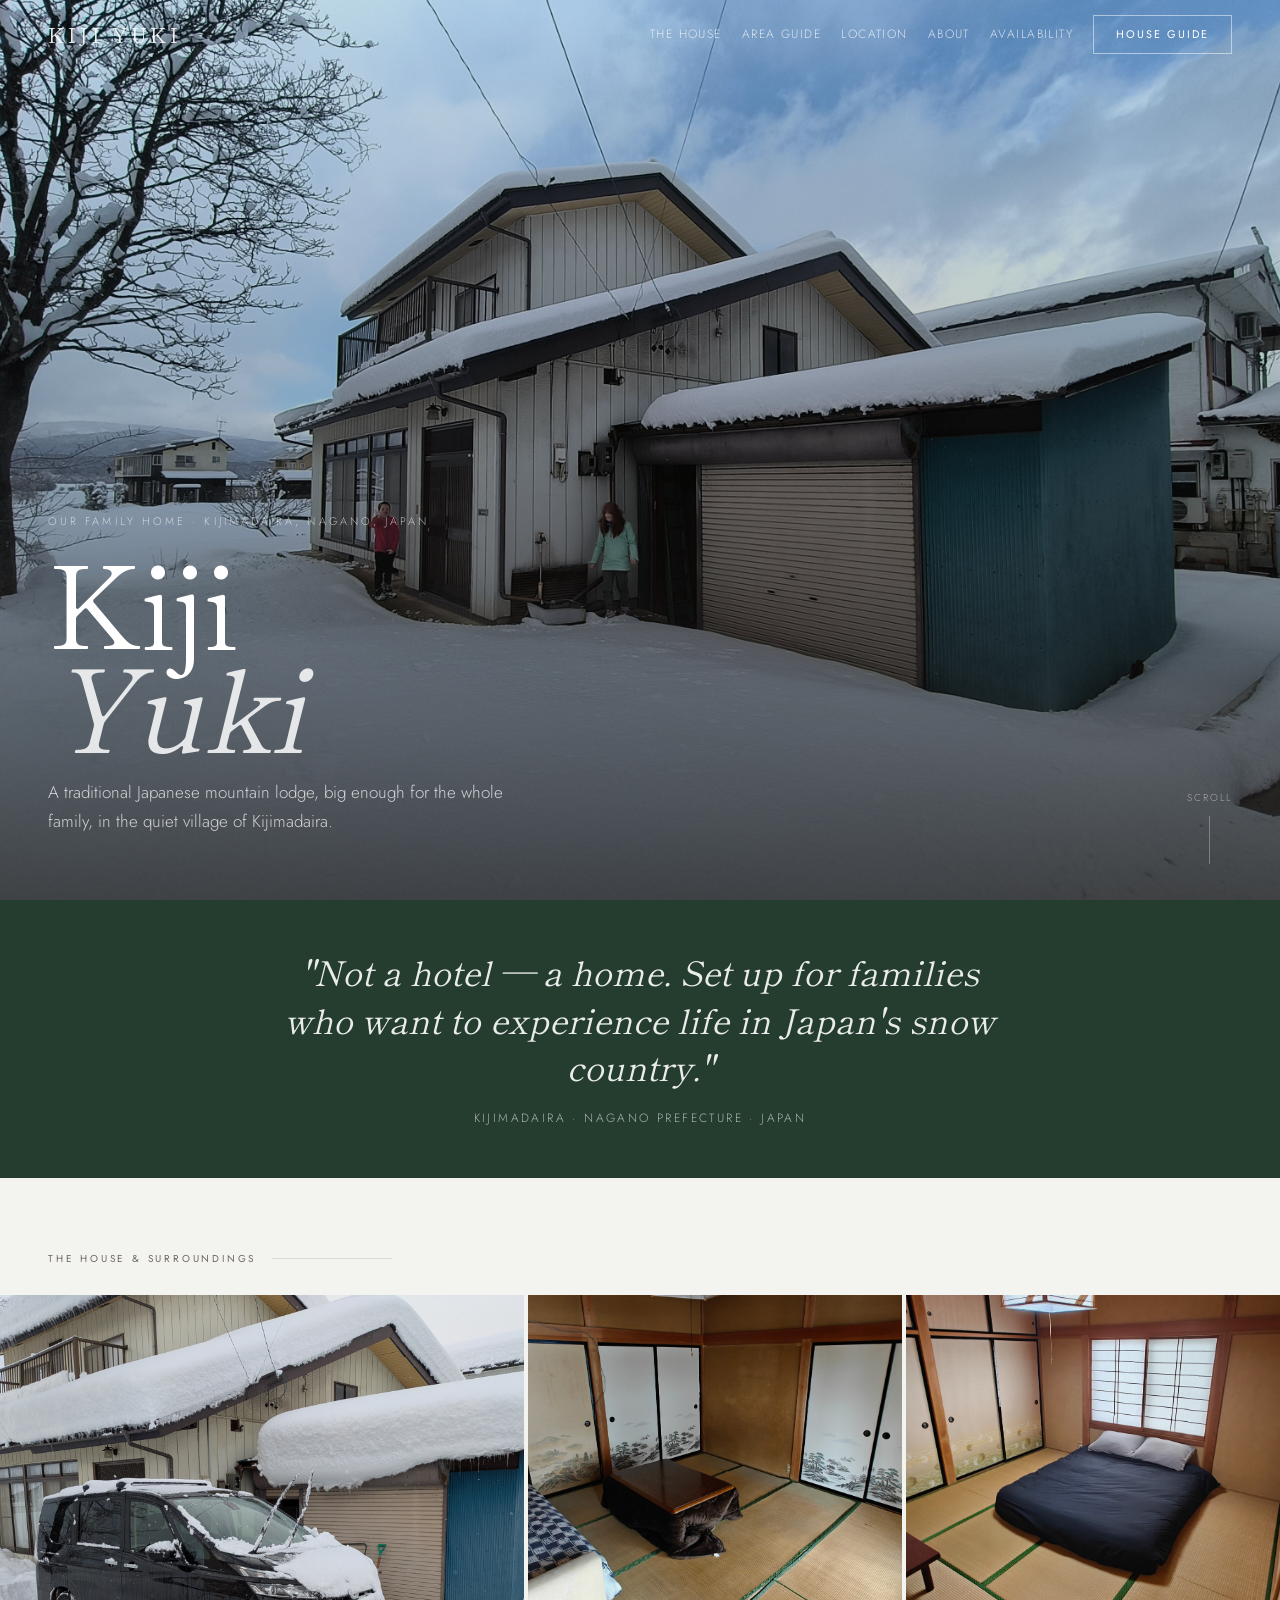
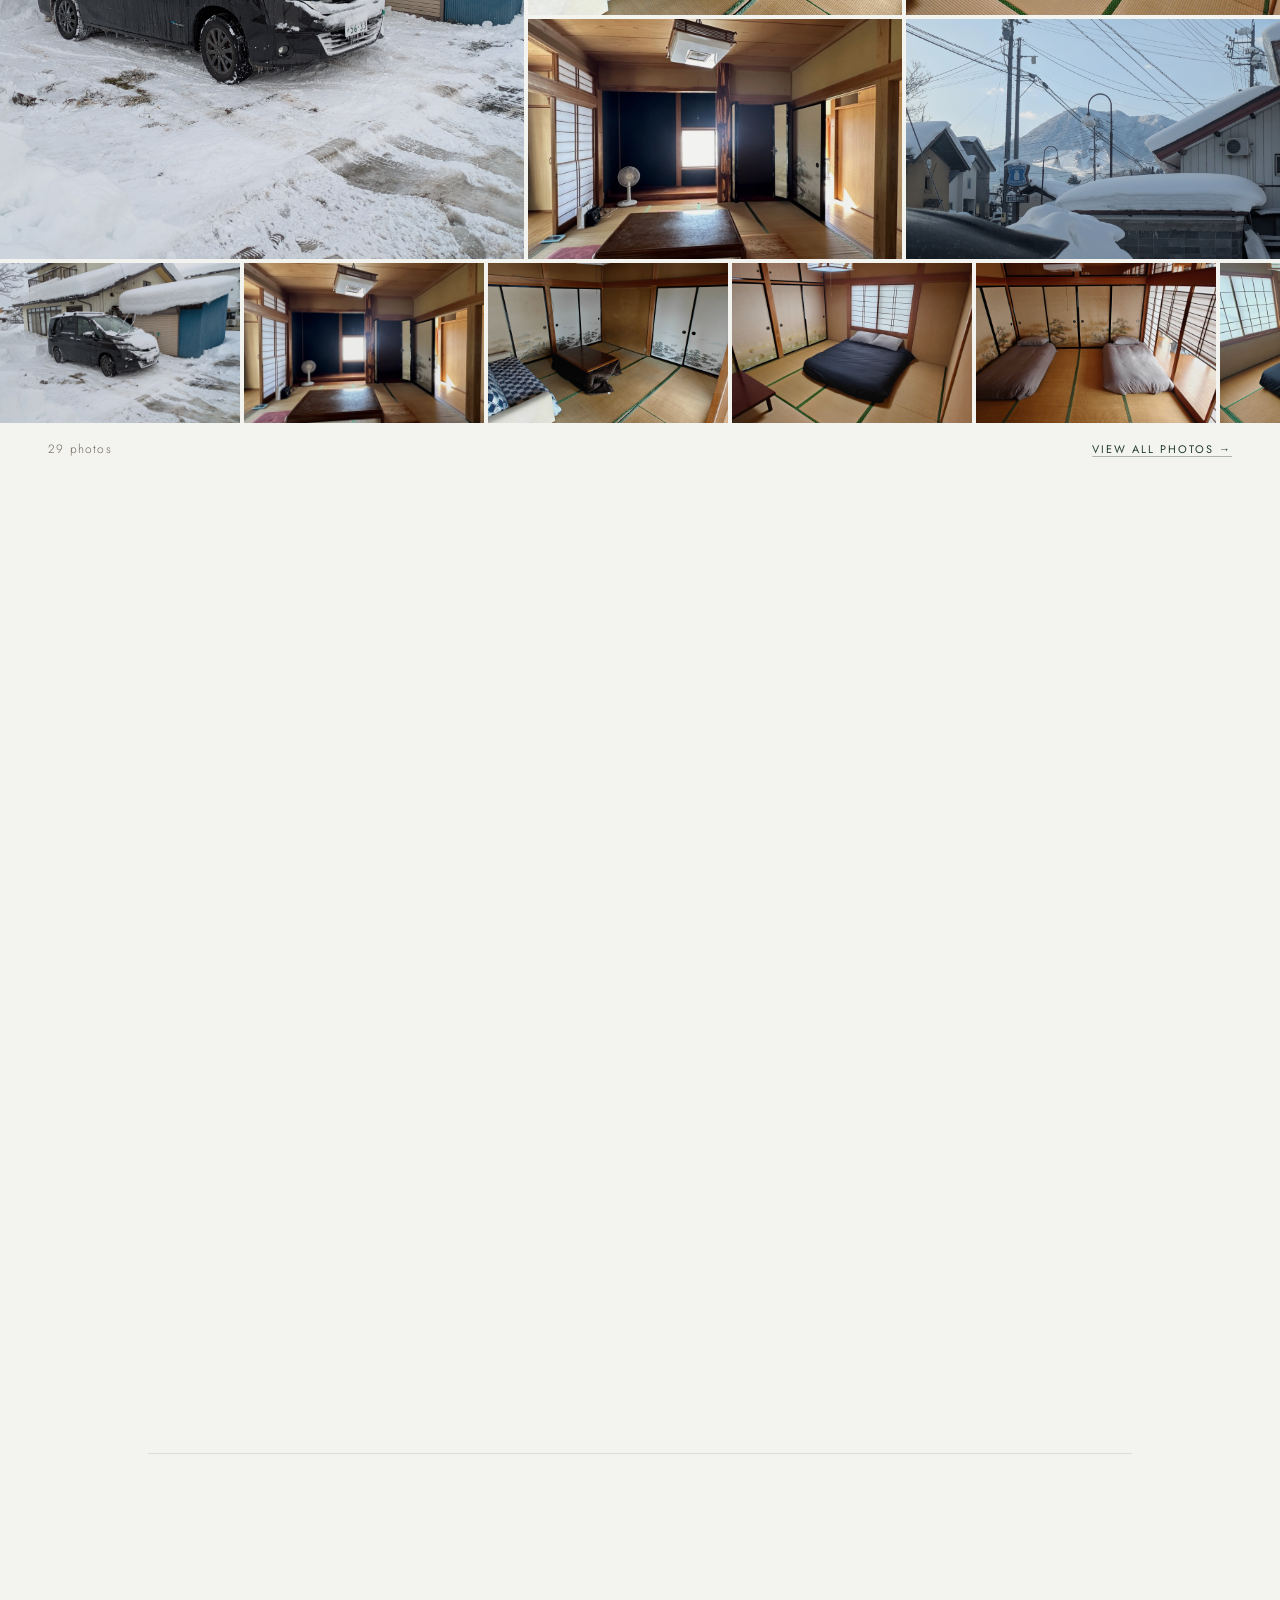
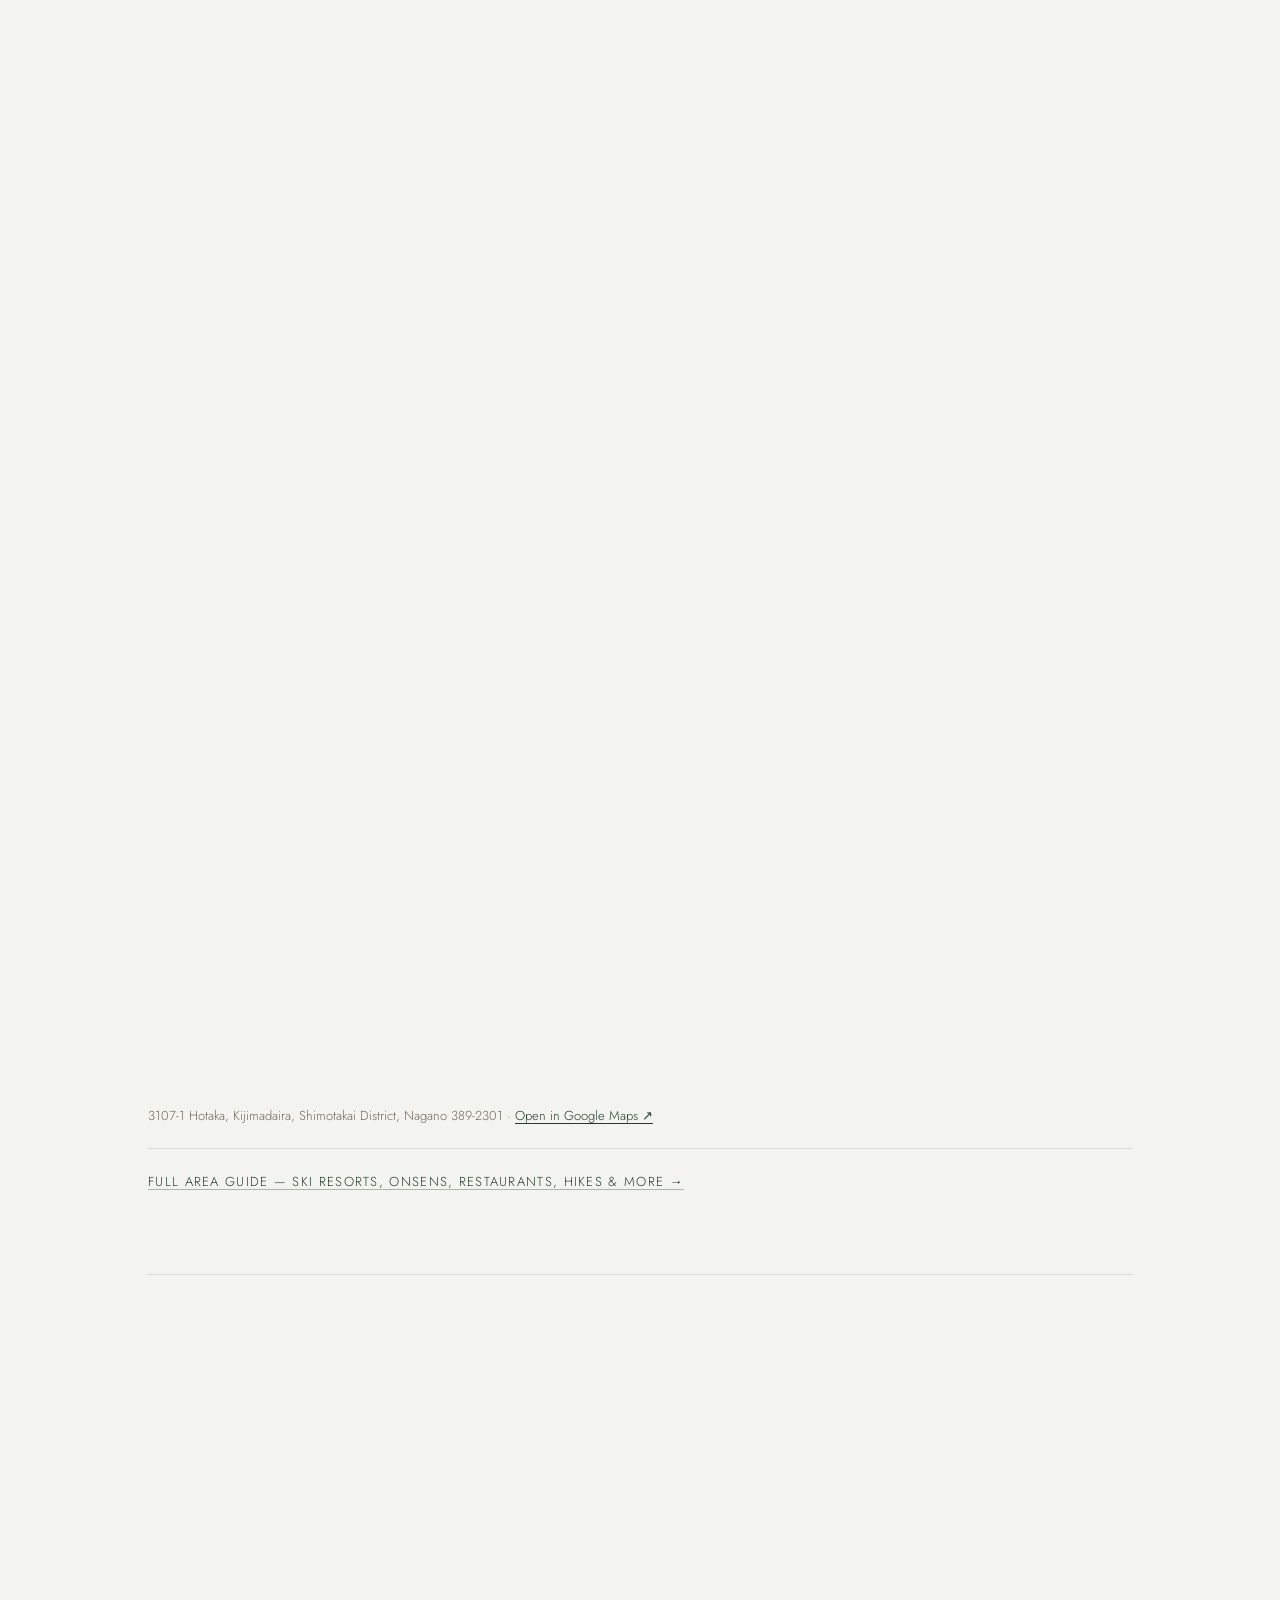
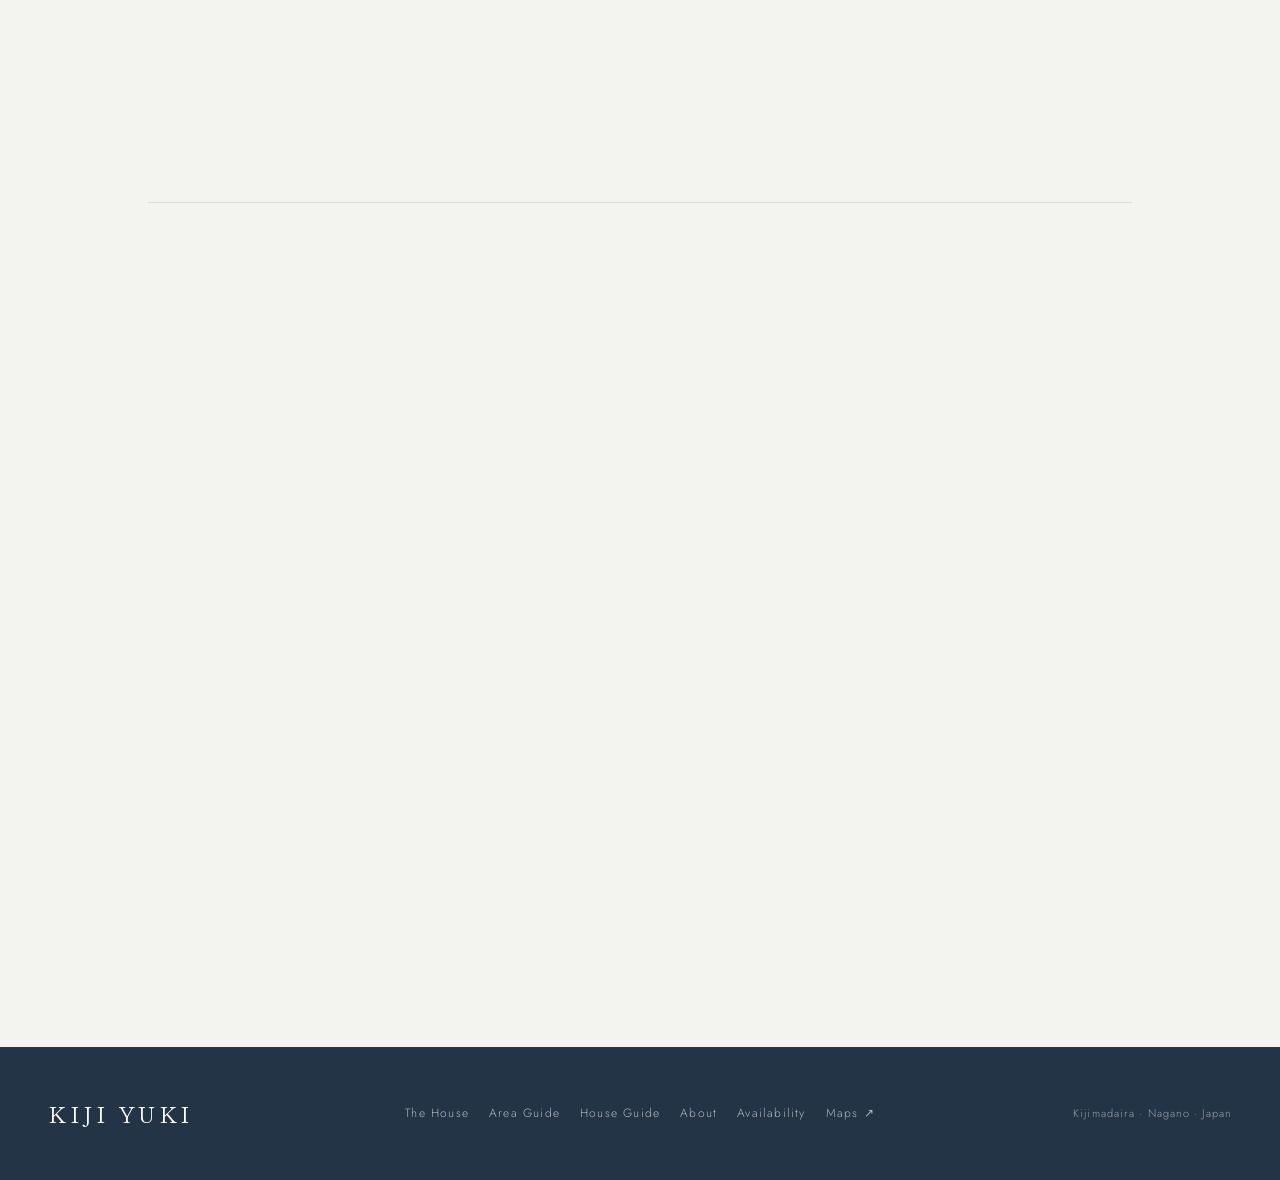
==== index.html @ 5748265a "Add security-gated availability calendar Creates dedicated availability.html page with security ques" ====
﻿<!DOCTYPE html>
<html lang="en">
<head>
<meta charset="UTF-8">
<meta name="viewport" content="width=device-width, initial-scale=1.0">
<meta name="description" content="Kiji Yuki is a traditional Japanese family home in Kijimadaira, Nagano — sleeping up to 14, minutes from ski resorts, onsens, and the snow monkey park.">
<meta name="theme-color" content="#253D2F">
<title>Kiji Yuki — Our Family Home in Nagano, Japan</title>
<link rel="icon" href="assets/favicon.svg" type="image/svg+xml">
<link rel="canonical" href="https://kijiyuki.com/">
<meta property="og:type" content="website">
<meta property="og:title" content="Kiji Yuki — Our Family Home in Nagano, Japan">
<meta property="og:description" content="Kiji Yuki is a traditional Japanese family home in Kijimadaira, Nagano — sleeping up to 14, minutes from ski resorts, onsens, and the snow monkey park.">
<meta property="og:image" content="https://kijiyuki.com/assets/img/exterior-winter.jpg">
<meta property="og:url" content="https://kijiyuki.com/">
<meta name="twitter:card" content="summary_large_image">
<meta name="robots" content="noindex">
<link rel="preconnect" href="https://fonts.googleapis.com">
<link href="https://fonts.googleapis.com/css2?family=Shippori+Mincho+B1:wght@400;500;700&family=Jost:wght@200;300;400;500&display=swap" rel="stylesheet">
<link rel="stylesheet" href="assets/css/main.css">
<style>

/* ─── NAV — HERO MODE (index only: starts transparent, fades to solid on scroll) ── */
nav {
  transition: background 0.4s, border-color 0.4s, backdrop-filter 0.4s;
}
nav.hero-mode {
  background: transparent;
  backdrop-filter: none;
  border-bottom-color: transparent;
}
nav.hero-mode .nav-logo { color: rgba(255,255,255,0.9); }
nav.hero-mode .nav-link { color: rgba(255,255,255,0.75); }
nav.hero-mode .nav-link:hover { color: #fff; }
nav.hero-mode .btn-nav { color: #fff; border-color: rgba(255,255,255,0.5); }
nav.hero-mode .btn-nav:hover { background: #fff; color: var(--forest); border-color: #fff; }

/* ─── NAV responsive (index keeps btn-nav visible on mobile) ── */
@media (max-width: 900px) {
  .nav-links { gap: 16px; }
  nav.hero-mode .hamburger span { background: rgba(255,255,255,0.85); }
  nav.scrolled .hamburger span { background: var(--forest); }
}
@media (min-width: 901px) {
  .cal-mobile-note { display: none; }
}

/* ─── HERO ─────────────────────────────────────────────── */
.hero {
  position: relative;
  height: 100vh;
  min-height: 600px;
  overflow: hidden;
  display: flex;
  align-items: flex-end;
}
.hero-bg {
  position: absolute;
  inset: 0;
  background-image: url('assets/img/IMG20260122130312.jpg');
  background-size: cover;
  background-position: center 40%;
  transform: scale(1.08);
  transition: transform 0.1s linear;
}
.hero-overlay {
  position: absolute;
  inset: 0;
  background: linear-gradient(
    to bottom,
    rgba(20,15,10,0.1) 0%,
    rgba(20,15,10,0.25) 50%,
    rgba(20,15,10,0.72) 100%
  );
}
.hero-content {
  position: relative;
  z-index: 2;
  padding: 0 48px 64px;
  width: 100%;
}
.hero-eyebrow {
  font-size: 11px;
  letter-spacing: 0.28em;
  text-transform: uppercase;
  color: rgba(255,255,255,0.65);
  font-weight: 300;
  margin-bottom: 16px;
  display: block;
  opacity: 0;
  transform: translateY(20px);
  animation: fadeUp 0.9s 0.3s forwards;
}
.hero-title {
  font-family: 'Shippori Mincho B1', serif;
  font-size: clamp(56px, 9vw, 120px);
  font-weight: 400;
  color: #fff;
  line-height: 0.9;
  letter-spacing: -0.01em;
  margin-bottom: 24px;
  opacity: 0;
  transform: translateY(30px);
  animation: fadeUp 1s 0.5s forwards;
}
.hero-title em { font-style: italic; color: rgba(255,255,255,0.85); }
.hero-tagline {
  font-size: 17px;
  font-weight: 300;
  color: rgba(255,255,255,0.75);
  max-width: 460px;
  line-height: 1.7;
  opacity: 0;
  transform: translateY(20px);
  animation: fadeUp 0.9s 0.8s forwards;
}
.hero-scroll {
  position: absolute;
  bottom: 36px;
  right: 48px;
  display: flex;
  flex-direction: column;
  align-items: center;
  gap: 10px;
  color: rgba(255,255,255,0.5);
  font-size: 10px;
  letter-spacing: 0.2em;
  text-transform: uppercase;
  opacity: 0;
  animation: fadeUp 1s 1.2s forwards;
}
.hero-scroll-line {
  width: 1px;
  height: 48px;
  background: rgba(255,255,255,0.3);
  position: relative;
  overflow: hidden;
}
.hero-scroll-line::after {
  content: '';
  position: absolute;
  top: -100%;
  left: 0;
  width: 100%;
  height: 100%;
  background: rgba(255,255,255,0.7);
  animation: scrollDown 2s 1.5s infinite;
}
@keyframes scrollDown {
  0%   { top: -100%; }
  100% { top: 100%; }
}
@keyframes fadeUp {
  to { opacity: 1; transform: translateY(0); }
}

/* ─── INTRO STRIP ──────────────────────────────────────── */
.intro-strip {
  background: var(--forest);
  padding: 48px;
  text-align: center;
}
.intro-quote {
  font-family: 'Shippori Mincho B1', serif;
  font-size: clamp(22px, 3.5vw, 34px);
  font-weight: 400;
  font-style: italic;
  color: rgba(255,255,255,0.9);
  max-width: 720px;
  margin: 0 auto 14px;
  line-height: 1.4;
}
.intro-sub {
  font-size: 12px;
  letter-spacing: 0.2em;
  text-transform: uppercase;
  color: rgba(255,255,255,0.62);
  font-weight: 300;
}

/* ─── GALLERY ──────────────────────────────────────────── */
.gallery-section { padding: 72px 0 0; }
.section-label {
  font-size: 10px;
  letter-spacing: 0.28em;
  text-transform: uppercase;
  color: var(--stone);
  font-weight: 400;
  padding: 0 48px;
  margin-bottom: 28px;
  display: flex;
  align-items: center;
  gap: 16px;
}
.section-label::after {
  content: '';
  flex: 1;
  height: 1px;
  background: var(--border);
  max-width: 120px;
}
.gallery-mosaic {
  display: grid;
  grid-template-columns: 1.4fr 1fr 1fr;
  grid-template-rows: 320px 240px;
  gap: 4px;
}
.gp {
  position: relative;
  overflow: hidden;
  cursor: pointer;
  background: var(--paper);
  border: none;
  padding: 0;
  font: inherit;
  display: block;
  text-align: left;
}
.gp img {
  width: 100%;
  height: 100%;
  object-fit: cover;
  display: block;
  transition: transform 0.8s cubic-bezier(0.25,0.46,0.45,0.94), filter 0.4s;
  filter: brightness(0.95);
}
.gp:hover img { transform: scale(1.06); filter: brightness(1.02); }
.gp-main { grid-row: 1 / 3; }
.gp-label {
  position: absolute;
  bottom: 12px;
  left: 14px;
  font-size: 10px;
  letter-spacing: 0.14em;
  text-transform: uppercase;
  color: rgba(255,255,255,0.8);
  background: rgba(0,0,0,0.35);
  padding: 4px 10px;
  backdrop-filter: blur(4px);
  opacity: 0;
  transition: opacity 0.3s;
}
.gp:hover .gp-label { opacity: 1; }
.gp-overlay {
  position: absolute;
  inset: 0;
  background: rgba(0,0,0,0);
  transition: background 0.35s;
}
.gp:hover .gp-overlay { background: rgba(0,0,0,0.06); }

.gallery-strip-wrap {
  overflow-x: auto;
  display: flex;
  gap: 4px;
  margin-top: 4px;
  padding-bottom: 0;
  scrollbar-width: thin;
  scrollbar-color: var(--stone) var(--paper);
}
.gallery-strip-wrap::-webkit-scrollbar { height: 2px; }
.gallery-strip-wrap::-webkit-scrollbar-thumb { background: var(--stone); }
.gs-btn {
  border: none;
  padding: 0;
  background: var(--paper);
  cursor: pointer;
  flex-shrink: 0;
  display: block;
}
.gs-img {
  height: 160px;
  width: 240px;
  min-width: 240px;
  object-fit: cover;
  display: block;
  transition: opacity 0.3s, transform 0.5s;
  filter: brightness(0.92);
}
.gs-btn:hover .gs-img { opacity: 0.88; filter: brightness(1); }

.gallery-footer {
  padding: 16px 48px;
  display: flex;
  justify-content: space-between;
  align-items: center;
}
.photo-count { font-size: 12px; color: var(--stone); letter-spacing: 0.1em; }
.btn-gallery {
  font-size: 11px;
  letter-spacing: 0.18em;
  text-transform: uppercase;
  color: var(--forest);
  background: none;
  border: none;
  cursor: pointer;
  font-family: 'Jost', sans-serif;
  font-weight: 400;
  text-decoration: underline;
  text-decoration-color: rgba(37,61,47,0.35);
  text-underline-offset: 3px;
  padding: 0;
  transition: color 0.2s;
}
.btn-gallery:hover { color: var(--rust); }

/* ─── CONTENT WRAPPER ──────────────────────────────────── */
.content { max-width: 1080px; margin: 0 auto; padding: 0 48px; }
section { padding: 80px 0; }
.divider { border: none; border-top: 1px solid var(--border); }

/* ─── SECTION HEADINGS ─────────────────────────────────── */
.s-eyebrow {
  font-size: 10px;
  letter-spacing: 0.28em;
  text-transform: uppercase;
  color: var(--rust);
  font-weight: 400;
  margin-bottom: 14px;
  display: block;
}
.s-title {
  font-family: 'Shippori Mincho B1', serif;
  font-size: clamp(30px, 4vw, 46px);
  font-weight: 400;
  color: var(--text);
  line-height: 1.15;
  margin-bottom: 32px;
}
.s-title em { font-style: italic; color: var(--forest); }

/* ─── STATS BAR ────────────────────────────────────────── */
.stats-bar {
  display: grid;
  grid-template-columns: repeat(4,1fr);
  border: 1px solid var(--border2);
  background: var(--white);
  margin-bottom: 64px;
}
.stat-box {
  padding: 24px 28px;
  border-right: 1px solid var(--border);
  display: flex;
  flex-direction: column;
  gap: 4px;
}
.stat-box:last-child { border-right: none; }
.stat-n {
  font-family: 'Shippori Mincho B1', serif;
  font-size: 38px;
  font-weight: 400;
  color: var(--forest);
  line-height: 1;
}
.stat-l { font-size: 12px; color: var(--stone); letter-spacing: 0.06em; }

/* ─── ABOUT ────────────────────────────────────────────── */
.about-grid {
  display: grid;
  grid-template-columns: 1fr 1fr;
  gap: 64px;
  align-items: start;
}
.about-body { font-size: 15.5px; color: var(--text-2); line-height: 1.95; }
.about-body strong { color: var(--text); font-weight: 400; }
.about-body p + p { margin-top: 18px; }
.pull-quote {
  font-family: 'Shippori Mincho B1', serif;
  font-size: 22px;
  font-style: italic;
  font-weight: 400;
  color: var(--forest);
  line-height: 1.5;
  border-left: 2px solid var(--rust);
  padding-left: 24px;
  margin: 28px 0;
}
.about-img-wrap { position: relative; }
.about-img {
  width: 100%;
  aspect-ratio: 3/4;
  object-fit: cover;
  display: block;
}
.about-img-caption {
  position: absolute;
  bottom: -1px;
  left: 0;
  right: 0;
  padding: 36px 20px 18px;
  background: linear-gradient(to top, rgba(0,0,0,0.55), transparent);
  font-size: 11px;
  letter-spacing: 0.14em;
  text-transform: uppercase;
  color: rgba(255,255,255,0.75);
}

/* ─── CTA BAND ─────────────────────────────────────────── */
.cta-band {
  background: var(--forest);
  padding: 56px 64px;
  display: grid;
  grid-template-columns: 1fr auto;
  gap: 48px;
  align-items: center;
  margin: 64px 0;
}
.cta-h {
  font-family: 'Shippori Mincho B1', serif;
  font-size: 34px;
  font-weight: 400;
  color: #fff;
  margin-bottom: 10px;
}
.cta-p { font-size: 14px; color: rgba(255,255,255,0.65); line-height: 1.7; max-width: 500px; }
.cta-actions { display: flex; flex-direction: column; gap: 10px; min-width: 220px; }
.btn-solid {
  display: block;
  text-align: center;
  background: #fff;
  color: var(--forest);
  font-family: 'Jost', sans-serif;
  font-size: 12px;
  font-weight: 500;
  letter-spacing: 0.18em;
  text-transform: uppercase;
  padding: 14px 28px;
  border: none;
  cursor: pointer;
  text-decoration: none;
  transition: background 0.2s, color 0.2s;
}
.btn-solid:hover { background: var(--cream); }
.btn-border {
  display: block;
  text-align: center;
  background: transparent;
  color: rgba(255,255,255,0.8);
  font-family: 'Jost', sans-serif;
  font-size: 12px;
  font-weight: 300;
  letter-spacing: 0.18em;
  text-transform: uppercase;
  padding: 13px 28px;
  border: 1px solid rgba(255,255,255,0.3);
  cursor: pointer;
  text-decoration: none;
  transition: border-color 0.2s, color 0.2s;
}
.btn-border:hover { border-color: rgba(255,255,255,0.8); color: #fff; }

/* ─── BEDROOMS ─────────────────────────────────────────── */
.bedroom-scroll {
  display: grid;
  grid-template-columns: repeat(5, 1fr);
  gap: 10px;
}
.bedroom-card {
  background: var(--white);
  border: 1px solid var(--border);
  overflow: hidden;
  transition: border-color 0.25s, transform 0.25s;
  cursor: default;
}
.bedroom-card:hover { border-color: var(--forest2); transform: translateY(-3px); }
.bedroom-card img {
  width: 100%;
  height: 110px;
  object-fit: cover;
  display: block;
  transition: transform 0.6s ease;
}
.bedroom-card:hover img { transform: scale(1.05); }
.bedroom-body { padding: 14px 16px; }
.bed-eyebrow { font-size: 9px; letter-spacing: 0.2em; text-transform: uppercase; color: var(--rust); display: block; margin-bottom: 5px; }
.bed-name { font-family: 'Shippori Mincho B1', serif; font-size: 16px; font-weight: 400; color: var(--text); display: block; margin-bottom: 2px; }
.bed-detail { font-size: 12px; color: var(--stone); }

/* ─── AMENITIES ────────────────────────────────────────── */
.amenity-list {
  display: grid;
  grid-template-columns: 1fr 1fr;
  column-gap: 48px;
}
.amenity-item {
  display: flex;
  align-items: flex-start;
  gap: 16px;
  padding: 18px 0;
  border-bottom: 1px solid var(--border);
}
.am-icon {
  width: 36px;
  height: 36px;
  flex-shrink: 0;
  display: flex;
  align-items: center;
  justify-content: center;
  background: rgba(37,61,47,0.07);
  color: var(--forest);
  border-radius: 0;
}
.am-icon svg { width: 16px; height: 16px; fill: none; stroke: currentColor; stroke-width: 1.5; stroke-linecap: round; stroke-linejoin: round; }
.am-text { flex: 1; }
.am-name { font-size: 14px; font-weight: 400; color: var(--text); display: block; }
.am-sub { font-size: 12px; color: var(--stone); margin-top: 2px; display: block; }

/* ─── VEHICLE ──────────────────────────────────────────── */
.vehicle-grid {
  display: grid;
  grid-template-columns: 1fr 1fr;
  gap: 48px;
  align-items: start;
}
.vehicle-img {
  width: 100%;
  aspect-ratio: 16/9;
  object-fit: cover;
  display: block;
  border: 1px solid var(--border);
}
.note-card {
  background: var(--white);
  border: 1px solid var(--border);
  border-left: 2px solid var(--rust);
  padding: 18px 22px;
  font-size: 13.5px;
  color: var(--text-2);
  line-height: 1.7;
  max-width: 680px;
}
.note-card strong { color: var(--text); font-weight: 400; }

/* ─── SEASONS ──────────────────────────────────────────── */
.seasons-grid {
  display: grid;
  grid-template-columns: 1fr 1fr;
  gap: 4px;
}
.season-card {
  position: relative;
  height: 360px;
  overflow: hidden;
  display: block;
  text-decoration: none;
  cursor: pointer;
}
.season-card img {
  width: 100%;
  height: 100%;
  object-fit: cover;
  display: block;
  transition: transform 0.8s cubic-bezier(0.25,0.46,0.45,0.94);
  filter: brightness(0.7);
}
.season-card:hover img { transform: scale(1.05); filter: brightness(0.8); }
.season-overlay {
  position: absolute;
  inset: 0;
  background: linear-gradient(to top, rgba(0,0,0,0.7) 0%, transparent 60%);
}
.season-body {
  position: absolute;
  bottom: 0;
  left: 0;
  right: 0;
  padding: 28px 28px;
}
.season-badge {
  font-size: 10px;
  letter-spacing: 0.2em;
  text-transform: uppercase;
  color: rgba(255,255,255,0.6);
  display: block;
  margin-bottom: 8px;
}
.season-h {
  font-family: 'Shippori Mincho B1', serif;
  font-size: 24px;
  font-weight: 400;
  color: #fff;
  margin-bottom: 8px;
}
.season-p { font-size: 13px; color: rgba(255,255,255,0.72); line-height: 1.65; max-width: 340px; }
.season-card--winter::after {
  content: '';
  position: absolute;
  inset: 0;
  background: var(--ice);
  opacity: 0.08;
  pointer-events: none;
  mix-blend-mode: screen;
}

/* ─── GREEN SEASON FEATURE ─────────────────────────────── */
.green-grid {
  display: grid;
  grid-template-columns: 1fr 1fr;
  gap: 64px;
  align-items: start;
}
.green-points { list-style: none; margin-top: 24px; }
.green-points li {
  display: flex;
  align-items: baseline;
  gap: 14px;
  padding: 12px 0;
  border-bottom: 1px solid var(--border);
  font-size: 14.5px;
  color: var(--text-2);
  line-height: 1.65;
}
.green-points li strong { color: var(--text); font-weight: 400; }
.green-dot { width: 4px; height: 4px; border-radius: 50%; background: var(--forest2); flex-shrink: 0; position: relative; top: -3px; }
.green-link {
  display: inline-block;
  margin-top: 24px;
  font-size: 12px;
  letter-spacing: 0.14em;
  text-transform: uppercase;
  color: var(--forest);
  text-decoration: underline;
  text-decoration-color: rgba(37,61,47,0.35);
  text-underline-offset: 4px;
  transition: color 0.2s;
}
.green-link:hover { color: var(--rust); }
.green-img-stack { display: grid; gap: 4px; }
.green-img-stack img {
  width: 100%;
  object-fit: cover;
  display: block;
}
.green-img-main { aspect-ratio: 4/3; }
.green-img-pair { display: grid; grid-template-columns: 1fr 1fr; gap: 4px; }
.green-img-pair img { aspect-ratio: 4/3; }
@media (max-width: 900px) {
  .green-grid { grid-template-columns: 1fr; gap: 32px; }
}

/* ─── LOCATION ─────────────────────────────────────────── */
.location-grid {
  display: grid;
  grid-template-columns: 1fr 1fr;
  gap: 10px;
  margin-bottom: 32px;
}
.map-frame {
  grid-row: 1 / 3;
  height: 360px;
  overflow: hidden;
  border: 1px solid var(--border);
  background: var(--paper);
}
.map-frame iframe { width: 100%; height: 100%; border: none; }
.nearby-card {
  background: var(--white);
  border: 1px solid var(--border);
  padding: 20px;
  transition: border-color 0.2s;
}
.nearby-card:hover { border-color: var(--forest2); }
.nearby-icon { font-size: 22px; margin-bottom: 8px; display: block; }
.nearby-name { font-family: 'Shippori Mincho B1', serif; font-size: 17px; font-weight: 400; color: var(--text); display: block; margin-bottom: 4px; }
.nearby-desc { font-size: 13px; color: var(--stone); line-height: 1.6; }

/* ─── GETTING THERE ────────────────────────────────────── */
.transport-grid { display: grid; grid-template-columns: 1fr 1fr; gap: 48px; }
.tr-head {
  font-family: 'Shippori Mincho B1', serif;
  font-size: 22px;
  font-weight: 400;
  color: var(--text);
  margin-bottom: 20px;
  padding-bottom: 14px;
  border-bottom: 1px solid var(--border);
}
.tr-item {
  display: flex;
  align-items: baseline;
  gap: 14px;
  padding: 10px 0;
  border-bottom: 1px solid var(--border);
  font-size: 14px;
  color: var(--text-2);
}
.tr-item:last-child { border-bottom: none; }
.tr-num { font-family: 'Shippori Mincho B1', serif; font-size: 13px; color: var(--rust); flex-shrink: 0; font-weight: 400; }

/* ─── AVAIL ────────────────────────────────────────────── */
.avail-section {
  background: var(--white);
  border: 1px solid var(--border2);
  padding: 56px 48px;
  text-align: center;
  position: relative;
  overflow: hidden;
}
.avail-section::before {
  content: 'KIJI YUKI';
  position: absolute;
  font-family: 'Shippori Mincho B1', serif;
  font-size: 160px;
  font-weight: 700;
  color: rgba(37,61,47,0.04);
  letter-spacing: 0.1em;
  top: 60px;
  left: 50%;
  transform: translateX(-50%);
  white-space: nowrap;
  pointer-events: none;
  user-select: none;
}
.cal-wrap {
  position: relative;
  margin: 32px auto 0;
  max-width: 860px;
  border: 1px solid var(--border);
  background: var(--cream);
  overflow: hidden;
}
.avail-h {
  font-family: 'Shippori Mincho B1', serif;
  font-size: 42px;
  font-weight: 400;
  color: var(--text);
  margin-bottom: 12px;
  position: relative;
}
.avail-p {
  font-size: 16px;
  color: var(--stone);
  max-width: 460px;
  margin: 0 auto 32px;
  line-height: 1.7;
  position: relative;
}
.avail-btns { display: flex; justify-content: center; gap: 14px; flex-wrap: wrap; position: relative; }
.btn-big {
  background: var(--forest);
  color: #fff;
  font-family: 'Jost', sans-serif;
  font-size: 12px;
  font-weight: 400;
  letter-spacing: 0.18em;
  text-transform: uppercase;
  padding: 16px 40px;
  border: none;
  cursor: pointer;
  text-decoration: none;
  display: inline-block;
  transition: background 0.2s;
}
.btn-big:hover { background: #1a2d22; }
.btn-outline-dark {
  background: transparent;
  color: var(--forest);
  font-family: 'Jost', sans-serif;
  font-size: 12px;
  font-weight: 300;
  letter-spacing: 0.18em;
  text-transform: uppercase;
  padding: 15px 40px;
  border: 1px solid var(--border2);
  cursor: pointer;
  text-decoration: none;
  display: inline-block;
  transition: border-color 0.2s, color 0.2s;
}
.btn-outline-dark:hover { border-color: var(--forest); }

/* ─── RULES ────────────────────────────────────────────── */
.rules-list {
  display: grid;
  grid-template-columns: 1fr 1fr;
  column-gap: 48px;
  list-style: none;
}
.rule-item {
  display: flex;
  align-items: center;
  gap: 12px;
  padding: 13px 0;
  border-bottom: 1px solid var(--border);
  font-size: 14px;
  color: var(--text-2);
}
.rule-dot { width: 4px; height: 4px; border-radius: 50%; background: var(--rust); flex-shrink: 0; }

/* ─── LIGHTBOX ─────────────────────────────────────────── */
.lightbox {
  display: none;
  position: fixed;
  inset: 0;
  background: rgba(10,8,6,0.97);
  z-index: 9999;
  flex-direction: column;
  align-items: center;
  justify-content: center;
}
.lightbox.open { display: flex; }
.lb-img-wrap {
  position: relative;
  max-width: 1100px;
  width: 100%;
  padding: 0 80px;
  display: flex;
  align-items: center;
  justify-content: center;
}
.lb-img {
  max-height: 80vh;
  max-width: 100%;
  object-fit: contain;
  display: block;
  user-select: none;
}
.lb-nav {
  position: absolute;
  top: 50%;
  transform: translateY(-50%);
  background: rgba(255,255,255,0.08);
  border: 1px solid rgba(255,255,255,0.18);
  color: #fff;
  width: 48px;
  height: 48px;
  font-size: 20px;
  cursor: pointer;
  display: flex;
  align-items: center;
  justify-content: center;
  transition: background 0.2s;
  font-family: sans-serif;
  user-select: none;
  flex-shrink: 0;
}
.lb-nav:hover { background: rgba(255,255,255,0.18); }
.lb-prev { left: 0; }
.lb-next { right: 0; }
.lb-meta {
  text-align: center;
  margin-top: 16px;
  color: rgba(255,255,255,0.65);
  font-size: 11px;
  letter-spacing: 0.14em;
  text-transform: uppercase;
}
.lb-close {
  position: fixed;
  top: 20px;
  right: 24px;
  background: rgba(255,255,255,0.08);
  border: 1px solid rgba(255,255,255,0.2);
  color: #fff;
  width: 40px;
  height: 40px;
  font-size: 18px;
  cursor: pointer;
  display: flex;
  align-items: center;
  justify-content: center;
  transition: background 0.2s;
}
.lb-close:hover { background: rgba(255,255,255,0.18); }
.lb-counter {
  position: fixed;
  top: 24px;
  left: 50%;
  transform: translateX(-50%);
  font-size: 12px;
  color: rgba(255,255,255,0.65);
  letter-spacing: 0.1em;
}

/* ─── RESPONSIVE — TABLET 768–1080px ───────────────────── */
@media (max-width: 1080px) {
  .bedroom-scroll { grid-template-columns: repeat(3, 1fr); }
  .seasons-grid { grid-template-columns: 1fr 1fr; }
  .location-grid { grid-template-columns: 1fr 1fr; }
  .map-frame { grid-row: 1 / 3; }
}

/* ─── RESPONSIVE — TABLET 640–900px ────────────────────── */
@media (max-width: 900px) {
  /* HERO */
  .hero { min-height: 100svh; }
  .hero-content { padding: 0 24px 52px; }
  .hero-scroll { display: none; }

  /* GALLERY */
  .section-label { padding: 0 20px; }
  .gallery-mosaic {
    grid-template-columns: 1fr 1fr;
    grid-template-rows: 200px 200px;
  }
  .gp-main { grid-row: auto; grid-column: 1 / 3; height: 260px; }
  .gallery-footer { padding: 12px 20px; }
  .gs-img { height: 130px; min-width: 190px; }

  /* CONTENT */
  .content { padding: 0 24px; }
  section { padding: 56px 0; }

  /* STATS */
  .stats-bar { grid-template-columns: 1fr 1fr; }
  .stat-box:nth-child(2) { border-right: none; }
  .stat-box:nth-child(3) { border-bottom: none; }
  .stat-box:nth-child(4) { border-bottom: none; }

  /* ABOUT */
  .about-grid { grid-template-columns: 1fr; gap: 32px; }
  .about-img { aspect-ratio: 16/9; }

  /* VEHICLE */
  .vehicle-grid { grid-template-columns: 1fr; gap: 32px; }

  /* CTA */
  .cta-band { grid-template-columns: 1fr; padding: 36px 28px; gap: 24px; }
  .cta-actions { min-width: unset; flex-direction: row; flex-wrap: wrap; gap: 8px; }
  .btn-solid, .btn-border { flex: 1; min-width: 140px; font-size: 11px; padding: 12px 16px; }

  /* BEDROOMS */
  .bedroom-scroll { grid-template-columns: 1fr 1fr; gap: 8px; }
  .bedroom-card img { height: 120px; }

  /* AMENITIES */
  .amenity-list { grid-template-columns: 1fr; column-gap: 0; }

  /* SEASONS */
  .seasons-grid { grid-template-columns: 1fr 1fr; }
  .season-card { height: 300px; }

  /* LOCATION */
  .location-grid { grid-template-columns: 1fr 1fr; }
  .map-frame { grid-column: 1 / 3; grid-row: auto; height: 260px; }

  /* TRANSPORT */
  .transport-grid { grid-template-columns: 1fr; gap: 32px; }

  /* RULES */
  .rules-list { grid-template-columns: 1fr; column-gap: 0; }

  /* AVAIL */
  .avail-section { padding: 40px 24px; }
  .avail-section::before { font-size: 80px; }
  .avail-btns { flex-direction: column; align-items: stretch; gap: 10px; }
  .btn-big, .btn-outline-dark { width: 100%; text-align: center; }

  /* LIGHTBOX */
  .lb-img-wrap { padding: 0 52px; }
  .lb-nav { width: 40px; height: 40px; font-size: 18px; }

  /* INTRO */
  .intro-strip { padding: 40px 24px; }
}

/* ─── RESPONSIVE — PHONE < 560px ───────────────────────── */
@media (max-width: 560px) {
  .hero-title { font-size: clamp(48px, 14vw, 72px); line-height: 0.95; }
  .hero-tagline { font-size: 15px; }

  /* gallery: single column on small phones */
  .gallery-mosaic {
    grid-template-columns: 1fr;
    grid-template-rows: auto;
  }
  .gp-main { grid-column: auto; height: 240px; }
  .gp { height: 180px; }
  .sub4 { display: none; } /* hide sub-grid, show only main + strip */

  .stats-bar { grid-template-columns: 1fr 1fr; }
  .stat-box { padding: 16px 16px; }
  .stat-n { font-size: 28px; }

  .s-title { font-size: 28px; }

  /* bedrooms: 1 col on tiny phones */
  .bedroom-scroll { grid-template-columns: 1fr 1fr; }
  .bedroom-card img { height: 100px; }

  /* seasons: 1 col */
  .seasons-grid { grid-template-columns: 1fr; }
  .season-card { height: 260px; }

  /* location: 1 col */
  .location-grid { grid-template-columns: 1fr; }
  .map-frame { grid-column: auto; }
  .nearby-card { grid-column: auto; }

  /* calendar: smaller on phones, add open link */
  .cal-wrap iframe { height: 440px; }
  .cal-mobile-note { display: block; }

  /* lightbox on mobile: full screen */
  .lb-img-wrap { padding: 0 40px; }
  .lb-nav { width: 36px; height: 36px; font-size: 16px; }
  .lb-img { max-height: 70vh; }

  .cta-actions { flex-direction: column; }
  .btn-solid, .btn-border { min-width: unset; }

  footer { padding: 28px 20px; }
  .intro-strip { padding: 32px 20px; }
  .intro-quote { font-size: 20px; }
}

/* ─── TABLET PORTRAIT ONLY (600–768) ───────────────────── */
@media (min-width: 560px) and (max-width: 900px) {
  .bedroom-scroll { grid-template-columns: repeat(3, 1fr); }
}

</style>
</head>
<body>

<a class="skip-link" href="#main">Skip to content</a>

<!-- ─── NAV ─────────────────────────────────── -->
<nav class="hero-mode" id="nav" aria-label="Main">
  <a href="#" class="nav-logo">Kiji Yuki</a>
  <div class="nav-links">
    <a href="#the-house" class="nav-link">The House</a>
    <a href="guide.html" class="nav-link">Area Guide</a>
    <a href="#location" class="nav-link">Location</a>
    <a href="about.html" class="nav-link">About</a>
    <a href="availability.html" class="nav-link">Availability</a>
    <a href="house.html" class="btn-nav">House Guide</a>
    <button class="hamburger" id="hamburger" aria-label="Open menu" aria-expanded="false" aria-controls="mobileMenu">
      <span></span><span></span><span></span>
    </button>
  </div>
</nav>

<!-- MOBILE MENU DRAWER -->
<div class="mobile-menu" id="mobileMenu">
  <a href="#the-house" onclick="closeMenu()">The House</a>
  <a href="guide.html" onclick="closeMenu()">Area Guide</a>
  <a href="#location" onclick="closeMenu()">Location</a>
  <a href="about.html" onclick="closeMenu()">About</a>
  <a href="availability.html" onclick="closeMenu()">Availability</a>
  <a href="house.html" class="menu-cta" onclick="closeMenu()">House Guide</a>
</div>

<main id="main">

<!-- ─── HERO ─────────────────────────────────── -->
<div class="hero" id="hero">
  <div class="hero-bg" id="heroBg"></div>
  <div class="hero-overlay"></div>
  <div class="hero-content">
    <span class="hero-eyebrow">Our family home · Kijimadaira, Nagano, Japan</span>
    <h1 class="hero-title">Kiji<br><em>Yuki</em></h1>
    <p class="hero-tagline">A traditional Japanese mountain lodge, big enough for the whole family, in the quiet village of Kijimadaira.</p>
  </div>
  <div class="hero-scroll">
    <span>Scroll</span>
    <div class="hero-scroll-line"></div>
  </div>
</div>

<!-- ─── INTRO STRIP ──────────────────────────── -->
<div class="intro-strip">
  <p class="intro-quote">"Not a hotel — a home. Set up for families who want to experience life in Japan's snow country."</p>
  <span class="intro-sub">Kijimadaira · Nagano Prefecture · Japan</span>
</div>

<!-- ─── GALLERY ──────────────────────────────── -->
<div class="gallery-section">
  <div class="section-label">The House &amp; Surroundings</div>

  <div class="gallery-mosaic">
    <button type="button" class="gp gp-main" onclick="openLightbox(0)" aria-label="Open photo gallery — exterior in winter">
      <img src="assets/img/exterior-winter.jpg" alt="Kiji Yuki in winter snow" loading="eager" fetchpriority="high">
      <span class="gp-overlay"></span>
      <span class="gp-label">Exterior · Winter</span>
    </button>
    <button type="button" class="gp sub4" onclick="openLightbox(2)" aria-label="Open photo gallery — living room">
      <img src="assets/img/lounge-kotatsu.jpg" alt="Kotatsu lounge" loading="lazy">
      <span class="gp-overlay"></span>
      <span class="gp-label">Living Room</span>
    </button>
    <button type="button" class="gp sub4" onclick="openLightbox(3)" aria-label="Open photo gallery — bedroom 1">
      <img src="assets/img/bedroom-1.jpg" alt="Bedroom 1" loading="lazy">
      <span class="gp-overlay"></span>
      <span class="gp-label">Bedroom 1</span>
    </button>
    <button type="button" class="gp sub4" onclick="openLightbox(1)" aria-label="Open photo gallery — interior">
      <img src="assets/img/interior.jpg" alt="Interior" loading="lazy">
      <span class="gp-overlay"></span>
      <span class="gp-label">Interior</span>
    </button>
    <button type="button" class="gp sub4" onclick="openLightbox(12)" aria-label="Open photo gallery — the views">
      <img src="assets/img/views.jpg" alt="Views" loading="lazy">
      <span class="gp-overlay"></span>
      <span class="gp-label">The Views</span>
    </button>
  </div>

  <!-- ALL PHOTOS STRIP -->
  <div class="gallery-strip-wrap" id="galleryStrip">
    <!-- populated by JS -->
  </div>

  <div class="gallery-footer">
    <span class="photo-count" id="photoCount"></span>
    <button class="btn-gallery" onclick="openLightbox(0)">View all photos →</button>
  </div>
</div>

<!-- ─── MAIN CONTENT ──────────────────────────── -->
<div class="content">

  <!-- STATS -->
  <div class="stats-bar reveal" id="the-house">
    <div class="stat-box"><span class="stat-n">14</span><span class="stat-l">Guests max</span></div>
    <div class="stat-box"><span class="stat-n">4</span><span class="stat-l">Bedrooms</span></div>
    <div class="stat-box"><span class="stat-n">10</span><span class="stat-l">Beds + 4 futons</span></div>
    <div class="stat-box"><span class="stat-n">8 min</span><span class="stat-l">To ski resort</span></div>
  </div>

  <!-- ABOUT -->
  <section>
    <div class="about-grid">
      <div>
        <span class="s-eyebrow reveal">The House</span>
        <h2 class="s-title reveal reveal-delay-1">A Japanese mountain home<br><em>for family and friends</em></h2>
        <div class="about-body reveal reveal-delay-2">
          <p>Kiji Yuki is in the mountain village of Kijimadaira in Nagano Prefecture. It's off the main path, but close enough to ski resorts, hot springs, and all the things that make this part of Japan special.</p>
          <blockquote class="pull-quote">Tatami floors, shoji screens, a deep soaking bath, and a heated kotatsu waiting for you after a day on the slopes.</blockquote>
          <p>It sleeps up to 14 people, so it works well for big family trips. The drying room is new and actually useful. Come back from the slopes and hang everything up, and it's warm and dry by morning. It's not fancy, but it's set up to actually live in for a week.</p>
        </div>
      </div>
      <div class="about-img-wrap reveal reveal-delay-3">
        <img class="about-img" src="assets/img/lounge-kotatsu.jpg" alt="Japanese lounge with kotatsu" loading="lazy">
        <span class="about-img-caption">Japanese lounge with heated kotatsu</span>
      </div>
    </div>
  </section>

  <hr class="divider">

  <!-- CTA BAND -->
  <div class="cta-band reveal" id="plan-stay">
    <div>
      <h2 class="cta-h">Planning a stay?</h2>
      <p class="cta-p">Check the availability calendar to see when the house is free, then reach out directly. We'd love to have you there.</p>
    </div>
    <div class="cta-actions">
      <a href="#availability" class="btn-solid">View Availability Calendar</a>
      <a href="house.html" class="btn-border">Read the House Guide</a>
    </div>
  </div>

  <hr class="divider">

  <!-- CONTACT -->
  <section>
    <span class="s-eyebrow reveal">Get in touch</span>
    <h2 class="s-title reveal reveal-delay-1">Questions?<br><em>Just ask</em></h2>
    <div class="contact-content reveal reveal-delay-2">
      <p class="s-body">Whether you want to check dates, ask about the Delica, or just say hi — reach out. We'll get back to you within 48 hours.</p>
      <div style="margin-top:32px;display:flex;flex-direction:column;gap:16px;max-width:400px;">
        <a href="mailto:claytongibbs@gmail.com" style="display:block;padding:20px;background:var(--white);border:1px solid var(--border);text-decoration:none;color:inherit;transition:border-color 0.2s;border-radius:0;">
          <span style="font-size:12px;letter-spacing:0.1em;text-transform:uppercase;color:var(--rust);display:block;margin-bottom:6px;">Email</span>
          <span style="font-family:'Shippori Mincho B1',serif;font-size:16px;font-weight:400;color:var(--text);display:block;">claytongibbs@gmail.com</span>
        </a>
      </div>
    </div>
  </section>

  <hr class="divider">

  <!-- BEDROOMS -->
  <section>
    <span class="s-eyebrow reveal">Sleeping</span>
    <h2 class="s-title reveal reveal-delay-1">Where everyone sleeps</h2>
    <div class="bedroom-scroll">
      <div class="bedroom-card reveal reveal-delay-1">
        <img src="assets/img/bedroom-1.jpg" alt="Bedroom 1" loading="lazy">
        <div class="bedroom-body"><span class="bed-eyebrow">Bedroom 1</span><span class="bed-name">Queen Bed</span><span class="bed-detail">Ground floor</span></div>
      </div>
      <div class="bedroom-card reveal reveal-delay-2">
        <img src="assets/img/bedroom-2.jpg" alt="Bedroom 2" loading="lazy">
        <div class="bedroom-body"><span class="bed-eyebrow">Bedroom 2</span><span class="bed-name">2 Singles</span><span class="bed-detail">Ground · opens to living</span></div>
      </div>
      <div class="bedroom-card reveal reveal-delay-3">
        <img src="assets/img/bedroom-3.jpg" alt="Bedroom 3" loading="lazy">
        <div class="bedroom-body"><span class="bed-eyebrow">Bedroom 3</span><span class="bed-name">Queen Bed</span><span class="bed-detail">Top floor</span></div>
      </div>
      <div class="bedroom-card reveal reveal-delay-4">
        <img src="assets/img/bedroom-4.jpg" alt="Bedroom 4" loading="lazy">
        <div class="bedroom-body"><span class="bed-eyebrow">Bedroom 4</span><span class="bed-name">2 Bunks</span><span class="bed-detail">Top floor</span></div>
      </div>
      <div class="bedroom-card reveal reveal-delay-4">
        <img src="assets/img/futons.jpg" alt="Futons" loading="lazy">
        <div class="bedroom-body"><span class="bed-eyebrow">+ Futons</span><span class="bed-name">4 Singles</span><span class="bed-detail">Any tatami room</span></div>
      </div>
    </div>
  </section>

  <hr class="divider">

  <!-- AMENITIES -->
  <section>
    <span class="s-eyebrow reveal">At the House</span>
    <h2 class="s-title reveal reveal-delay-1">What's included</h2>
    <div class="amenity-list reveal reveal-delay-2">
      <div class="amenity-item"><div class="am-icon"><svg viewBox="0 0 24 24"><path d="M2 12h20M2 6h8a4 4 0 010 8H2M2 6v12"/></svg></div><div class="am-text"><span class="am-name">Auto-fill soaking bath</span><span class="am-sub">Large bath with constant hot water</span></div></div>
      <div class="amenity-item"><div class="am-icon"><svg viewBox="0 0 24 24"><polyline points="22 12 16 12 14 15 10 15 8 12 2 12"/><path d="M5.45 5.11L2 12v6a2 2 0 002 2h16a2 2 0 002-2v-6l-3.45-6.89A2 2 0 0016.76 4H7.24a2 2 0 00-1.79 1.11z"/></svg></div><div class="am-text"><span class="am-name">Drying &amp; mud room</span><span class="am-sub">Brand new · perfect for ski gear</span></div></div>
      <div class="amenity-item"><div class="am-icon"><svg viewBox="0 0 24 24"><path d="M3 9l9-7 9 7v11a2 2 0 01-2 2H5a2 2 0 01-2-2z"/><polyline points="9 22 9 12 15 12 15 22"/></svg></div><div class="am-text"><span class="am-name">Heated kotatsu lounge</span><span class="am-sub">Traditional Japanese floor heating table</span></div></div>
      <div class="amenity-item"><div class="am-icon"><svg viewBox="0 0 24 24"><rect x="2" y="7" width="20" height="14" rx="2"/><path d="M16 21V5a2 2 0 00-2-2h-4a2 2 0 00-2 2v16"/></svg></div><div class="am-text"><span class="am-name">Equipped kitchen</span><span class="am-sub">Fridge, stove, all appliances</span></div></div>
      <div class="amenity-item"><div class="am-icon"><svg viewBox="0 0 24 24"><circle cx="12" cy="12" r="10"/><circle cx="12" cy="12" r="4"/></svg></div><div class="am-text"><span class="am-name">Laundry</span><span class="am-sub">Washing machine on-site</span></div></div>
      <div class="amenity-item"><div class="am-icon"><svg viewBox="0 0 24 24"><rect x="1" y="3" width="15" height="13" rx="1"/><path d="M16 8h5l2 3v5h-7V8z"/><circle cx="5.5" cy="18.5" r="2.5"/><circle cx="18.5" cy="18.5" r="2.5"/></svg></div><div class="am-text"><span class="am-name">Parking for 2 cars</span><span class="am-sub">On driveway · shovel in the shed</span></div></div>
      <div class="amenity-item"><div class="am-icon"><svg viewBox="0 0 24 24"><path d="M21 16V8a2 2 0 00-1-1.73l-7-4a2 2 0 00-2 0l-7 4A2 2 0 003 8v8a2 2 0 001 1.73l7 4a2 2 0 002 0l7-4A2 2 0 0021 16z"/></svg></div><div class="am-text"><span class="am-name">Storage shed</span><span class="am-sub">Bikes, snow equipment, kerosene tank</span></div></div>
      <div class="amenity-item"><div class="am-icon"><svg viewBox="0 0 24 24"><path d="M12 22s8-4 8-10V5l-8-3-8 3v7c0 6 8 10 8 10z"/></svg></div><div class="am-text"><span class="am-name">Bathroom + 2 toilets</span><span class="am-sub">Shower, soaking bath &amp; 2 separate WCs</span></div></div>
    </div>
  </section>

</div><!-- /content -->

<!-- ─── SEASONS — FULL BLEED ──────────────────── -->
<div style="padding: 0 0 80px;">
  <div class="content" style="padding-bottom:28px;">
    <span class="s-eyebrow reveal">Year-Round</span>
    <h2 class="s-title reveal reveal-delay-1">Any season is<br><em>a good season</em></h2>
  </div>
  <div class="seasons-grid reveal">
    <a class="season-card season-card--winter" href="guide.html#resorts">
      <img src="assets/img/exterior-winter.jpg" alt="Kiji Yuki under deep snow in winter" loading="lazy">
      <div class="season-overlay"></div>
      <div class="season-body">
        <span class="season-badge">Winter · Dec – Mar</span>
        <h3 class="season-h">Ski &amp; Onsen</h3>
        <p class="season-p">Multiple resorts minutes away with Japan's famous powder. Warm up at outdoor onsens under falling snow.</p>
      </div>
    </a>
    <a class="season-card" href="guide.html#blossoms">
      <img src="assets/img/cherry-blossoms-takada.jpg" alt="Cherry blossoms at Takada Castle Park" loading="lazy">
      <div class="season-overlay"></div>
      <div class="season-body">
        <span class="season-badge">Spring · Apr – May</span>
        <h3 class="season-h">Cherry Blossoms</h3>
        <p class="season-p">The valley turns pink. The iiyama Line in bloom is one of Japan's great train journeys.</p>
      </div>
    </a>
    <a class="season-card" href="guide.html#outdoors">
      <img src="assets/img/hike-trail.jpg" alt="Beech forest trail at Kayanotaira Kogen in summer" loading="lazy">
      <div class="season-overlay"></div>
      <div class="season-body">
        <span class="season-badge">Summer · Jun – Sep</span>
        <h3 class="season-h">Hikes &amp; Cycling</h3>
        <p class="season-p">Alpine trails through ancient beech forest, bikes from the shed, and long cool evenings in the village.</p>
      </div>
    </a>
    <a class="season-card" href="guide.html#outdoors">
      <img src="assets/img/views.jpg" alt="Autumn views over the valley from Kijimadaira" loading="lazy">
      <div class="season-overlay"></div>
      <div class="season-body">
        <span class="season-badge">Autumn · Oct – Nov</span>
        <h3 class="season-h">Foliage</h3>
        <p class="season-p">Red and gold maples across the hillsides. Cool air, no crowds, excellent local restaurants.</p>
      </div>
    </a>
  </div>
</div>

<!-- ─── GREEN SEASON FEATURE ──────────────────── -->
<div class="content">
  <section id="green-season">
    <div class="green-grid">
      <div>
        <span class="s-eyebrow reveal">The Green Season</span>
        <h2 class="s-title reveal reveal-delay-1">When the snow melts,<br><em>the valley opens up</em></h2>
        <div class="about-body reveal reveal-delay-2">
          <p>Most people come here for the snow. But from May to November there's something quieter. Beech forests, trails with almost no one on them, rice fields turning gold. The village slows down in summer. Wake up, hike Mt. Kosha or walk through the 300-year-old beech forest. Lunch in a small town. Afternoon cycling on quiet farm roads or sections of the Shin-etsu Trail. Bath at the house or onsen nearby. Dinner together or in Iiyama. The cherry blossoms come in late April, the snow monkeys are open year-round, and there's something to do every season.</p>
        </div>
        <ul class="green-points reveal reveal-delay-2">
          <li><span class="green-dot"></span><span><strong>Kayanotaira Kogen.</strong> 300-year-old beech forest on flat boardwalks. People call it the most beautiful forest in Japan.</span></li>
          <li><span class="green-dot"></span><span><strong>Mt. Kosha.</strong> Half-day summit hike. You can see the house from the top.</span></li>
          <li><span class="green-dot"></span><span><strong>The Shin-etsu Trail.</strong> All the sections of one of Japan's long-distance trails. You can walk them as day hikes from here.</span></li>
          <li><span class="green-dot"></span><span><strong>Cycling.</strong> Hire bikes and go. Quiet farm roads and river valleys start right outside.</span></li>
          <li><span class="green-dot"></span><span><strong>Snow monkeys.</strong> Jigokudani is open all year. In the green months the walk through the forest is really nice.</span></li>
        </ul>
        <a class="green-link reveal reveal-delay-3" href="guide.html#outdoors">Green season guide — hikes, cycling &amp; more →</a>
      </div>
      <div class="green-img-stack reveal reveal-delay-3">
        <img class="green-img-main" src="assets/img/hike-kosha.jpg" alt="Hiking trail on Mt. Kosha above Kijimadaira" loading="lazy">
        <div class="green-img-pair">
          <img src="assets/img/samurai-trail.jpg" alt="The Samurai Pass section of the Shin-etsu Trail" loading="lazy">
          <img src="assets/img/monkey-park-trail.jpg" alt="Forest trail to the Jigokudani monkey park" loading="lazy">
        </div>
      </div>
    </div>
  </section>
</div>

<!-- ─── AVAILABILITY ──────────────────────────────– -->
<div class="content">
  <section id="availability">
    <div class="avail-section reveal">
      <h2 class="avail-h">Check when it's free</h2>
      <p class="avail-p">The calendar below is kept up to date. Find a window that works, then reach out to us directly.</p>
      <div class="cal-wrap">
        <iframe
          src="https://calendar.google.com/calendar/embed?src=de6c610c4aea81c517b30af77ace0284a05087720385ef239e02a796987d2620%40group.calendar.google.com&ctz=Australia%2FPerth&showTitle=0&showNav=1&showDate=1&showPrint=0&showTabs=0&showCalendars=0&showTz=0&mode=MONTH"
          style="border:0"
          width="100%"
          height="580"
          frameborder="0"
          scrolling="no"
          title="Kiji Yuki availability calendar">
        </iframe>
      </div>
      <div class="avail-btns" style="margin-top:28px;">
        <a href="https://calendar.google.com/calendar/embed?src=de6c610c4aea81c517b30af77ace0284a05087720385ef239e02a796987d2620%40group.calendar.google.com&ctz=Australia%2FPerth" class="btn-outline-dark" target="_blank" rel="noopener">Open in Google Calendar ↗</a>
        <a href="about.html" class="btn-big">About Our Home</a>
      </div>
      <p class="cal-mobile-note" style="margin-top:16px;font-size:12px;color:var(--stone);text-align:center;">Calendar not displaying? <a href="https://calendar.google.com/calendar/embed?src=de6c610c4aea81c517b30af77ace0284a05087720385ef239e02a796987d2620%40group.calendar.google.com&ctz=Australia%2FPerth" target="_blank" rel="noopener" style="color:var(--forest);text-underline-offset:3px;">Open it directly ↗</a></p>
    </div>
  </section>
</div>

<!-- ─── LOCATION ──────────────────────────────── -->
<div class="content">
  <section id="location">
    <span class="s-eyebrow reveal">Where You'll Be</span>
    <h2 class="s-title reveal reveal-delay-1">Kijimadaira, Nagano</h2>
    <div class="location-grid reveal reveal-delay-2">
      <div class="map-frame">
        <iframe title="Kiji Yuki location" src="https://maps.google.com/maps?q=3107-1+Hotaka,+Kijimadaira,+Shimotakai+District,+Nagano+389-2301,+Japan&output=embed" allowfullscreen loading="lazy"></iframe>
      </div>
      <a class="nearby-card" href="guide.html#resorts" style="text-decoration:none;color:inherit;display:block;">
        <span class="nearby-icon" aria-hidden="true">⛷</span>
        <span class="nearby-name">Ski Resorts</span>
        <p class="nearby-desc">Nozawa Onsen, Shiga Kogen and more — Japan's best powder, far fewer crowds than Hakuba.</p>
      </a>
      <a class="nearby-card" href="guide.html#onsens" style="text-decoration:none;color:inherit;display:block;">
        <span class="nearby-icon" aria-hidden="true">♨</span>
        <span class="nearby-name">Onsens</span>
        <p class="nearby-desc">The Nozawa public baths are free and completely unforgettable. Several options nearby.</p>
      </a>
      <a class="nearby-card" href="guide.html#monkeys" style="text-decoration:none;color:inherit;display:block;">
        <span class="nearby-icon" aria-hidden="true">🐒</span>
        <span class="nearby-name">Snow Monkeys</span>
        <p class="nearby-desc">Jigokudani Monkey Park is a short drive — wild macaques in hot springs, open all year.</p>
      </a>
      <a class="nearby-card" href="guide.html#blossoms" style="text-decoration:none;color:inherit;display:block;">
        <span class="nearby-icon" aria-hidden="true">🌸</span>
        <span class="nearby-name">Cherry Blossoms</span>
        <p class="nearby-desc">The Chikuma River valley and iiyama Line in late April and early May are spectacular.</p>
      </a>
      <a class="nearby-card" href="guide.html#food" style="text-decoration:none;color:inherit;display:block;">
        <span class="nearby-icon" aria-hidden="true">🍜</span>
        <span class="nearby-name">Eating &amp; Drinking</span>
        <p class="nearby-desc">Lawson convenience store directly opposite. Local restaurants, ramen, and izakaya all within easy reach.</p>
      </a>
    </div>
    <p style="font-size:13px;color:var(--stone);margin-top:14px;">3107-1 Hotaka, Kijimadaira, Shimotakai District, Nagano 389-2301 · <a href="https://maps.app.goo.gl/MF5nLHpJL848s6Le8" target="_blank" rel="noopener" style="color:var(--forest);text-underline-offset:3px;">Open in Google Maps ↗</a></p>
    <p style="margin-top:20px;padding-top:20px;border-top:1px solid var(--border);"><a href="guide.html" style="font-size:13px;letter-spacing:0.1em;text-transform:uppercase;color:var(--forest);text-decoration:underline;text-decoration-color:rgba(37,61,47,0.35);text-underline-offset:3px;">Full Area Guide — ski resorts, onsens, restaurants, hikes &amp; more →</a></p>
  </section>

  <hr class="divider">

  <!-- GETTING THERE -->
  <section>
    <span class="s-eyebrow reveal">Getting Here</span>
    <h2 class="s-title reveal reveal-delay-1">How to get there</h2>
    <div class="transport-grid reveal reveal-delay-2">
      <div>
        <h3 class="tr-head">By Train</h3>
        <div class="tr-item"><span class="tr-num">01</span><span>Tokyo → Iiyama: ~1 hr 45 min direct on the Hokuriku Shinkansen</span></div>
        <div class="tr-item"><span class="tr-num">02</span><span>Iiyama → Kijimadaira: local bus or taxi, ~15 min</span></div>
        <div class="tr-item"><span class="tr-num">✦</span><span>One of the easier bullet train journeys from Tokyo — no changes needed</span></div>
      </div>
      <div>
        <h3 class="tr-head">By Hire Car</h3>
        <div class="tr-item"><span class="tr-num">01</span><span>Take the Shinkansen to Nagano city or Iiyama, then pick up a hire car</span></div>
        <div class="tr-item"><span class="tr-num">02</span><span>Nagano city → Kijimadaira: ~1 hr · Iiyama → Kijimadaira: ~15 min</span></div>
        <div class="tr-item"><span class="tr-num">03</span><span>Parking for 2 cars at the house</span></div>
        <div class="tr-item"><span class="tr-num">✦</span><span>The best option for ski trips — carry your own gear and go at your own pace</span></div>
      </div>
    </div>
  </section>

  <hr class="divider">

  <!-- ─── VEHICLE ──────────────────────────────── -->
  <section>
    <span class="s-eyebrow reveal">Getting Around</span>
    <h2 class="s-title reveal reveal-delay-1">Delica D:5<br><em>May be available</em></h2>
    <div class="vehicle-grid reveal reveal-delay-2">
      <img class="vehicle-img" src="assets/img/delica-d5.jpg" alt="White Mitsubishi Delica D:5 minivan with ski racks" loading="lazy">
      <div>
        <div class="s-body">
          <p>We have a white Mitsubishi Delica D:5 (7-seater) with ski racks and winter tyres. If our schedule allows, you can borrow it during your stay. It's good for getting to the resorts, exploring the valley, or driving up to trailheads around Nagano.</p>
          <p>It's a Japanese van built for mountain driving. Handles winter roads well, has space for everyone and all the gear. Ask at booking time if you'd like to use it, and we'll let you know if it's free.</p>
        </div>
        <div class="vehicle-points">
          <ul style="list-style:none;margin-top:20px;">
            <li style="display:flex;gap:12px;padding:10px 0;"><span style="flex-shrink:0;color:var(--forest);">✓</span><span><strong>7 seats</strong> for your full group</span></li>
            <li style="display:flex;gap:12px;padding:10px 0;"><span style="flex-shrink:0;color:var(--forest);">✓</span><span><strong>Ski racks</strong> mounted year-round</span></li>
            <li style="display:flex;gap:12px;padding:10px 0;"><span style="flex-shrink:0;color:var(--forest);">✓</span><span><strong>Winter tyres</strong> fitted in season</span></li>
            <li style="display:flex;gap:12px;padding:10px 0;"><span style="flex-shrink:0;color:var(--forest);">✓</span><span><strong>Lots of boot space</strong> for gear and shopping</span></li>
          </ul>
        </div>
        <div class="note-card" style="margin-top:28px;">
          <strong>Not guaranteed.</strong> This is our personal van. We use it sometimes, so availability varies. Ask at booking time if you'd like to borrow it. If it's free, you pay for fuel. Insurance is covered.
        </div>
      </div>
    </div>
  </section>

</div><!-- /content -->

</main>

<!-- ─── FOOTER ────────────────────────────────── -->
<footer>
  <span class="footer-logo">Kiji Yuki</span>
  <div class="footer-links">
    <a href="#the-house">The House</a>
    <a href="guide.html">Area Guide</a>
    <a href="house.html">House Guide</a>
    <a href="about.html">About</a>
    <a href="#availability">Availability</a>
    <a href="https://maps.app.goo.gl/MF5nLHpJL848s6Le8" target="_blank" rel="noopener">Maps ↗</a>
  </div>
  <div class="footer-right">Kijimadaira · Nagano · Japan</div>
</footer>

<!-- ─── LIGHTBOX ──────────────────────────────── -->
<div class="lightbox" id="lightbox" role="dialog" aria-modal="true" aria-label="Photo gallery">
  <button type="button" class="lb-close" onclick="closeLightbox()" aria-label="Close gallery">✕</button>
  <span class="lb-counter" id="lbCounter" aria-live="polite"></span>
  <div class="lb-img-wrap">
    <button type="button" class="lb-nav lb-prev" onclick="lbStep(-1)" aria-label="Previous photo">‹</button>
    <img class="lb-img" id="lbImg" src="" alt="">
    <button type="button" class="lb-nav lb-next" onclick="lbStep(1)" aria-label="Next photo">›</button>
  </div>
  <div class="lb-meta" id="lbMeta"></div>
</div>

<script>
/* ─── IMAGE DATA ─────────────────────────────────── */
const IMAGES = [
  { src: 'assets/img/exterior-winter.jpg', cap: 'Exterior · Winter' },
  { src: 'assets/img/interior.jpg', cap: 'Interior' },
  { src: 'assets/img/lounge-kotatsu.jpg', cap: 'Japanese lounge with kotatsu' },
  { src: 'assets/img/bedroom-1.jpg', cap: 'Bedroom 1 · Queen bed · Ground floor' },
  { src: 'assets/img/bedroom-2.jpg', cap: 'Bedroom 2 · 2 singles · Ground floor' },
  { src: 'assets/img/bedroom-3.jpg', cap: 'Bedroom 3 · Queen bed · Top floor' },
  { src: 'assets/img/bedroom-4.jpg', cap: 'Bedroom 4 · Bunk beds · Top floor' },
  { src: 'assets/img/futons.jpg', cap: 'Futons · Any tatami room' },
  { src: 'assets/img/kitchen.jpg', cap: 'Kitchen' },
  { src: 'assets/img/bathroom.jpg', cap: 'Bathroom · Auto-fill soaking bath' },
  { src: 'assets/img/drying-room.jpg', cap: 'New drying room · Ski gear' },
  { src: 'assets/img/shed-storage.jpg', cap: 'Storage shed' },
  { src: 'assets/img/views.jpg', cap: 'The Views' },
  { src: 'assets/img/gallery-15.jpg', cap: '' },
  { src: 'assets/img/gallery-16.jpg', cap: '' },
  { src: 'assets/img/gallery-17.jpg', cap: '' },
  { src: 'assets/img/gallery-18.jpg', cap: '' },
  { src: 'assets/img/gallery-19.jpg', cap: '' },
  { src: 'assets/img/gallery-20.jpg', cap: '' },
  { src: 'assets/img/gallery-21.jpg', cap: '' },
  { src: 'assets/img/gallery-22.jpg', cap: '' },
  { src: 'assets/img/gallery-23.jpg', cap: '' },
  { src: 'assets/img/gallery-24.jpg', cap: '' },
  { src: 'assets/img/gallery-25.jpg', cap: '' },
  { src: 'assets/img/gallery-26.jpg', cap: '' },
  { src: 'assets/img/gallery-27.jpg', cap: '' },
  { src: 'assets/img/gallery-28.jpg', cap: '' },
  { src: 'assets/img/gallery-29.jpg', cap: '' },
  { src: 'assets/img/gallery-30.jpg', cap: '' },
];

/* ─── POPULATE STRIP ─────────────────────────────── */
const strip = document.getElementById('galleryStrip');
document.getElementById('photoCount').textContent = IMAGES.length + ' photos';
IMAGES.forEach((img, i) => {
  const btn = document.createElement('button');
  btn.type = 'button';
  btn.className = 'gs-btn';
  btn.setAttribute('aria-label', 'Open photo ' + (i + 1) + ' of ' + IMAGES.length + (img.cap ? ' — ' + img.cap : ''));
  const el = document.createElement('img');
  el.className = 'gs-img';
  el.src = img.src;
  el.alt = img.cap || 'Kiji Yuki photo ' + (i + 1);
  el.loading = 'lazy';
  btn.onclick = () => openLightbox(i);
  btn.appendChild(el);
  strip.appendChild(btn);
});

/* ─── LIGHTBOX ───────────────────────────────────── */
let lbIdx = 0;
let lbLastFocus = null;
function openLightbox(idx) {
  lbIdx = ((idx % IMAGES.length) + IMAGES.length) % IMAGES.length;
  const lb = document.getElementById('lightbox');
  lbLastFocus = document.activeElement;
  lb.classList.add('open');
  document.body.style.overflow = 'hidden';
  updateLb();
  lb.querySelector('.lb-close').focus();
}
function closeLightbox() {
  document.getElementById('lightbox').classList.remove('open');
  document.body.style.overflow = '';
  if (lbLastFocus && typeof lbLastFocus.focus === 'function') lbLastFocus.focus();
}
function lbStep(dir) {
  lbIdx = ((lbIdx + dir) + IMAGES.length) % IMAGES.length;
  updateLb();
}
function updateLb() {
  const img = document.getElementById('lbImg');
  img.src = IMAGES[lbIdx].src;
  img.alt = IMAGES[lbIdx].cap || 'Kiji Yuki photo ' + (lbIdx + 1) + ' of ' + IMAGES.length;
  document.getElementById('lbMeta').textContent = IMAGES[lbIdx].cap;
  document.getElementById('lbCounter').textContent = (lbIdx + 1) + ' / ' + IMAGES.length;
}
document.getElementById('lightbox').addEventListener('click', function(e){
  if (e.target === this) closeLightbox();
});
document.addEventListener('keydown', function(e){
  const lb = document.getElementById('lightbox');
  if (!lb.classList.contains('open')) return;
  if (e.key === 'Escape') closeLightbox();
  if (e.key === 'ArrowRight') lbStep(1);
  if (e.key === 'ArrowLeft') lbStep(-1);
  if (e.key === 'Tab') {
    // keep focus inside the dialog while it's open
    const focusables = lb.querySelectorAll('button');
    const first = focusables[0];
    const last = focusables[focusables.length - 1];
    if (e.shiftKey && document.activeElement === first) { e.preventDefault(); last.focus(); }
    else if (!e.shiftKey && document.activeElement === last) { e.preventDefault(); first.focus(); }
  }
});

/* ─── NAV SCROLL BEHAVIOUR ───────────────────────── */
const nav = document.getElementById('nav');
window.addEventListener('scroll', function(){
  const scrolled = window.scrollY > 60;
  nav.classList.toggle('scrolled', scrolled);
  nav.classList.toggle('hero-mode', !scrolled);
});

/* ─── HAMBURGER ──────────────────────────────────── */
const hamburger = document.getElementById('hamburger');
const mobileMenu = document.getElementById('mobileMenu');
function closeMenu() {
  hamburger.classList.remove('open');
  mobileMenu.classList.remove('open');
  hamburger.setAttribute('aria-expanded', 'false');
  document.body.style.overflow = '';
}
hamburger.addEventListener('click', function(){
  const isOpen = mobileMenu.classList.contains('open');
  if (isOpen) { closeMenu(); }
  else {
    hamburger.classList.add('open');
    mobileMenu.classList.add('open');
    hamburger.setAttribute('aria-expanded', 'true');
  }
});

/* ─── HERO PARALLAX (desktop only, respects reduced motion) ── */
const heroBg = document.getElementById('heroBg');
if (window.matchMedia('(min-width: 901px)').matches &&
    !window.matchMedia('(prefers-reduced-motion: reduce)').matches) {
  window.addEventListener('scroll', function(){
    heroBg.style.transform = 'scale(1.08) translateY(' + (window.scrollY * 0.25) + 'px)';
  }, { passive: true });
}

/* ─── TOUCH SWIPE FOR LIGHTBOX ───────────────────── */
let touchStartX = 0;
const lb = document.getElementById('lightbox');
lb.addEventListener('touchstart', e => { touchStartX = e.changedTouches[0].clientX; }, { passive: true });
lb.addEventListener('touchend', e => {
  const dx = e.changedTouches[0].clientX - touchStartX;
  if (Math.abs(dx) > 40) lbStep(dx < 0 ? 1 : -1);
}, { passive: true });

/* ─── SCROLL REVEAL ──────────────────────────────── */
const reveals = document.querySelectorAll('.reveal');
const observer = new IntersectionObserver((entries) => {
  entries.forEach(e => {
    if (e.isIntersecting) {
      e.target.classList.add('visible');
      observer.unobserve(e.target);
    }
  });
}, { threshold: 0.12 });
reveals.forEach(el => observer.observe(el));
</script>
</body>
</html>
---- assets/css/main.css ----
/* ─── RESET ────────────────────────────────────────────── */
*, *::before, *::after { box-sizing: border-box; margin: 0; padding: 0; }

/* ─── VARIABLES ─────────────────────────────────────────── */
:root {
  --cream:   #F3F3EF;
  --paper:   #ECEEE9;
  --white:   #FFFFFF;
  --forest:  #253D2F;
  --forest2: #3A5C49;
  --rust:    #A7563B; /* darkened from #B05A3E — AA contrast (≥4.5:1) on cream for small text */
  --stone:   #6E675D; /* AA contrast (≥4.5:1) on cream for small text */
  --indigo:  #243447;
  --ice:     #C8D6E0;
  --text:    #1E1A16;
  --text-2:  #4A4540;
  --text-faint: rgba(30,26,22,0.45);
  --border:  rgba(30,26,22,0.1);
  --border2: rgba(30,26,22,0.18);
}

/* ─── HTML + BODY ────────────────────────────────────────── */
html {
  scroll-behavior: smooth;
  scroll-padding-top: 80px;
}

body {
  background: var(--cream);
  color: var(--text);
  font-family: 'Jost', sans-serif;
  font-weight: 300;
  line-height: 1.7;
  font-size: 15px;
  overflow-x: hidden;
}

/* ─── GRAIN TEXTURE ──────────────────────────────────────── */
body::before {
  content: '';
  position: fixed;
  inset: 0;
  background-image: url("data:image/svg+xml,%3Csvg viewBox='0 0 256 256' xmlns='http://www.w3.org/2000/svg'%3E%3Cfilter id='noise'%3E%3CfeTurbulence type='fractalNoise' baseFrequency='0.9' numOctaves='4' stitchTiles='stitch'/%3E%3C/filter%3E%3Crect width='100%25' height='100%25' filter='url(%23noise)' opacity='0.04'/%3E%3C/svg%3E");
  pointer-events: none;
  z-index: 1000;
  opacity: 0.4;
}

/* ─── NAV ────────────────────────────────────────────────── */
nav {
  position: fixed;
  top: 0; left: 0; right: 0;
  z-index: 500;
  padding: 0 48px;
  height: 70px;
  display: flex;
  align-items: center;
  justify-content: space-between;
  background: rgba(243,243,239,0.96);
  backdrop-filter: blur(16px);
  border-bottom: 1px solid var(--border);
}
.nav-logo {
  font-family: 'Shippori Mincho B1', serif;
  font-size: 20px;
  font-weight: 400;
  letter-spacing: 0.18em;
  text-transform: uppercase;
  text-decoration: none;
  color: var(--forest);
  transition: opacity 0.2s;
}
.nav-logo:hover { opacity: 0.7; }
.nav-links { display: flex; align-items: center; gap: 20px; }
.nav-link {
  font-size: 12px;
  letter-spacing: 0.12em;
  text-transform: uppercase;
  text-decoration: none;
  font-weight: 300;
  color: var(--text-2);
  transition: color 0.2s, opacity 0.3s;
}
.nav-link:hover, .nav-link.active { color: var(--forest); }
.btn-nav {
  font-family: 'Jost', sans-serif;
  font-size: 11px;
  font-weight: 400;
  letter-spacing: 0.18em;
  text-transform: uppercase;
  padding: 9px 22px;
  border: 1px solid var(--forest);
  cursor: pointer;
  text-decoration: none;
  display: inline-block;
  color: var(--forest);
  background: transparent;
  transition: background 0.25s, color 0.25s, border-color 0.25s;
}
.btn-nav:hover { background: var(--forest); color: #fff; }

/* ─── HAMBURGER ──────────────────────────────────────────── */
.hamburger {
  display: none;
  flex-direction: column;
  gap: 5px;
  cursor: pointer;
  padding: 6px;
  background: none;
  border: none;
}
.hamburger span {
  display: block;
  width: 22px;
  height: 1.5px;
  background: var(--forest);
  transition: background 0.3s, transform 0.3s, opacity 0.3s;
}
.hamburger.open span:nth-child(1) { transform: translateY(6.5px) rotate(45deg); }
.hamburger.open span:nth-child(2) { opacity: 0; }
.hamburger.open span:nth-child(3) { transform: translateY(-6.5px) rotate(-45deg); }

/* ─── MOBILE MENU ────────────────────────────────────────── */
.mobile-menu {
  display: none;
  position: fixed;
  top: 70px; left: 0; right: 0;
  background: rgba(243,243,239,0.98);
  backdrop-filter: blur(16px);
  border-bottom: 1px solid var(--border);
  flex-direction: column;
  padding: 20px 24px 28px;
  gap: 0;
  z-index: 490;
}
.mobile-menu.open { display: flex; }
.mobile-menu a {
  font-size: 15px;
  letter-spacing: 0.08em;
  text-transform: uppercase;
  text-decoration: none;
  color: var(--text-2);
  padding: 14px 0;
  border-bottom: 1px solid var(--border);
  font-weight: 300;
  transition: color 0.2s;
}
.mobile-menu a:hover { color: var(--forest); }
.mobile-menu a.menu-cta {
  margin-top: 16px;
  background: var(--forest);
  color: #fff;
  text-align: center;
  padding: 14px;
  border: none;
  letter-spacing: 0.14em;
}

/* ─── ANIMATIONS ─────────────────────────────────────────── */
@keyframes fadeUp {
  to { opacity: 1; transform: translateY(0); }
}
@keyframes scrollDown {
  0%   { top: -100%; }
  100% { top: 100%; }
}

/* ─── SCROLL REVEAL ──────────────────────────────────────── */
.reveal {
  opacity: 0;
  transform: translateY(28px);
  transition: opacity 0.8s ease, transform 0.8s ease;
}
.reveal.visible { opacity: 1; transform: translateY(0); }
.reveal-delay-1 { transition-delay: 0.1s; }
.reveal-delay-2 { transition-delay: 0.2s; }
.reveal-delay-3 { transition-delay: 0.3s; }
.reveal-delay-4 { transition-delay: 0.4s; }

/* ─── FOOTER ─────────────────────────────────────────────── */
footer {
  background: var(--indigo);
  color: rgba(255,255,255,0.65);
  padding: 48px;
  display: grid;
  grid-template-columns: 1fr auto 1fr;
  align-items: center;
  gap: 24px;
}
.footer-logo {
  font-family: 'Shippori Mincho B1', serif;
  font-size: 22px;
  font-weight: 400;
  color: #fff;
  letter-spacing: 0.16em;
  text-transform: uppercase;
}
.footer-links { display: flex; gap: 20px; justify-content: center; flex-wrap: wrap; }
footer a { color: rgba(255,255,255,0.65); text-decoration: none; font-size: 12px; letter-spacing: 0.1em; transition: color 0.2s; }
footer a:hover { color: rgba(255,255,255,0.95); }
.footer-right { text-align: right; font-size: 11px; letter-spacing: 0.1em; color: rgba(255,255,255,0.55); }

/* ─── RESPONSIVE — NAV + FOOTER ──────────────────────────── */
@media (max-width: 900px) {
  nav { padding: 0 20px; }
  .nav-links .nav-link { display: none; }
  .hamburger { display: flex; }
  footer { grid-template-columns: 1fr; text-align: center; gap: 16px; padding: 36px 24px; }
  .footer-right { text-align: center; }
  .footer-links { flex-wrap: wrap; justify-content: center; }
}

@media (min-width: 901px) {
  .hamburger { display: none; }
  .mobile-menu { display: none !important; }
}

/* ─── ACCESSIBILITY ──────────────────────────────────────── */
.skip-link {
  position: absolute;
  left: -9999px;
  top: 0;
  z-index: 1001;
  background: var(--forest);
  color: #fff;
  padding: 12px 20px;
  font-size: 13px;
  letter-spacing: 0.08em;
  text-decoration: none;
}
.skip-link:focus {
  left: 0;
}

:focus-visible {
  outline: 2px solid var(--rust);
  outline-offset: 2px;
}

@media (prefers-reduced-motion: reduce) {
  html { scroll-behavior: auto; }
  *, *::before, *::after {
    animation-duration: 0.01ms !important;
    animation-delay: 0ms !important;
    animation-iteration-count: 1 !important;
    transition-duration: 0.01ms !important;
    transition-delay: 0ms !important;
  }
  .reveal { opacity: 1; transform: none; }
}
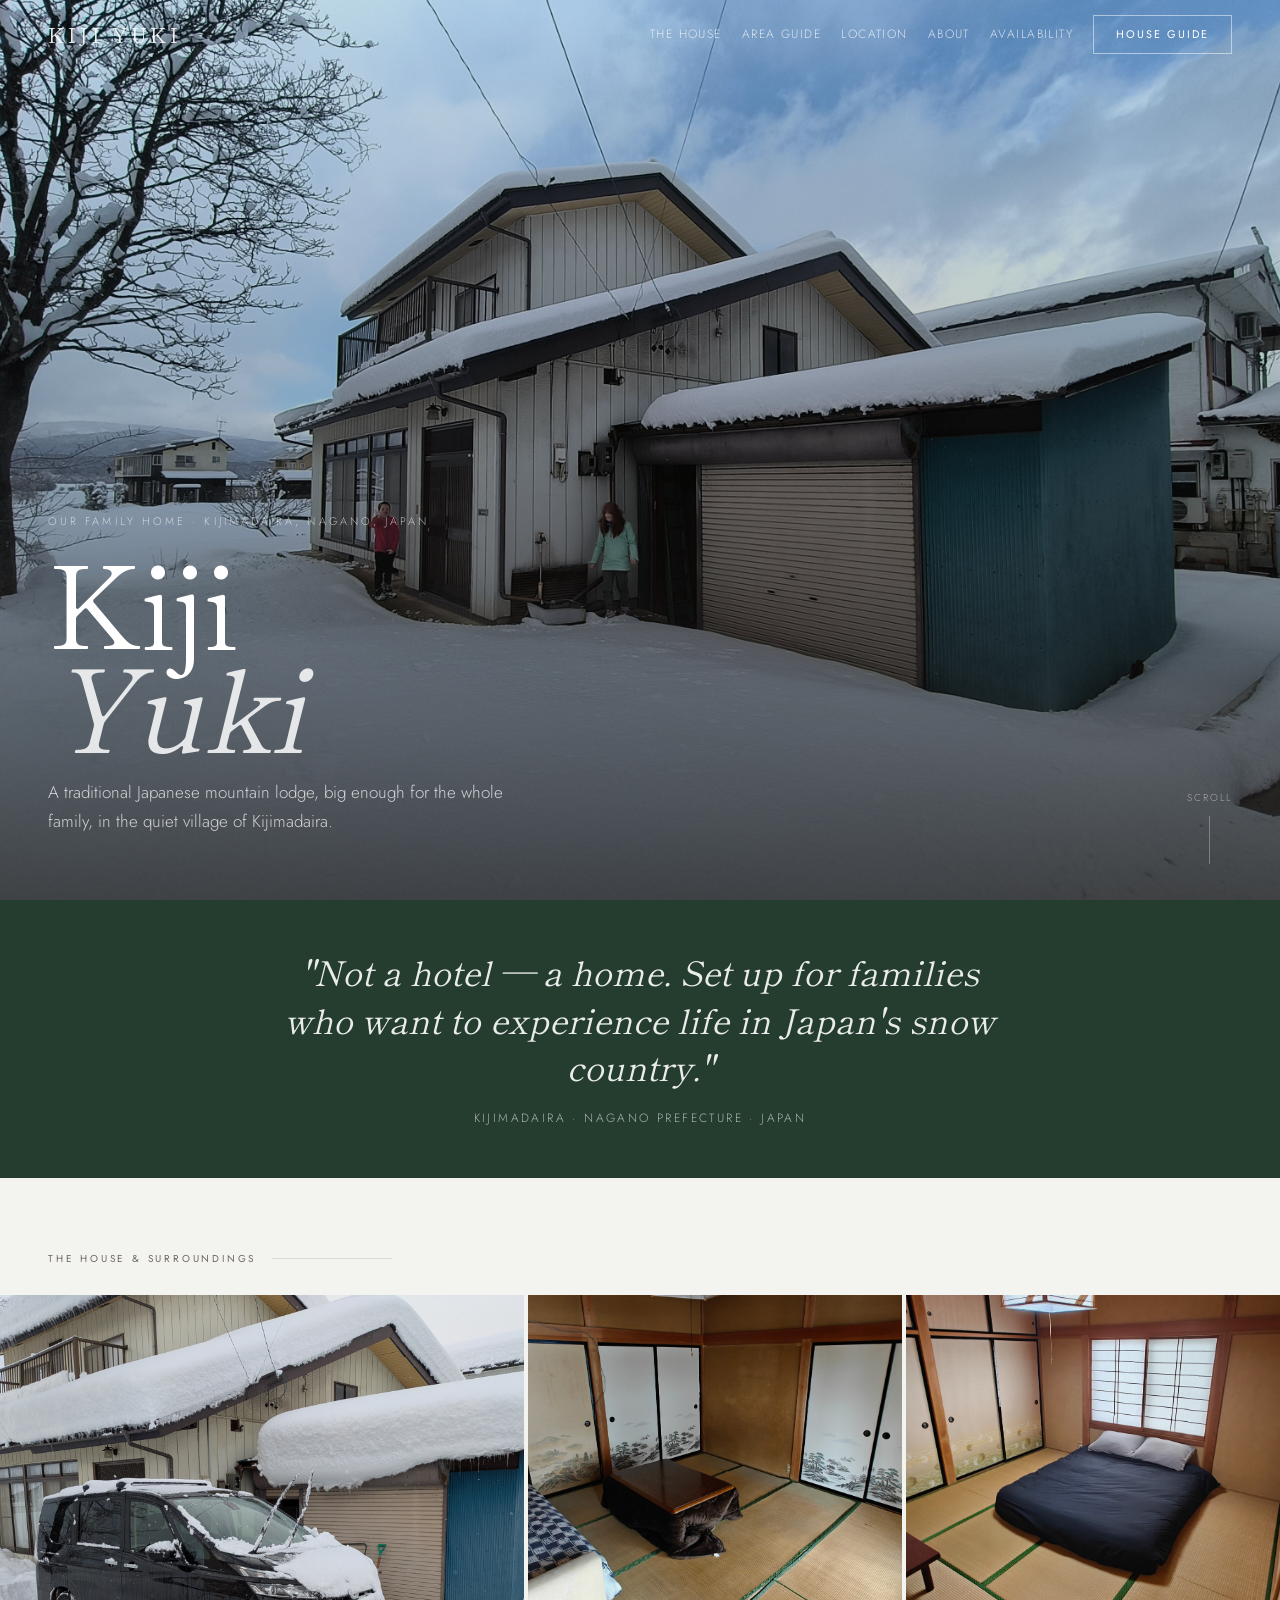
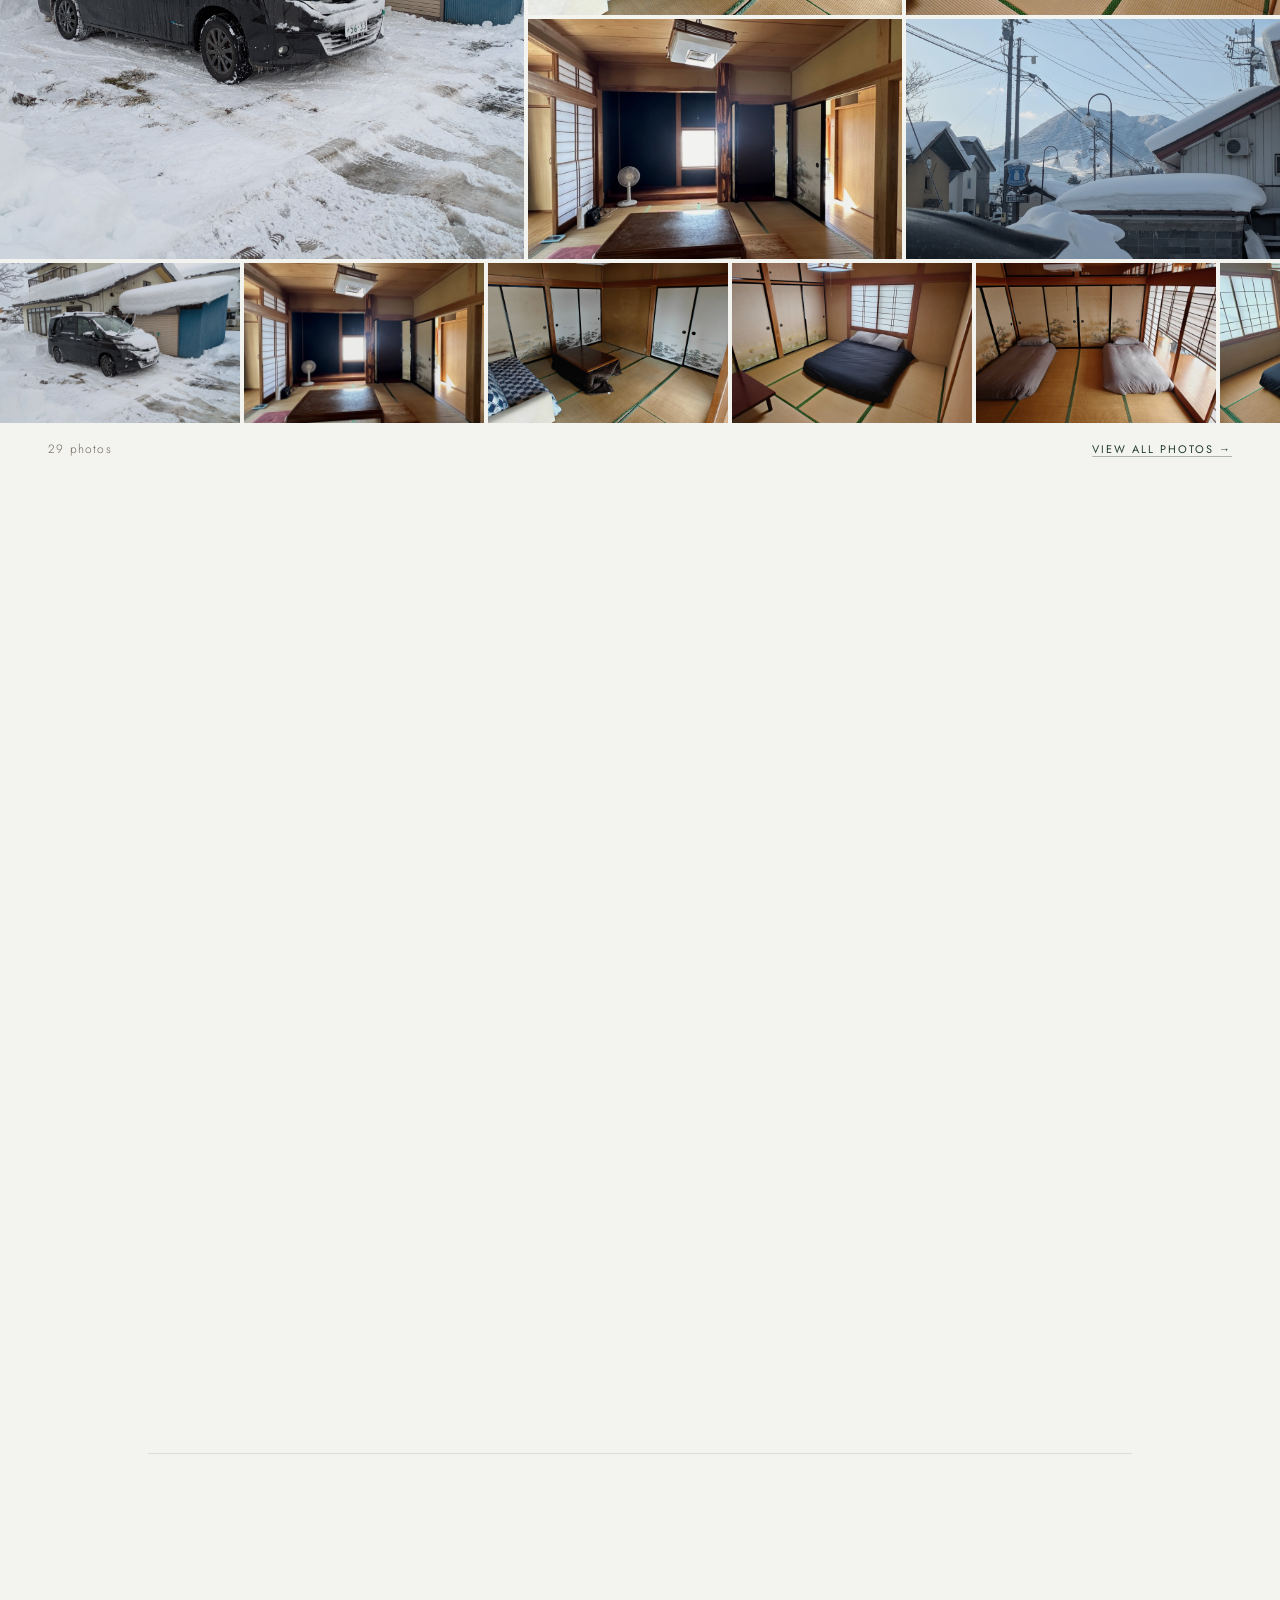
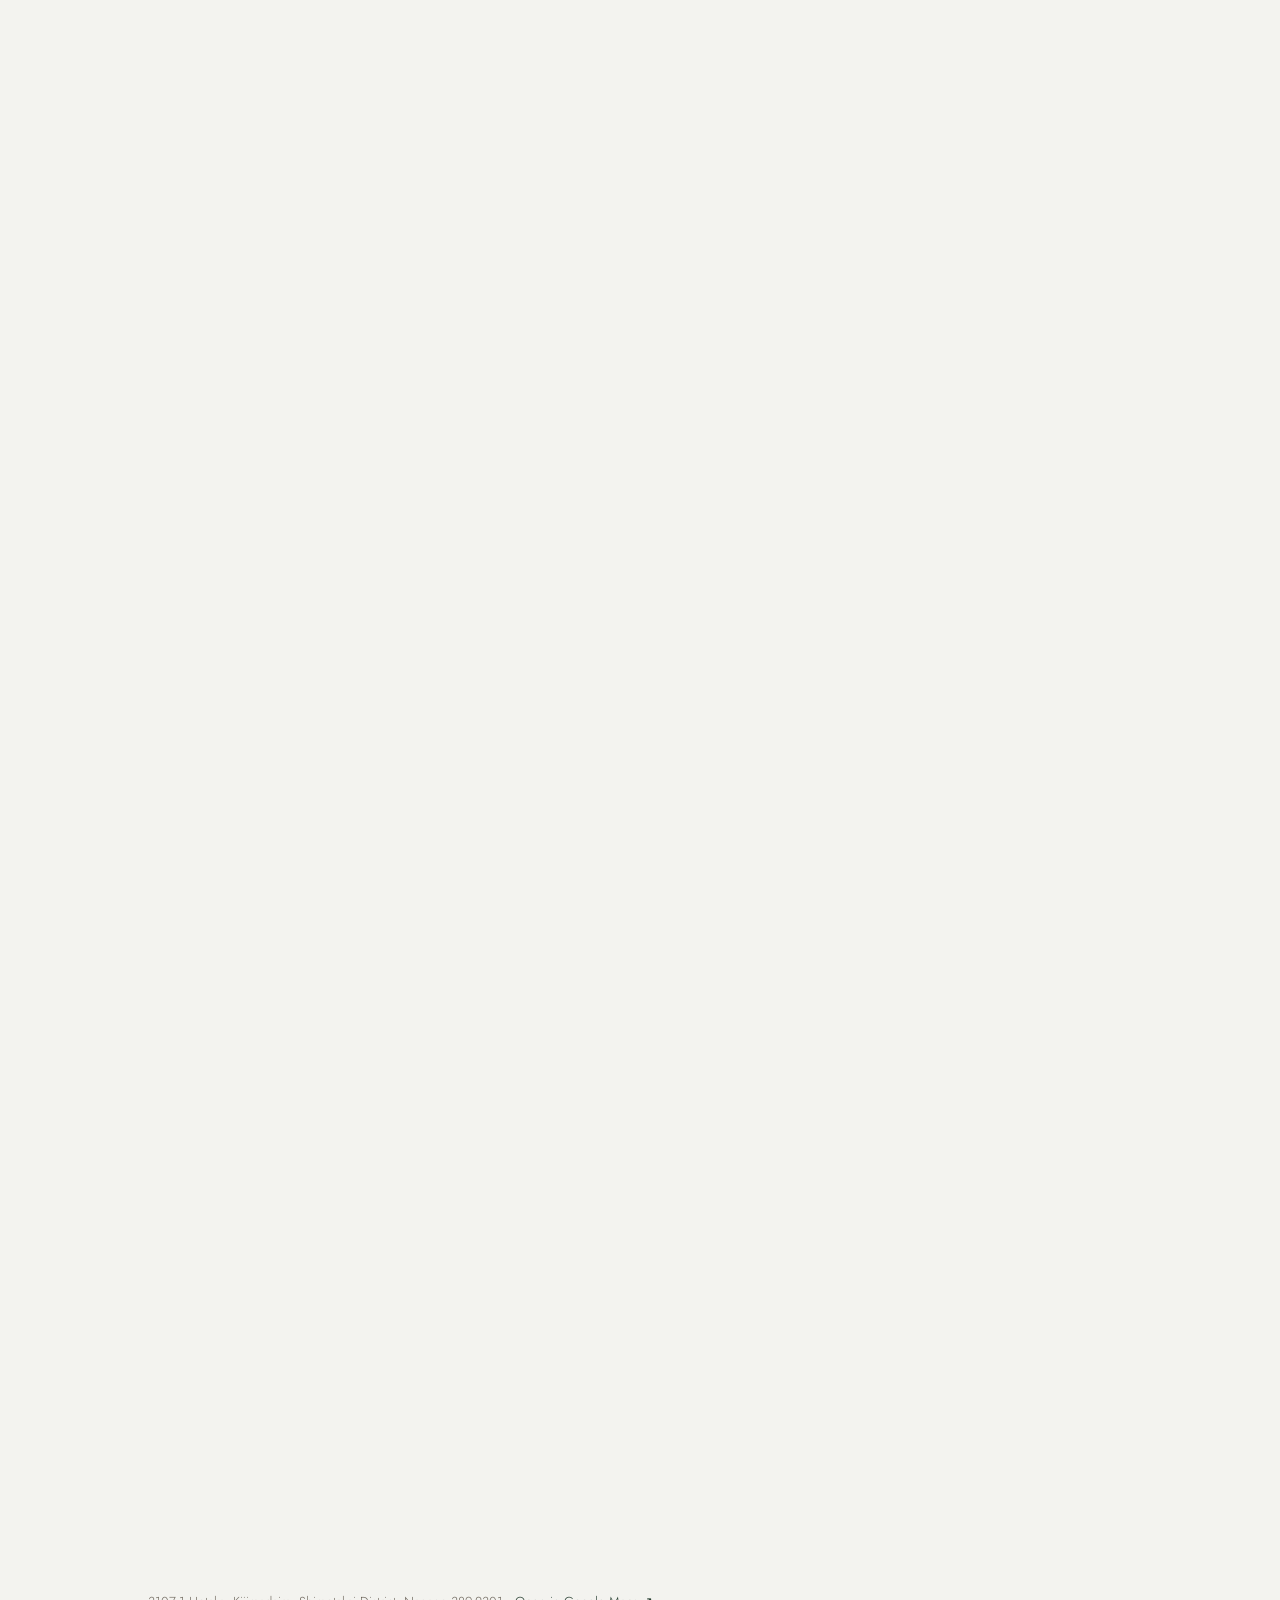
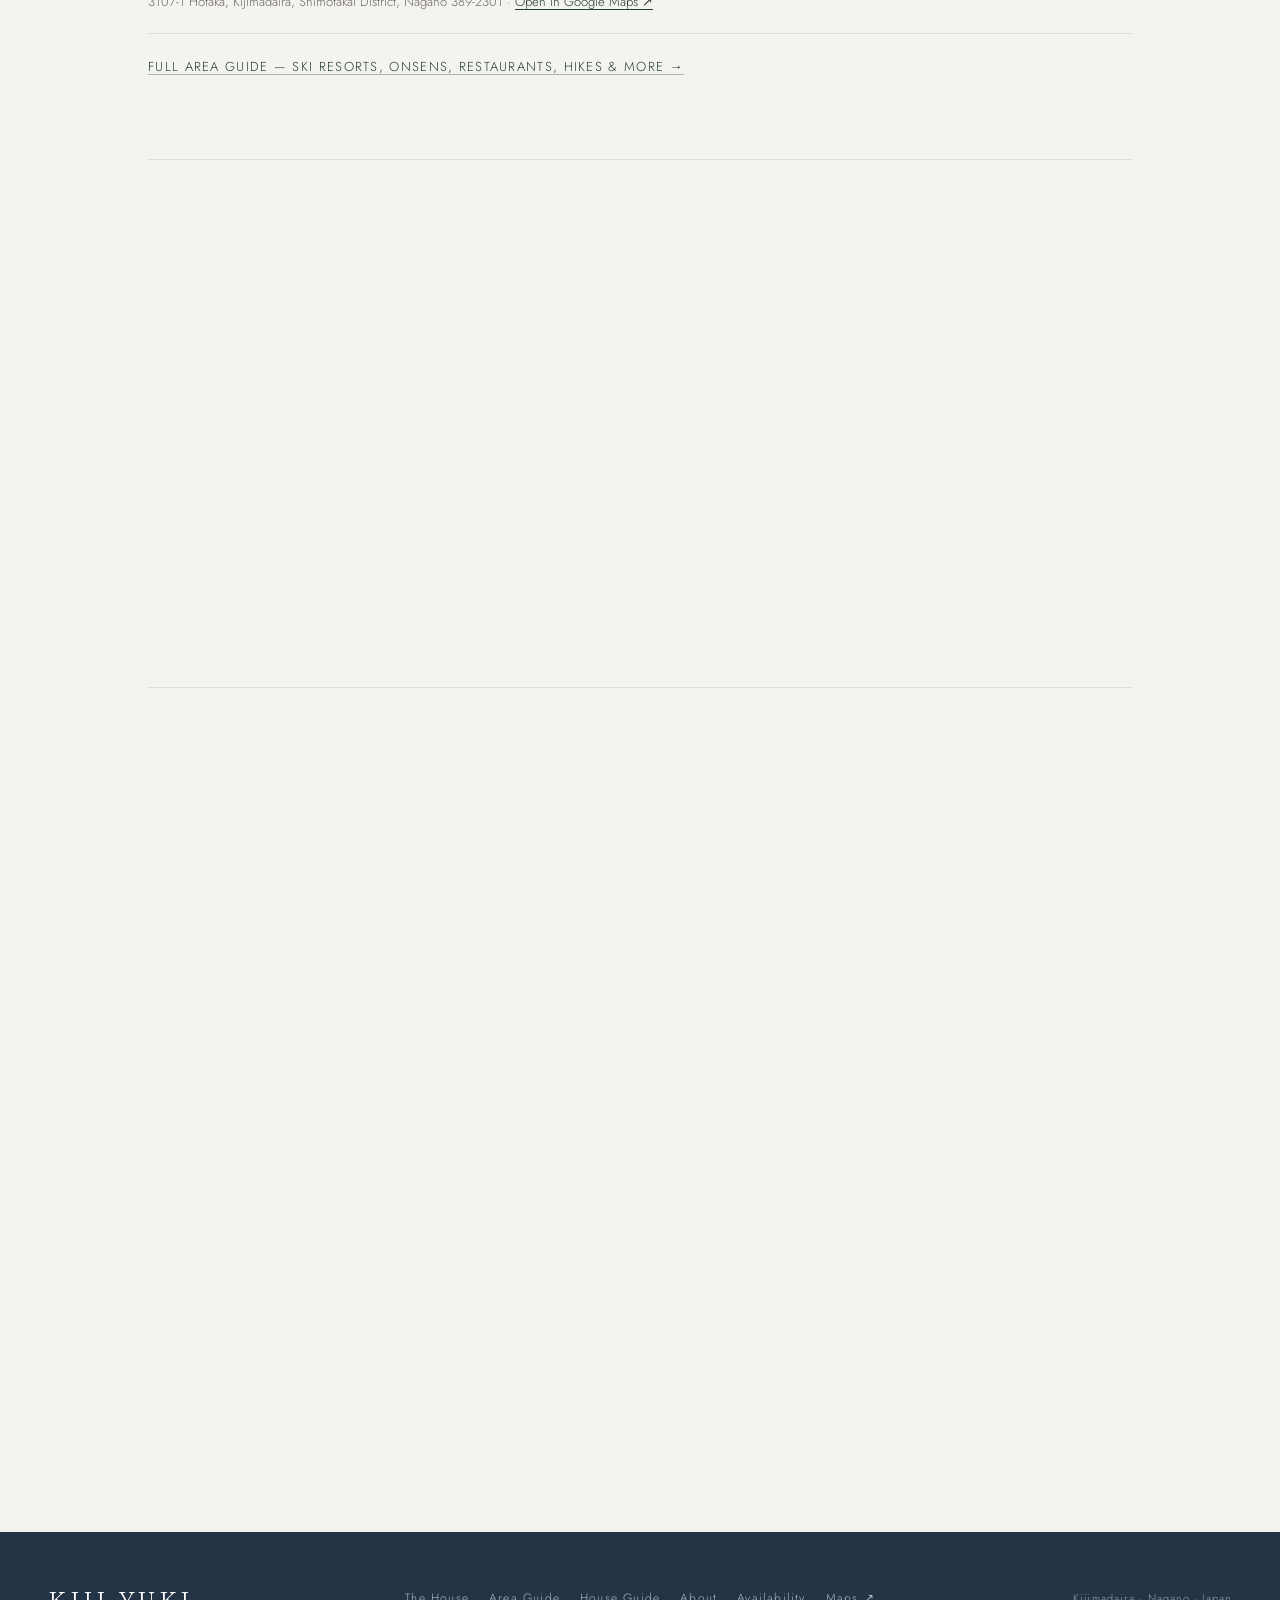
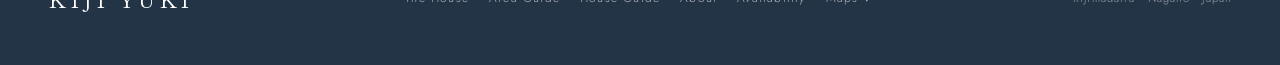
==== commit 5e118d4c: "Remove unprotected calendar embed from homepage The homepage had a full public calendar section (id=" ====
--- a/index.html
+++ b/index.html
@@ -1146,7 +1146,7 @@
       <p class="cta-p">Check the availability calendar to see when the house is free, then reach out directly. We'd love to have you there.</p>
     </div>
     <div class="cta-actions">
-      <a href="#availability" class="btn-solid">View Availability Calendar</a>
+      <a href="availability.html" class="btn-solid">View Availability Calendar</a>
       <a href="house.html" class="btn-border">Read the House Guide</a>
     </div>
   </div>
@@ -1290,32 +1290,6 @@
           <img src="assets/img/monkey-park-trail.jpg" alt="Forest trail to the Jigokudani monkey park" loading="lazy">
         </div>
       </div>
-    </div>
-  </section>
-</div>
-
-<!-- ─── AVAILABILITY ──────────────────────────────– -->
-<div class="content">
-  <section id="availability">
-    <div class="avail-section reveal">
-      <h2 class="avail-h">Check when it's free</h2>
-      <p class="avail-p">The calendar below is kept up to date. Find a window that works, then reach out to us directly.</p>
-      <div class="cal-wrap">
-        <iframe
-          src="https://calendar.google.com/calendar/embed?src=de6c610c4aea81c517b30af77ace0284a05087720385ef239e02a796987d2620%40group.calendar.google.com&ctz=Australia%2FPerth&showTitle=0&showNav=1&showDate=1&showPrint=0&showTabs=0&showCalendars=0&showTz=0&mode=MONTH"
-          style="border:0"
-          width="100%"
-          height="580"
-          frameborder="0"
-          scrolling="no"
-          title="Kiji Yuki availability calendar">
-        </iframe>
-      </div>
-      <div class="avail-btns" style="margin-top:28px;">
-        <a href="https://calendar.google.com/calendar/embed?src=de6c610c4aea81c517b30af77ace0284a05087720385ef239e02a796987d2620%40group.calendar.google.com&ctz=Australia%2FPerth" class="btn-outline-dark" target="_blank" rel="noopener">Open in Google Calendar ↗</a>
-        <a href="about.html" class="btn-big">About Our Home</a>
-      </div>
-      <p class="cal-mobile-note" style="margin-top:16px;font-size:12px;color:var(--stone);text-align:center;">Calendar not displaying? <a href="https://calendar.google.com/calendar/embed?src=de6c610c4aea81c517b30af77ace0284a05087720385ef239e02a796987d2620%40group.calendar.google.com&ctz=Australia%2FPerth" target="_blank" rel="noopener" style="color:var(--forest);text-underline-offset:3px;">Open it directly ↗</a></p>
     </div>
   </section>
 </div>
@@ -1422,7 +1396,7 @@
     <a href="guide.html">Area Guide</a>
     <a href="house.html">House Guide</a>
     <a href="about.html">About</a>
-    <a href="#availability">Availability</a>
+    <a href="availability.html">Availability</a>
     <a href="https://maps.app.goo.gl/MF5nLHpJL848s6Le8" target="_blank" rel="noopener">Maps ↗</a>
   </div>
   <div class="footer-right">Kijimadaira · Nagano · Japan</div>
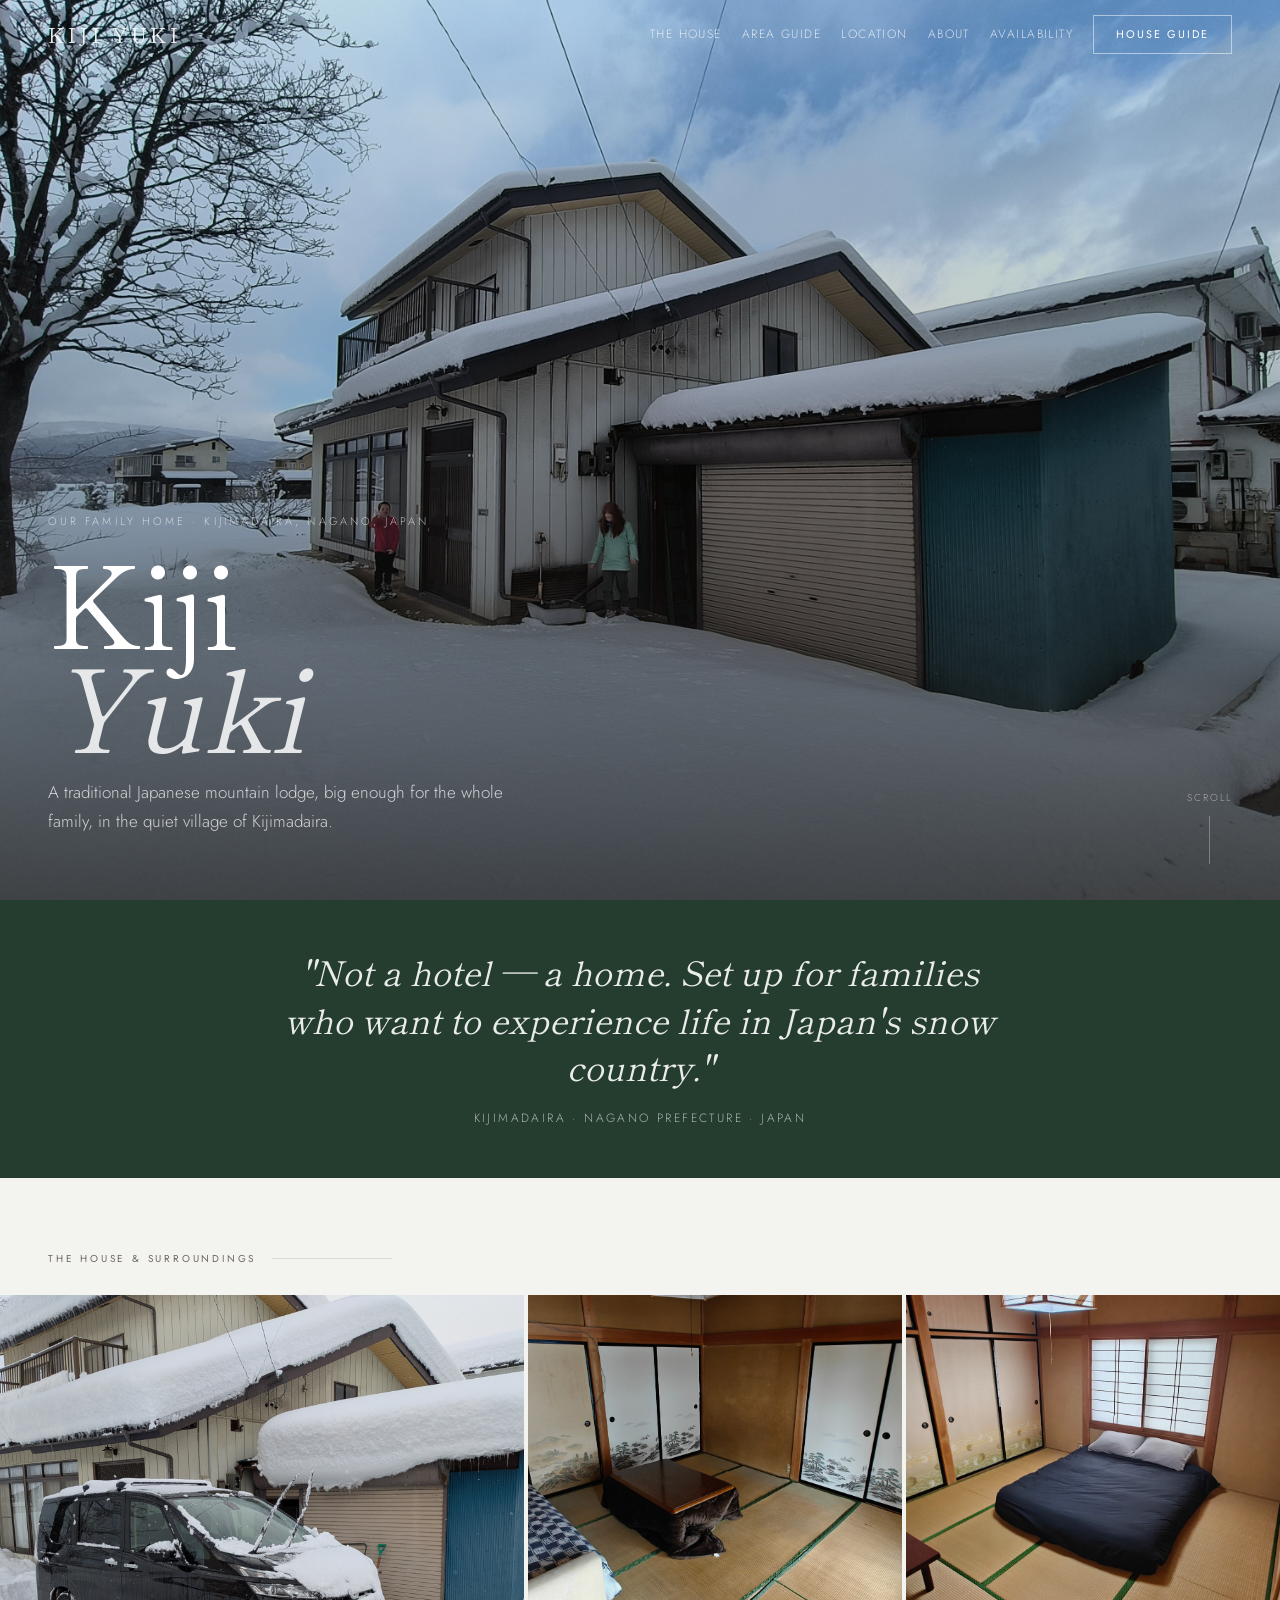
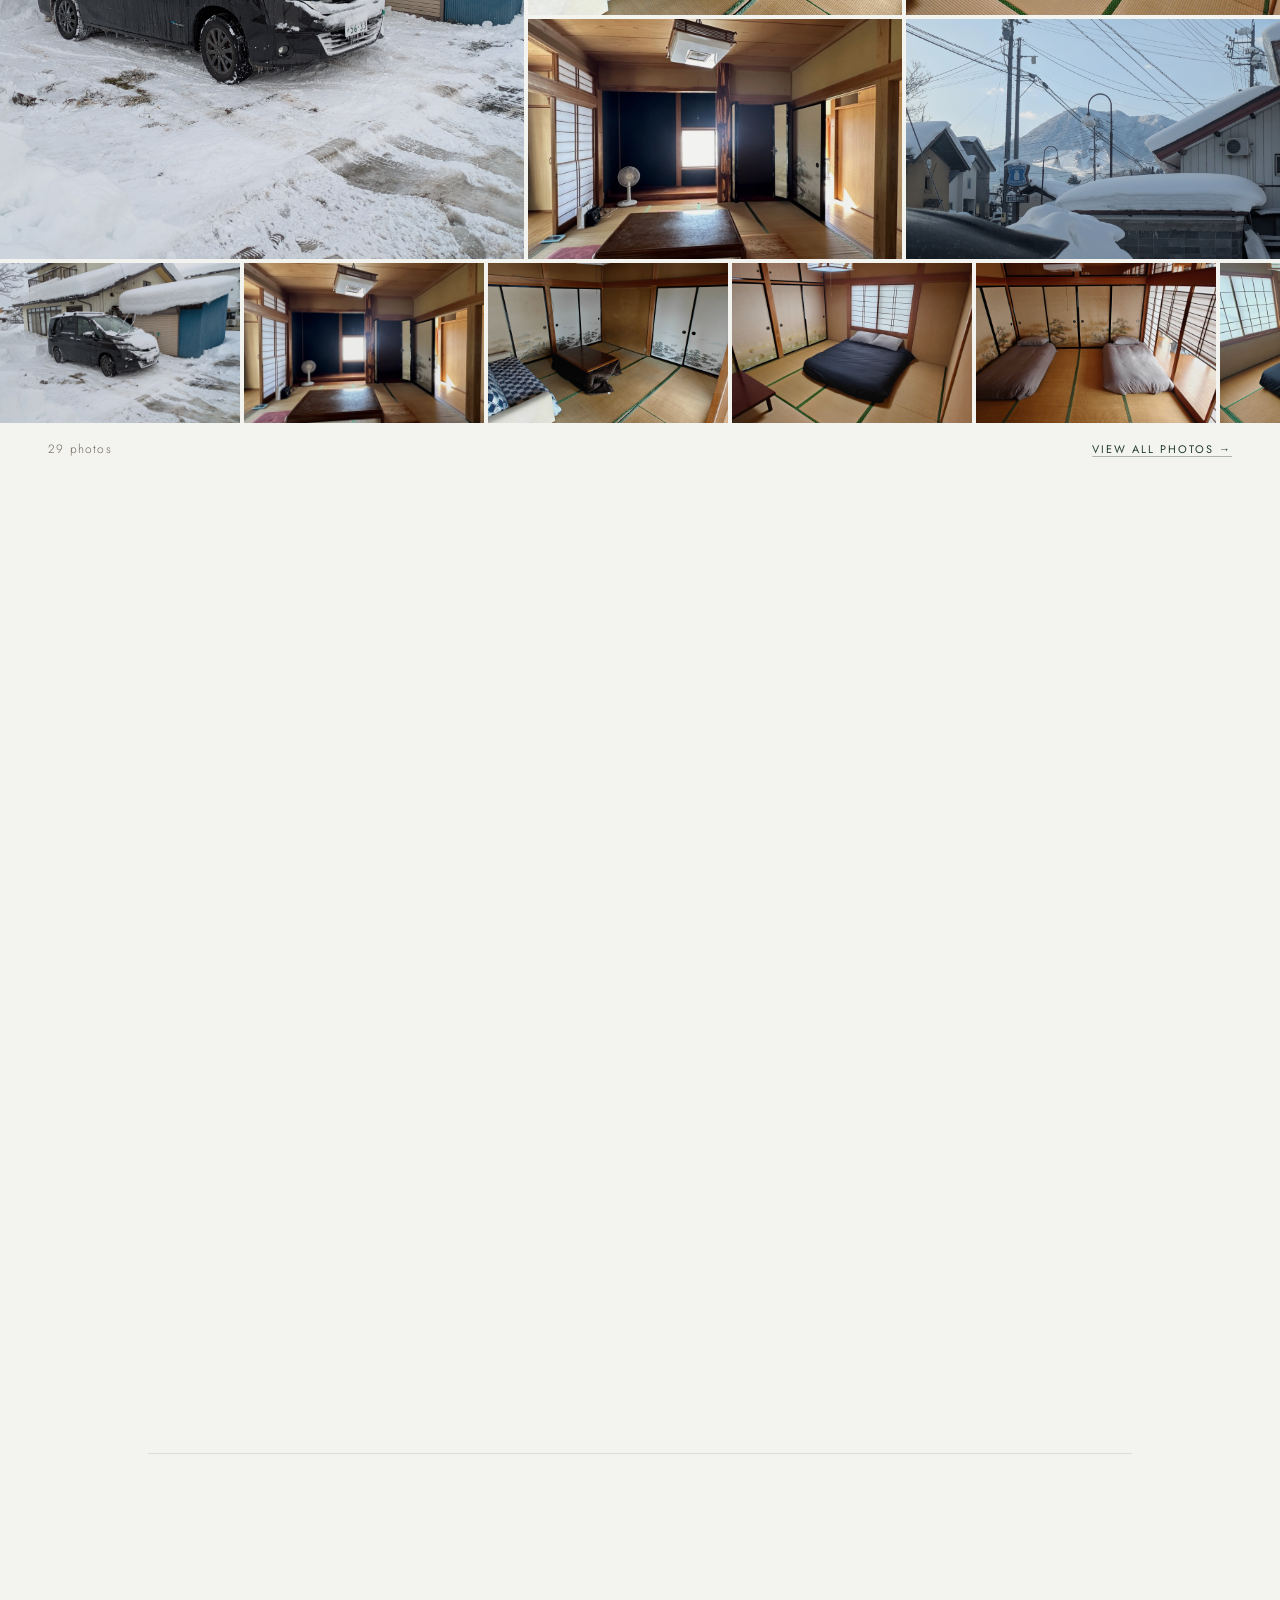
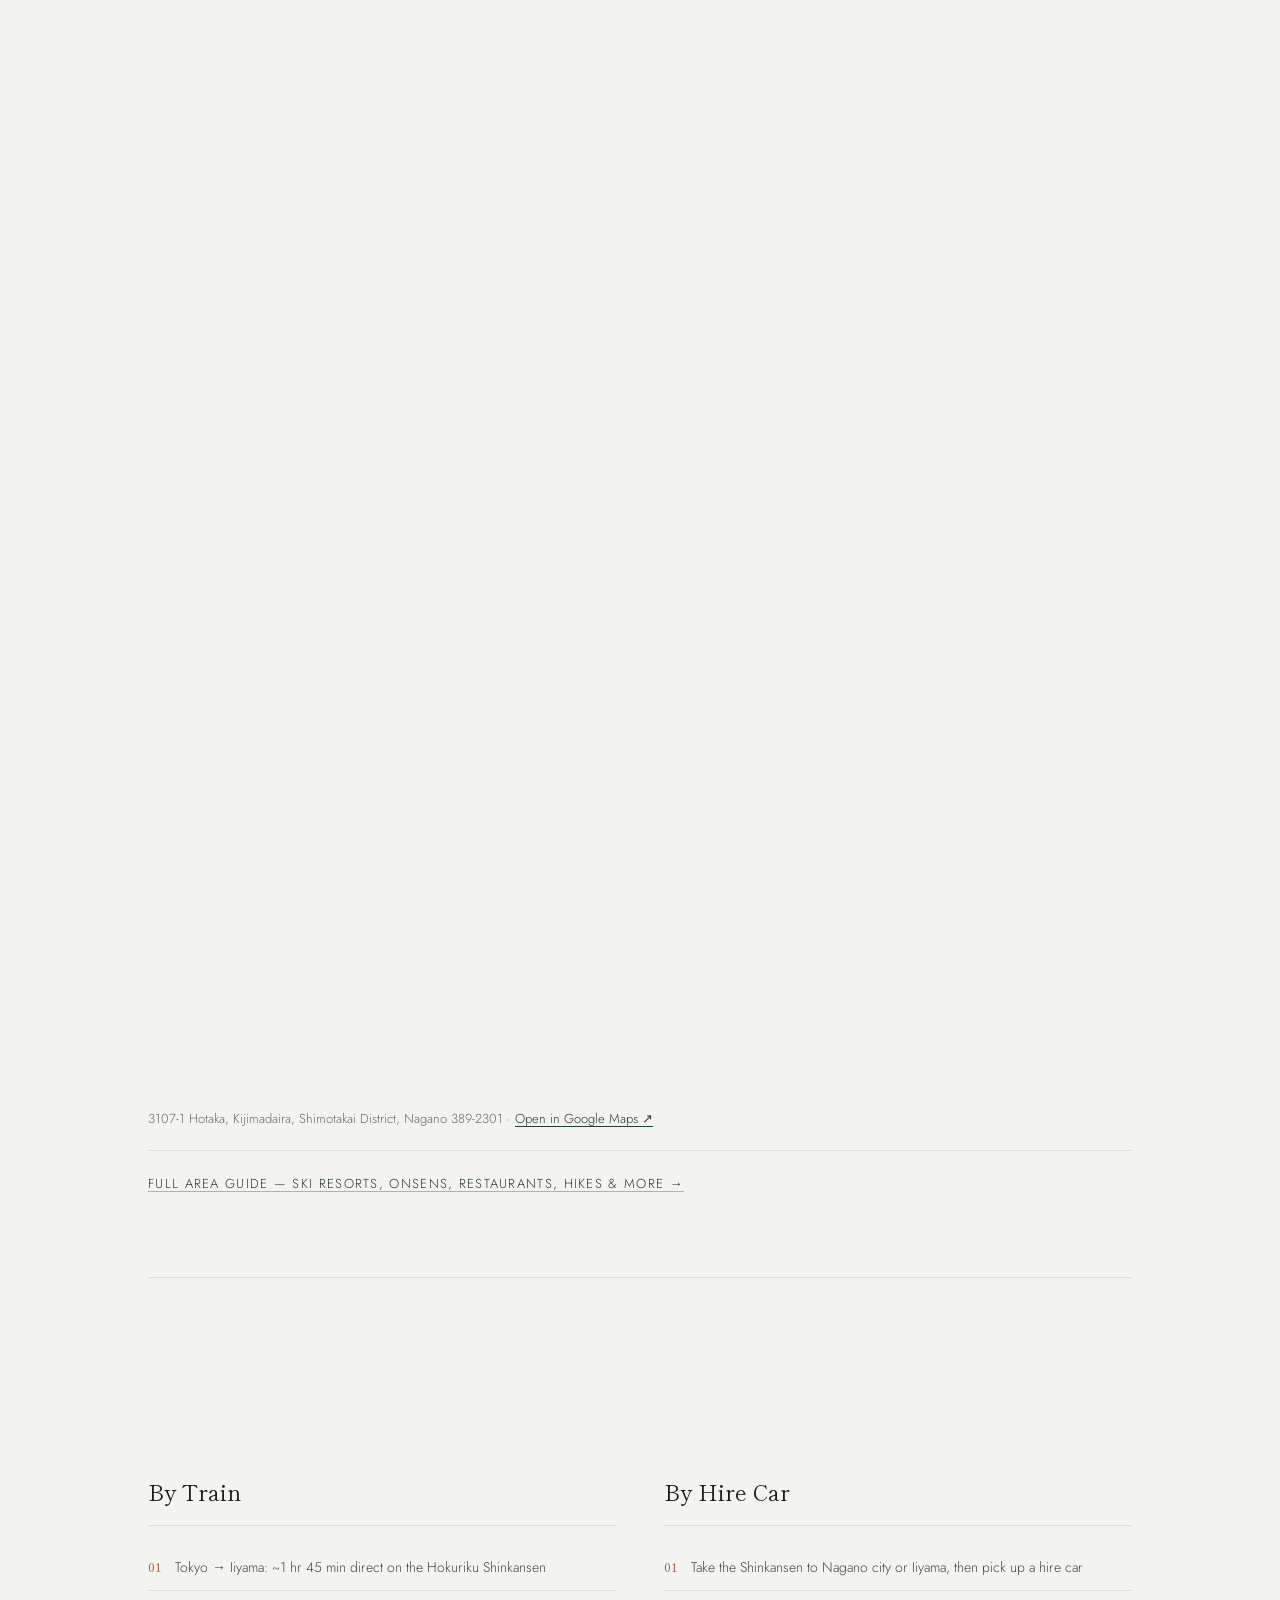
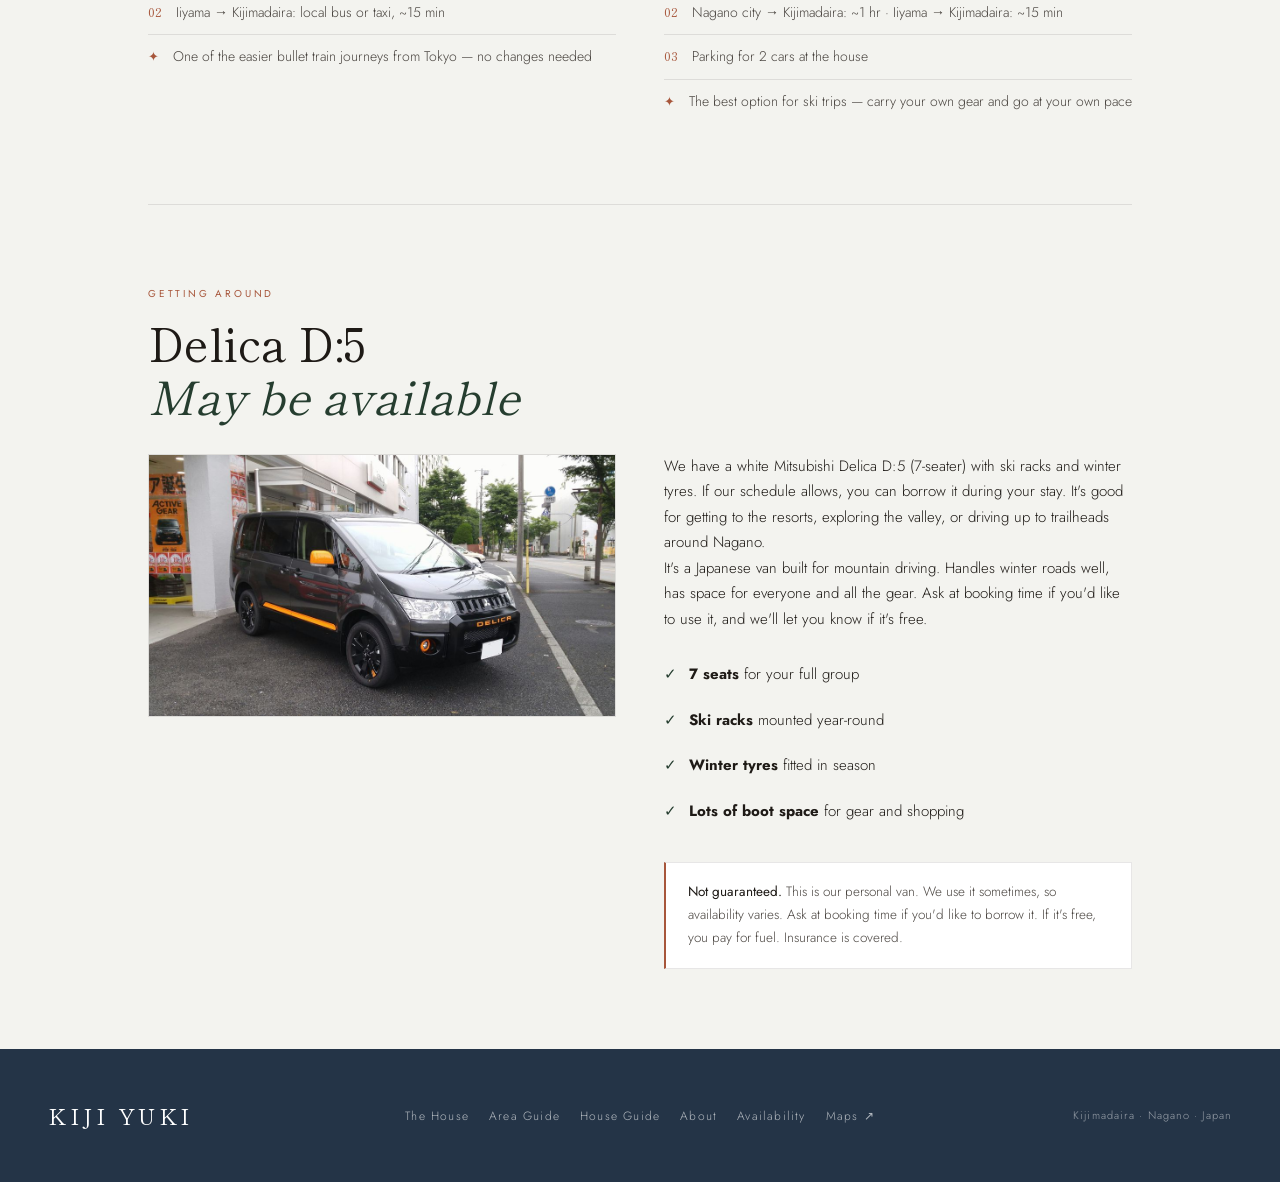
==== commit ed46dbac: "Remove contact section from homepage for now Removing the direct email contact block; will revisit w" ====
--- a/index.html
+++ b/index.html
@@ -1150,23 +1150,6 @@
       <a href="house.html" class="btn-border">Read the House Guide</a>
     </div>
   </div>
-
-  <hr class="divider">
-
-  <!-- CONTACT -->
-  <section>
-    <span class="s-eyebrow reveal">Get in touch</span>
-    <h2 class="s-title reveal reveal-delay-1">Questions?<br><em>Just ask</em></h2>
-    <div class="contact-content reveal reveal-delay-2">
-      <p class="s-body">Whether you want to check dates, ask about the Delica, or just say hi — reach out. We'll get back to you within 48 hours.</p>
-      <div style="margin-top:32px;display:flex;flex-direction:column;gap:16px;max-width:400px;">
-        <a href="mailto:claytongibbs@gmail.com" style="display:block;padding:20px;background:var(--white);border:1px solid var(--border);text-decoration:none;color:inherit;transition:border-color 0.2s;border-radius:0;">
-          <span style="font-size:12px;letter-spacing:0.1em;text-transform:uppercase;color:var(--rust);display:block;margin-bottom:6px;">Email</span>
-          <span style="font-family:'Shippori Mincho B1',serif;font-size:16px;font-weight:400;color:var(--text);display:block;">claytongibbs@gmail.com</span>
-        </a>
-      </div>
-    </div>
-  </section>
 
   <hr class="divider">
 
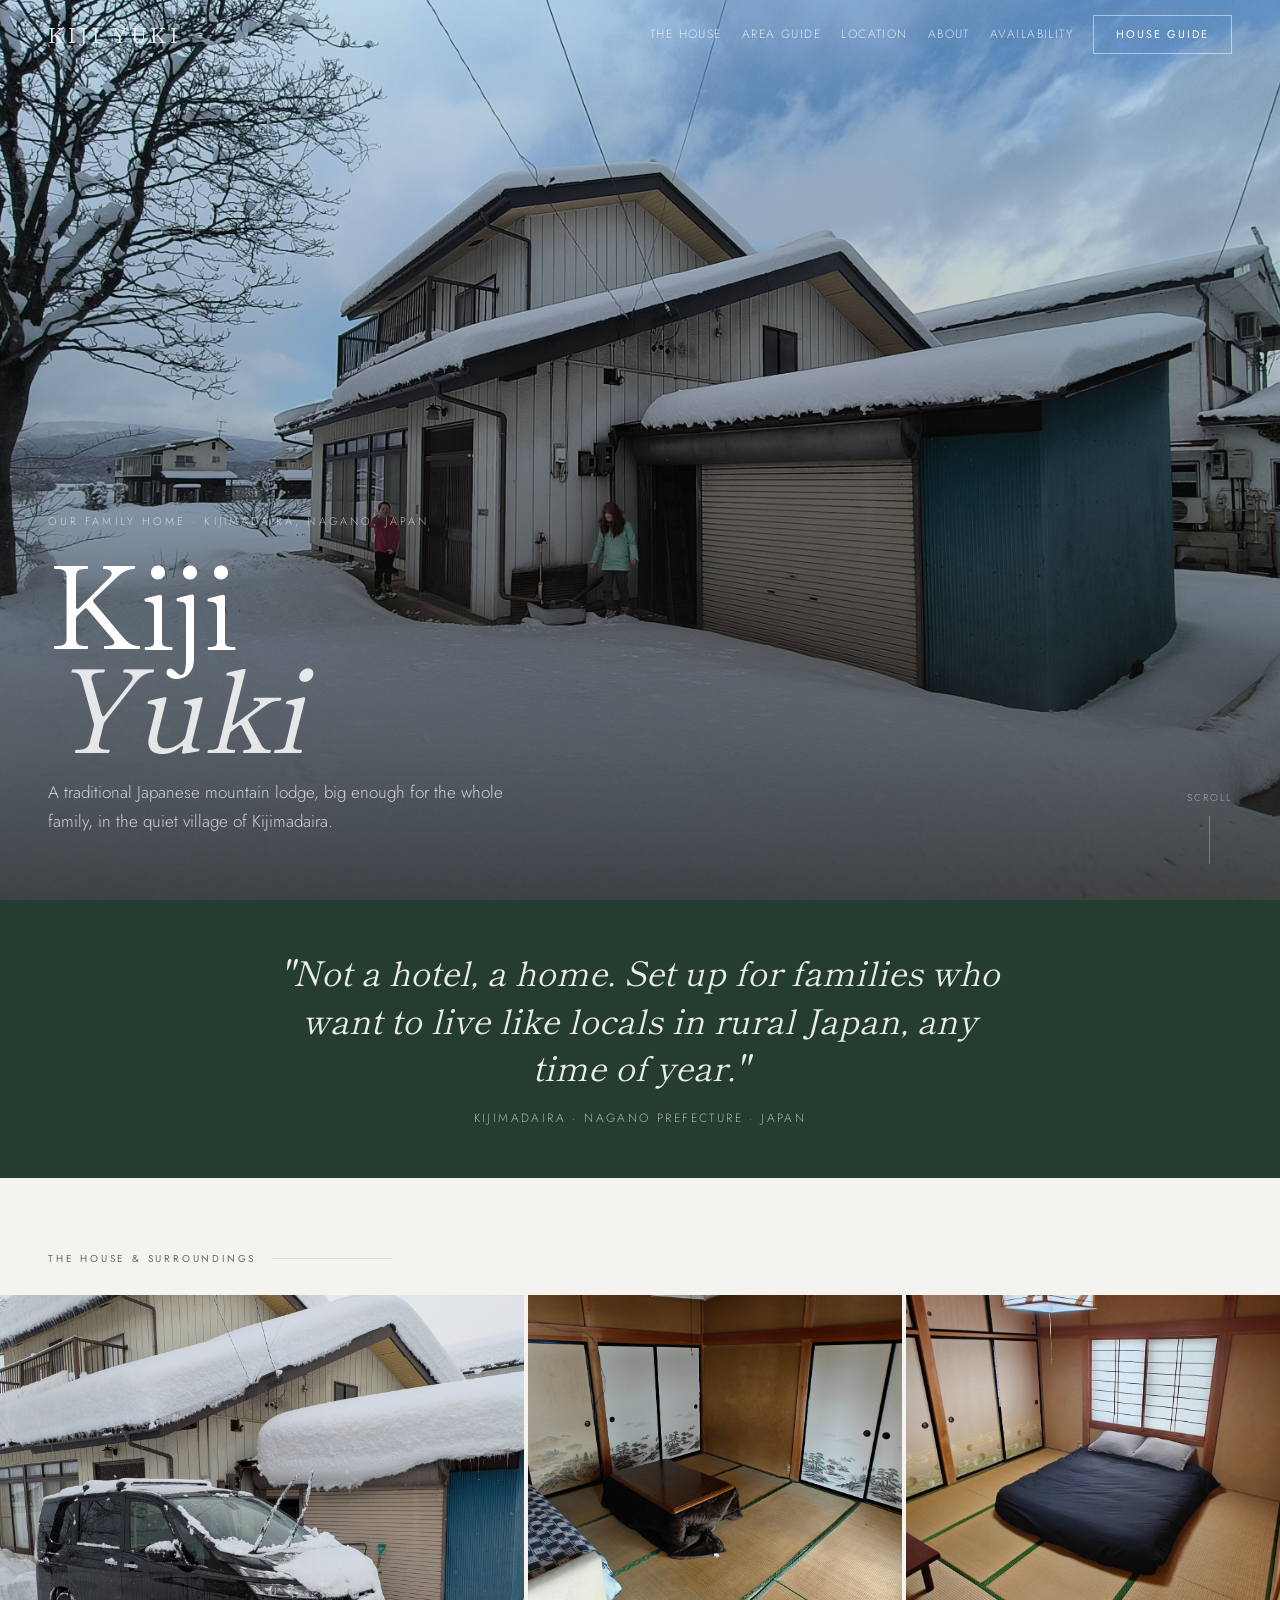
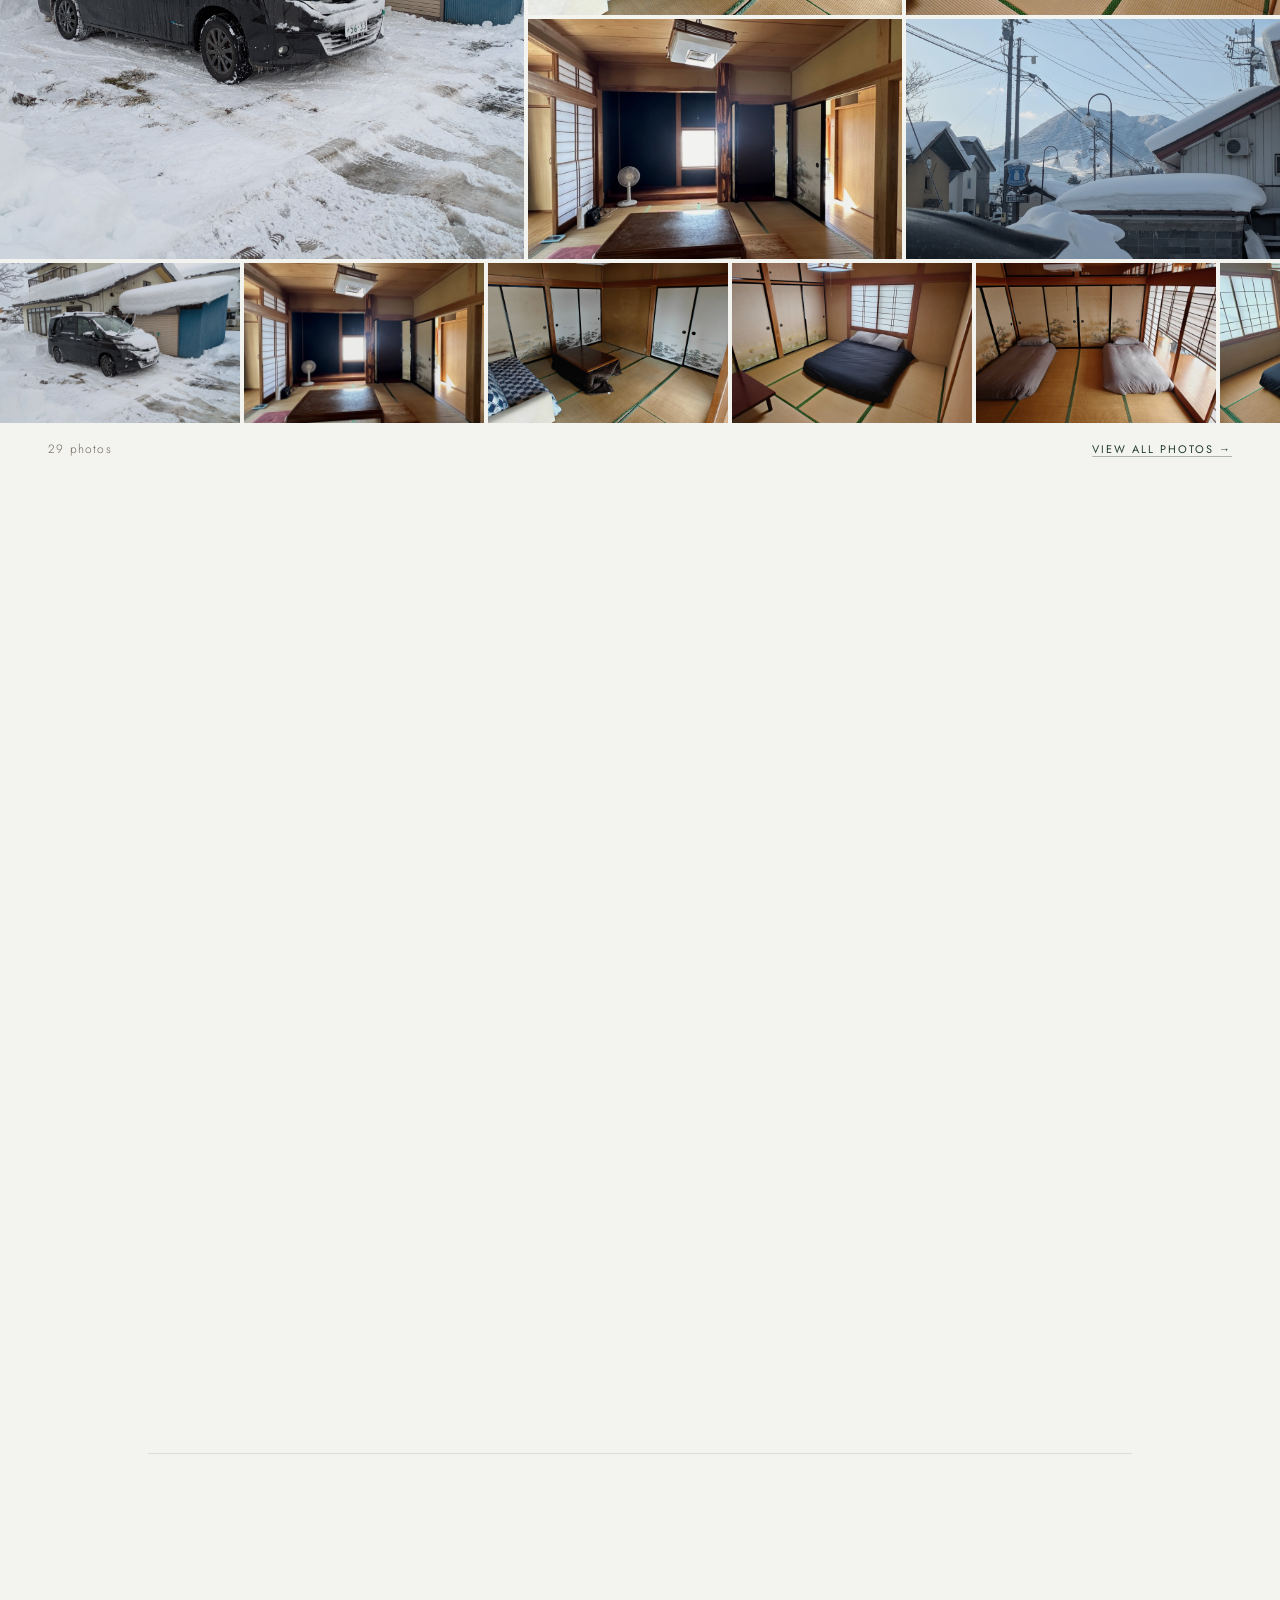
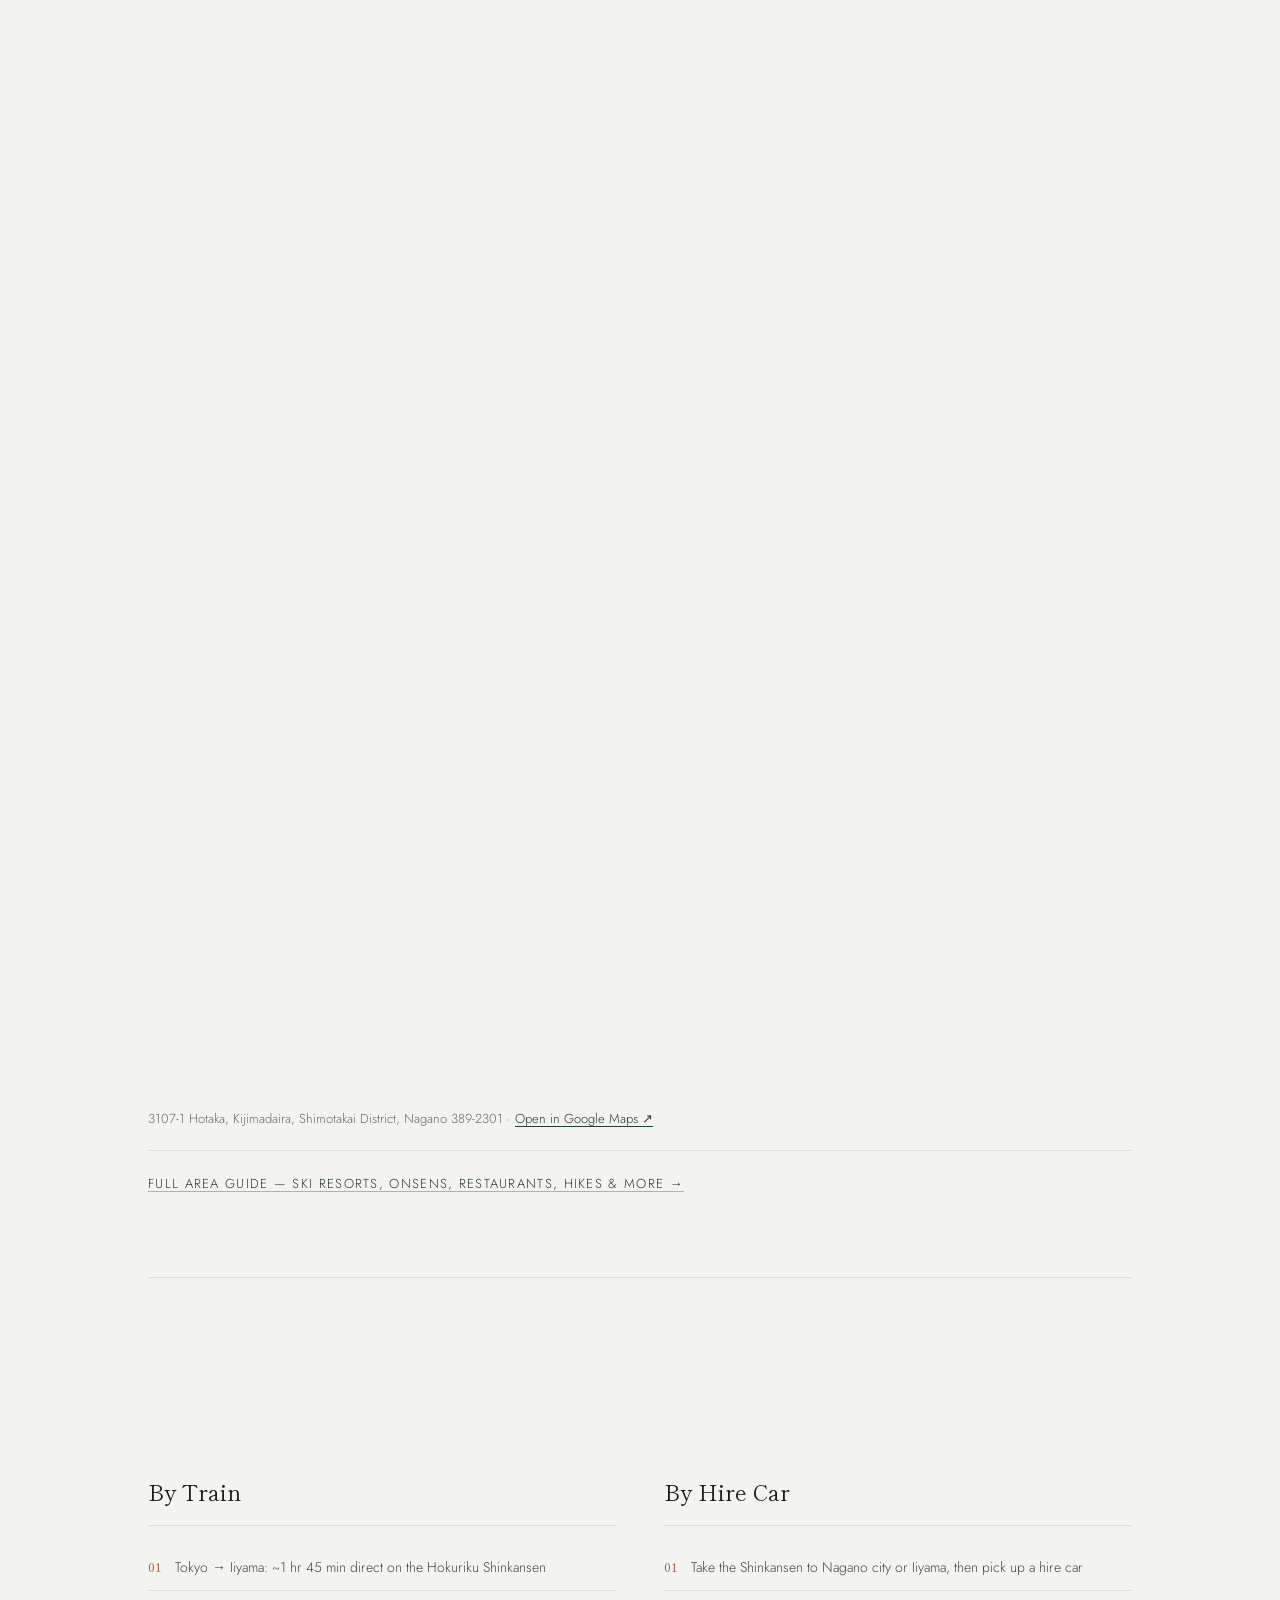
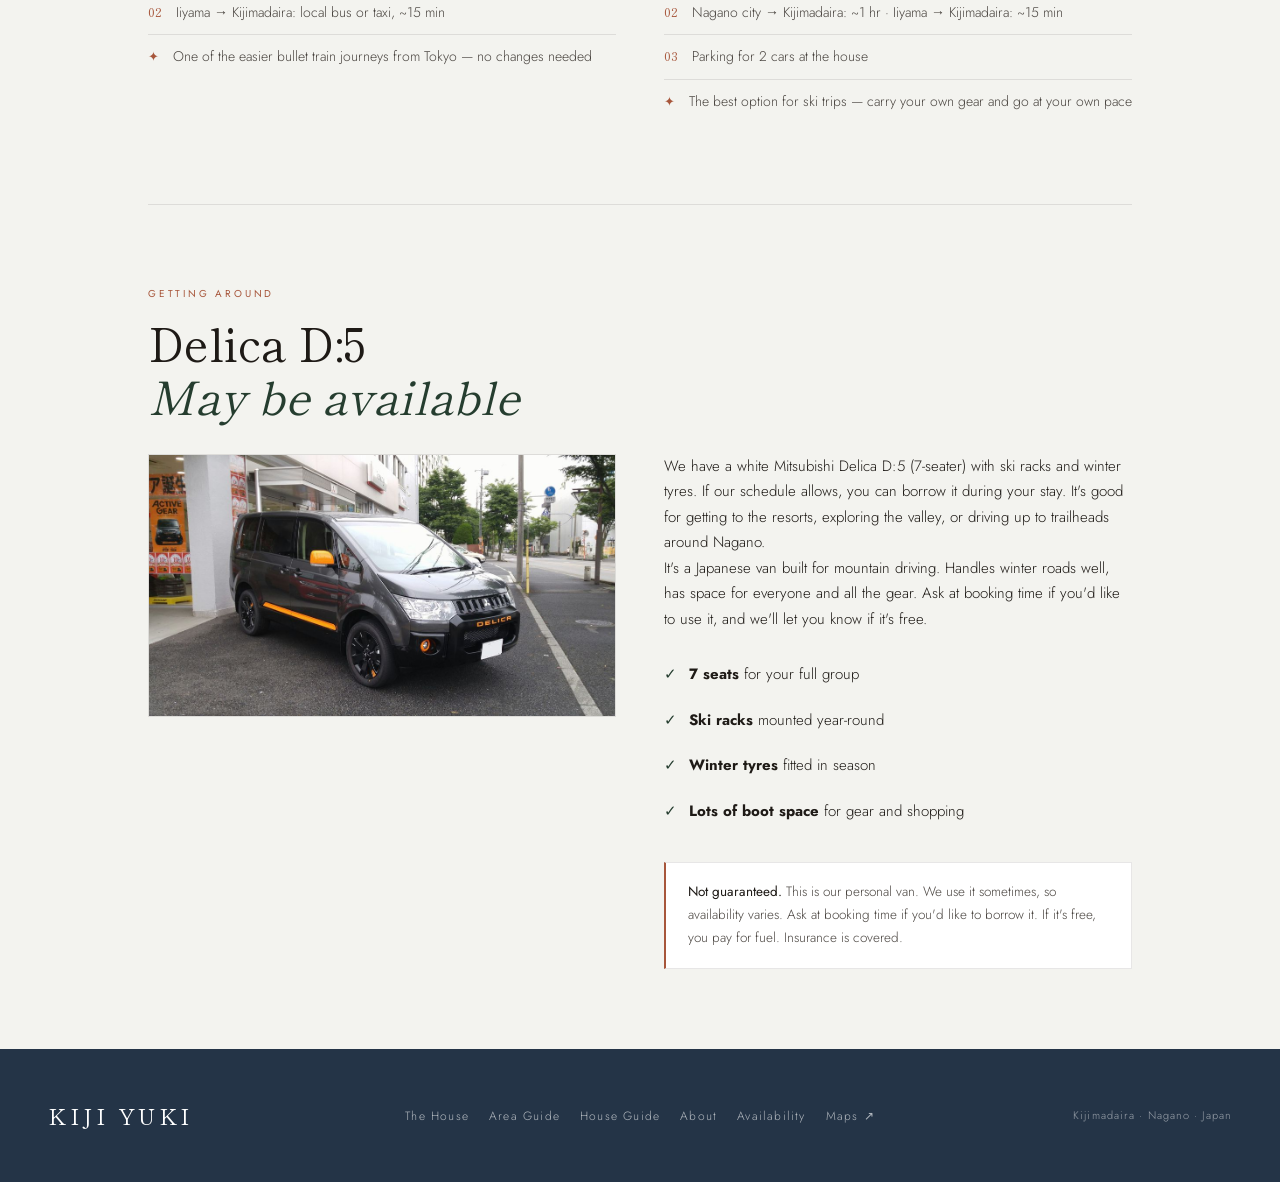
==== commit 50b3e77d: "Rebalance homepage copy and area guide tabs toward year-round appeal Meta/OG description and intro-s" ====
--- a/index.html
+++ b/index.html
@@ -3,14 +3,14 @@
 <head>
 <meta charset="UTF-8">
 <meta name="viewport" content="width=device-width, initial-scale=1.0">
-<meta name="description" content="Kiji Yuki is a traditional Japanese family home in Kijimadaira, Nagano — sleeping up to 14, minutes from ski resorts, onsens, and the snow monkey park.">
+<meta name="description" content="Kiji Yuki is a traditional Japanese family home in Kijimadaira, Nagano, minutes from ski resorts in winter and beech-forest hiking, cycling, and cherry blossoms the rest of the year.">
 <meta name="theme-color" content="#253D2F">
 <title>Kiji Yuki — Our Family Home in Nagano, Japan</title>
 <link rel="icon" href="assets/favicon.svg" type="image/svg+xml">
 <link rel="canonical" href="https://kijiyuki.com/">
 <meta property="og:type" content="website">
 <meta property="og:title" content="Kiji Yuki — Our Family Home in Nagano, Japan">
-<meta property="og:description" content="Kiji Yuki is a traditional Japanese family home in Kijimadaira, Nagano — sleeping up to 14, minutes from ski resorts, onsens, and the snow monkey park.">
+<meta property="og:description" content="Kiji Yuki is a traditional Japanese family home in Kijimadaira, Nagano, minutes from ski resorts in winter and beech-forest hiking, cycling, and cherry blossoms the rest of the year.">
 <meta property="og:image" content="https://kijiyuki.com/assets/img/exterior-winter.jpg">
 <meta property="og:url" content="https://kijiyuki.com/">
 <meta name="twitter:card" content="summary_large_image">
@@ -1060,7 +1060,7 @@
 
 <!-- ─── INTRO STRIP ──────────────────────────── -->
 <div class="intro-strip">
-  <p class="intro-quote">"Not a hotel — a home. Set up for families who want to experience life in Japan's snow country."</p>
+  <p class="intro-quote">"Not a hotel, a home. Set up for families who want to live like locals in rural Japan, any time of year."</p>
   <span class="intro-sub">Kijimadaira · Nagano Prefecture · Japan</span>
 </div>
 
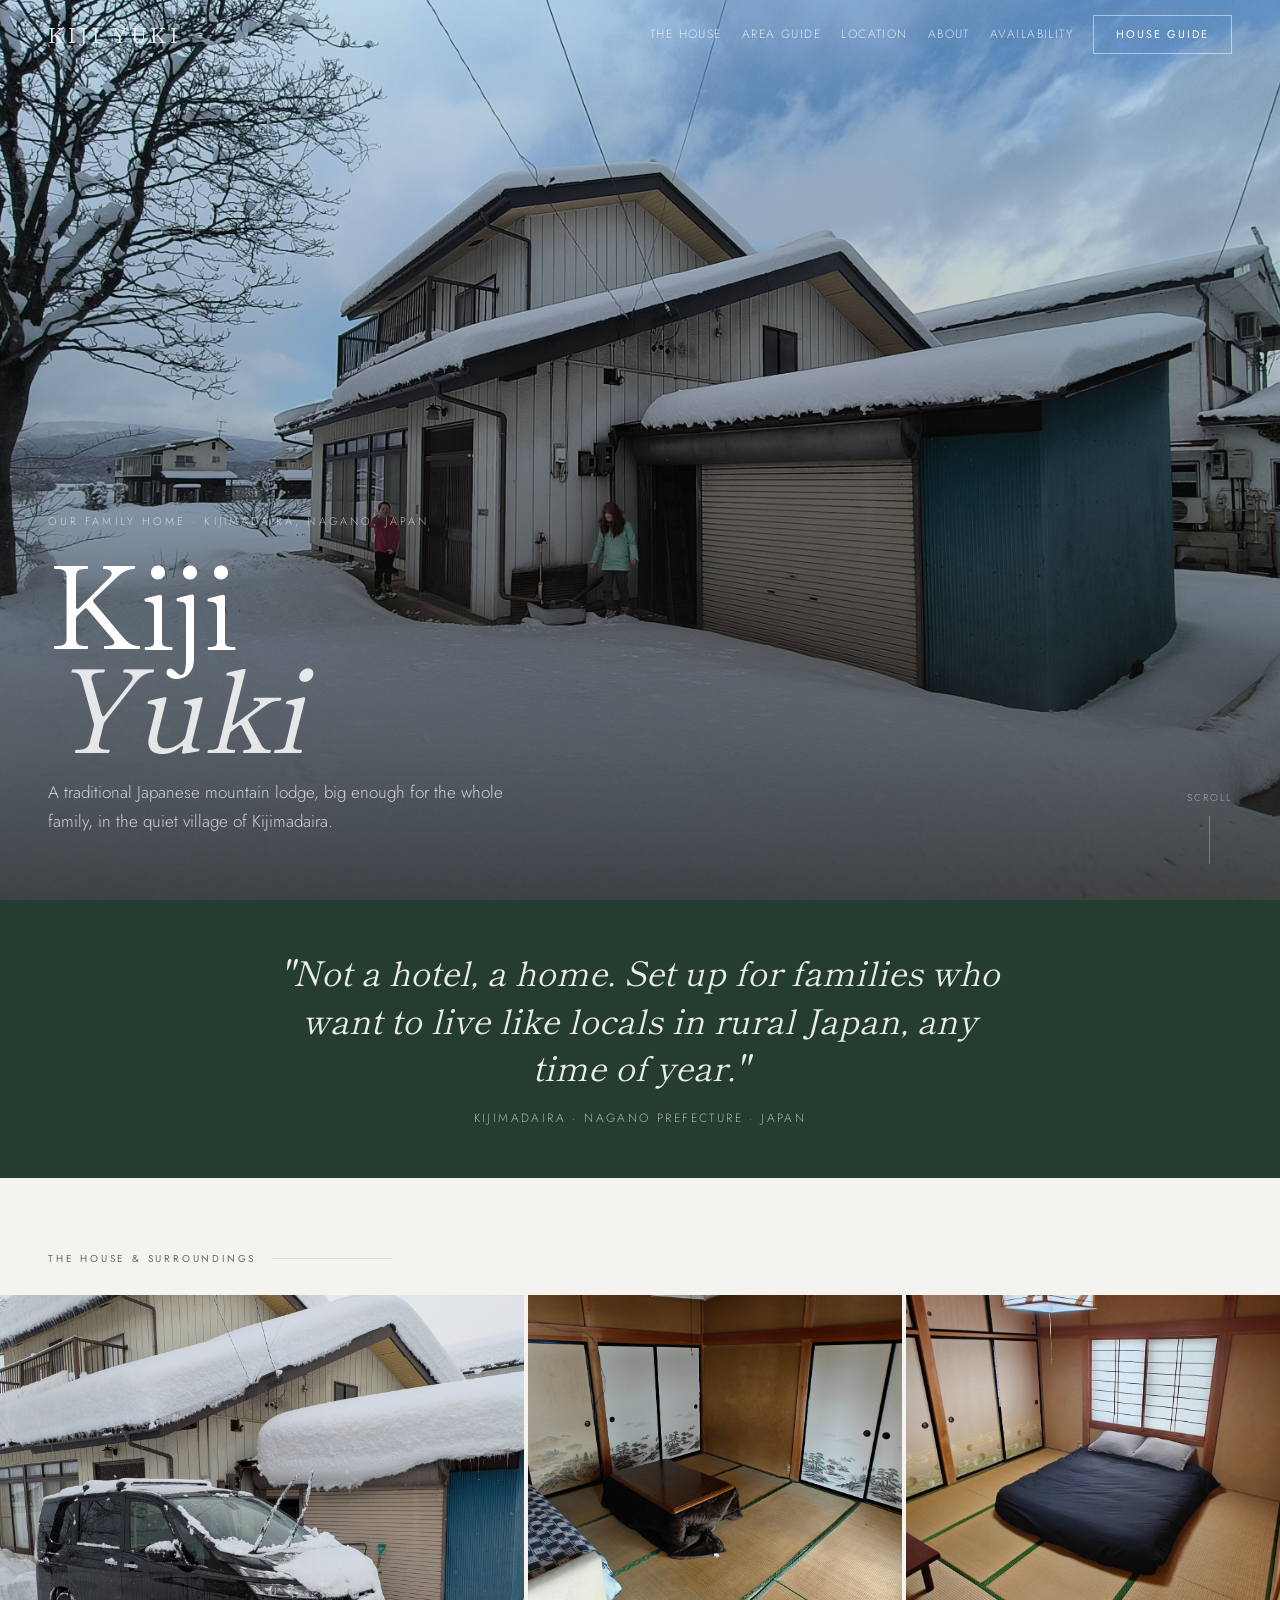
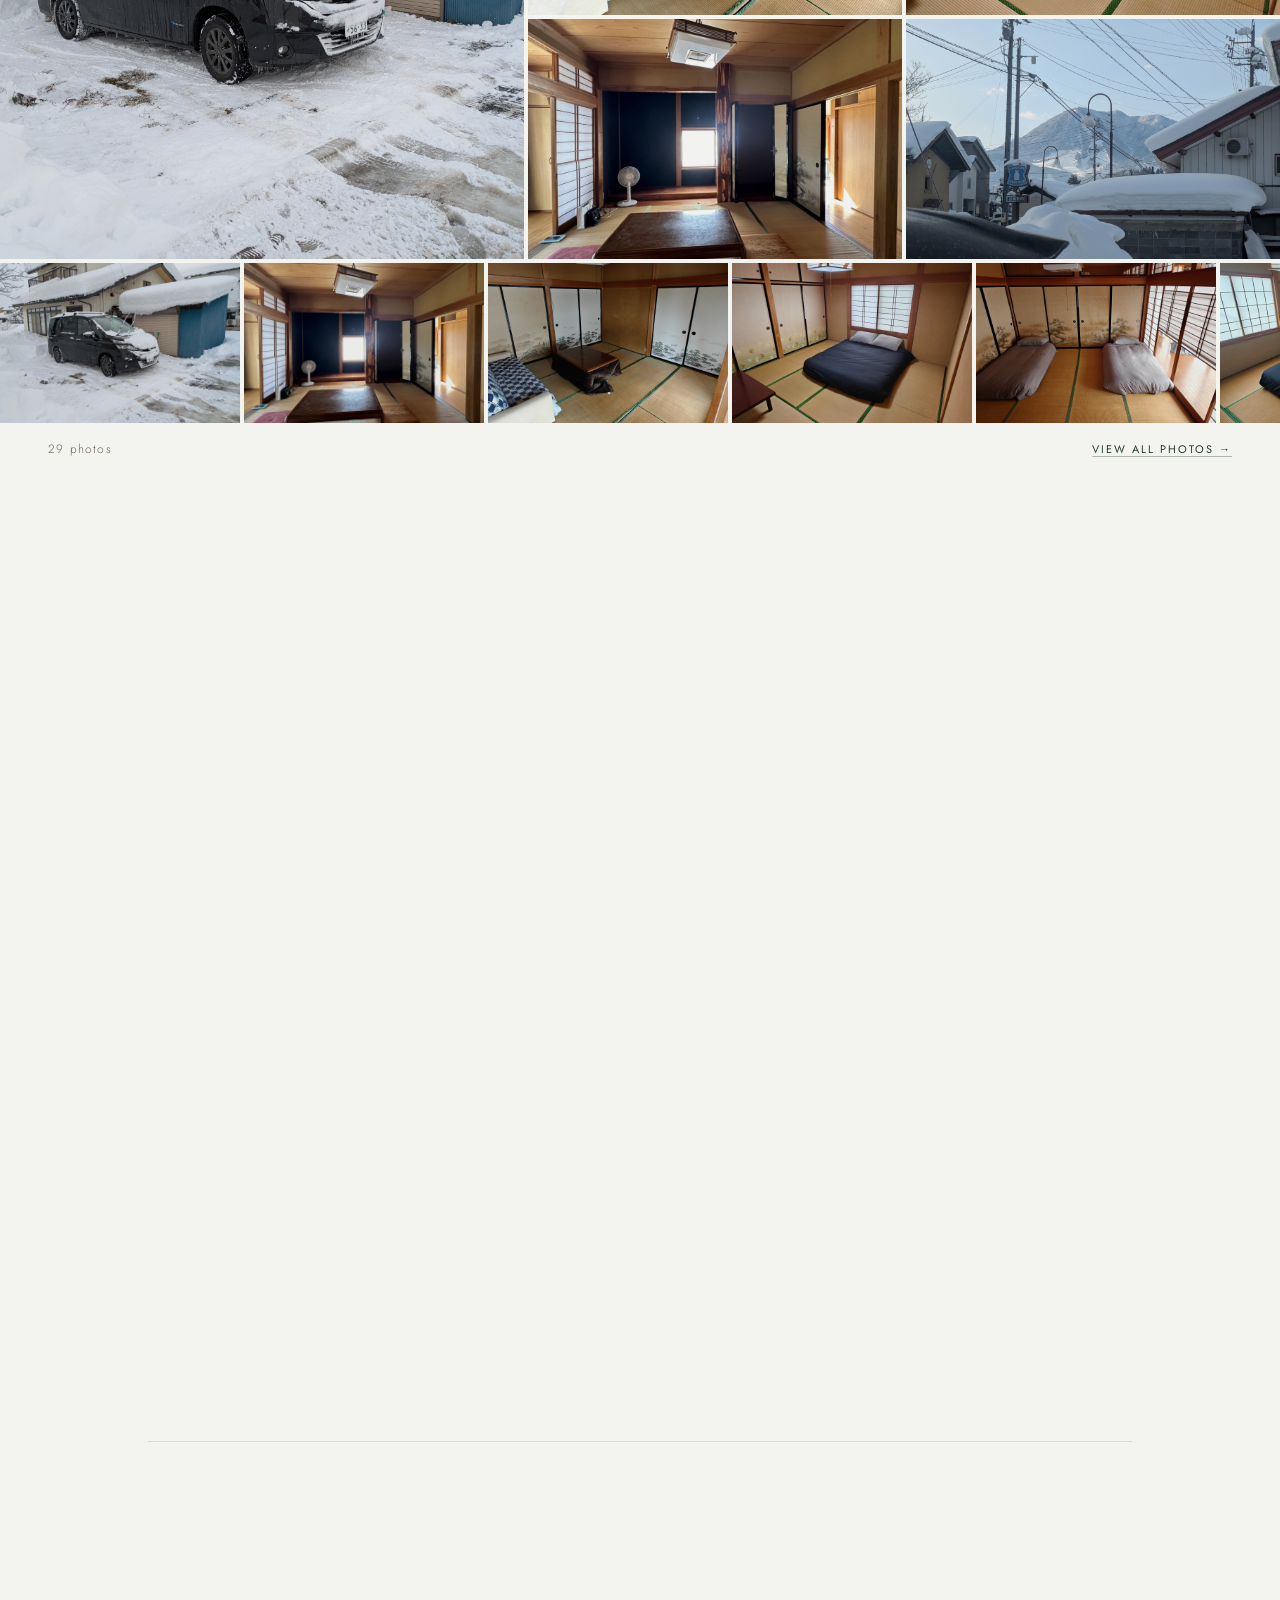
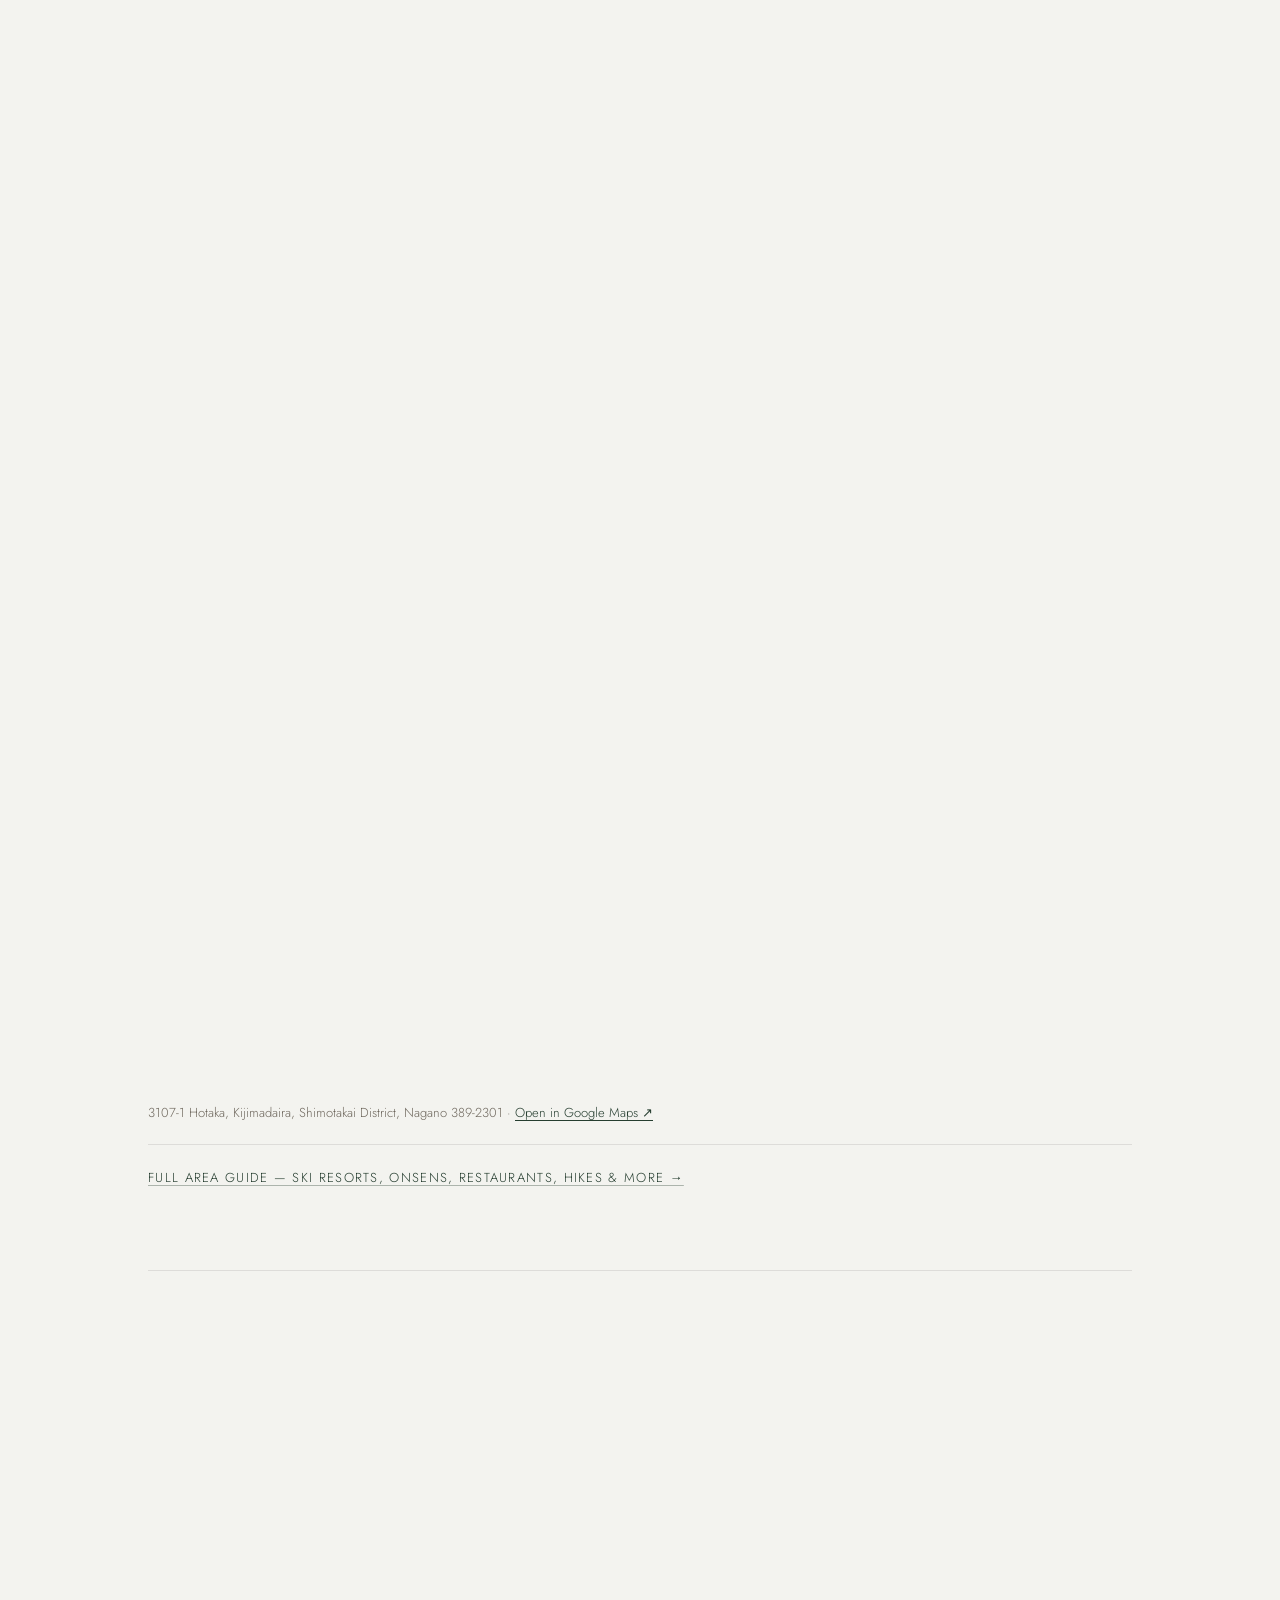
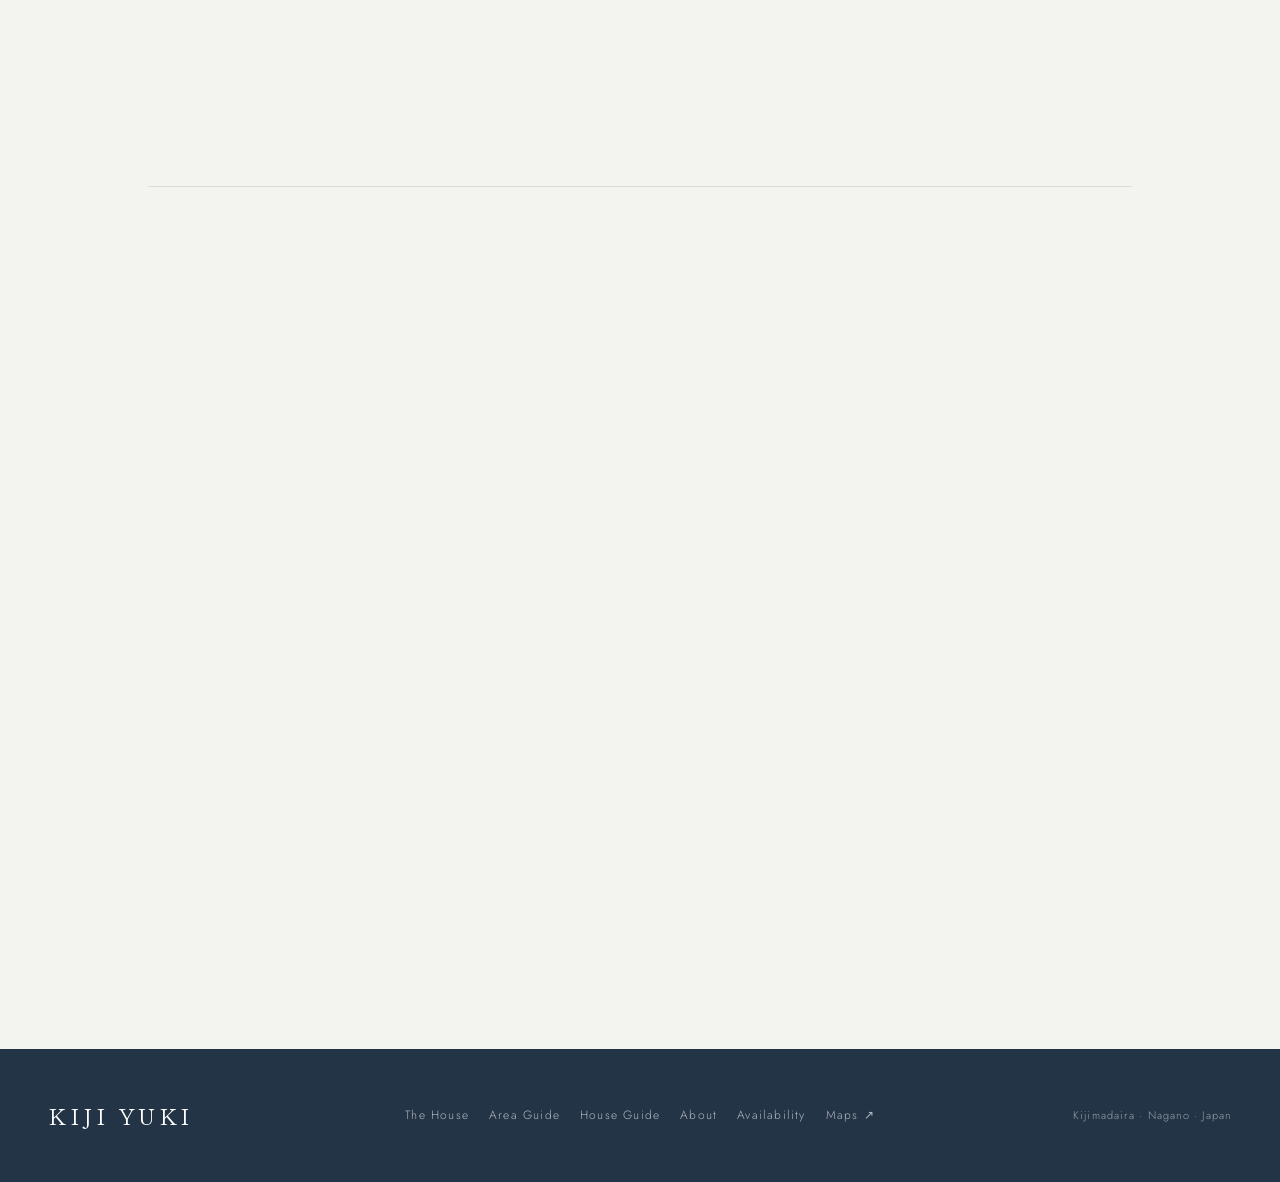
==== commit 837038c6: "Fix content errors, repair availability nav, replace emoji with SVG icons Content: - "iiyama Line" -" ====
--- a/index.html
+++ b/index.html
@@ -1,4 +1,4 @@
-﻿<!DOCTYPE html>
+<!DOCTYPE html>
 <html lang="en">
 <head>
 <meta charset="UTF-8">
@@ -19,8 +19,10 @@
 <link href="https://fonts.googleapis.com/css2?family=Shippori+Mincho+B1:wght@400;500;700&family=Jost:wght@200;300;400;500&display=swap" rel="stylesheet">
 <link rel="stylesheet" href="assets/css/main.css">
 <style>
-
-/* ─── NAV — HERO MODE (index only: starts transparent, fades to solid on scroll) ── */
+/* page-specific overrides on the shared heading base in main.css */
+.s-eyebrow { margin-bottom: 14px; }
+.s-title { font-size: clamp(30px, 4vw, 46px); }
+
 nav {
   transition: background 0.4s, border-color 0.4s, backdrop-filter 0.4s;
 }
@@ -34,8 +36,6 @@
 nav.hero-mode .nav-link:hover { color: #fff; }
 nav.hero-mode .btn-nav { color: #fff; border-color: rgba(255,255,255,0.5); }
 nav.hero-mode .btn-nav:hover { background: #fff; color: var(--forest); border-color: #fff; }
-
-/* ─── NAV responsive (index keeps btn-nav visible on mobile) ── */
 @media (max-width: 900px) {
   .nav-links { gap: 16px; }
   nav.hero-mode .hamburger span { background: rgba(255,255,255,0.85); }
@@ -44,8 +44,6 @@
 @media (min-width: 901px) {
   .cal-mobile-note { display: none; }
 }
-
-/* ─── HERO ─────────────────────────────────────────────── */
 .hero {
   position: relative;
   height: 100vh;
@@ -146,15 +144,6 @@
   background: rgba(255,255,255,0.7);
   animation: scrollDown 2s 1.5s infinite;
 }
-@keyframes scrollDown {
-  0%   { top: -100%; }
-  100% { top: 100%; }
-}
-@keyframes fadeUp {
-  to { opacity: 1; transform: translateY(0); }
-}
-
-/* ─── INTRO STRIP ──────────────────────────────────────── */
 .intro-strip {
   background: var(--forest);
   padding: 48px;
@@ -177,8 +166,6 @@
   color: rgba(255,255,255,0.62);
   font-weight: 300;
 }
-
-/* ─── GALLERY ──────────────────────────────────────────── */
 .gallery-section { padding: 72px 0 0; }
 .section-label {
   font-size: 10px;
@@ -248,7 +235,6 @@
   transition: background 0.35s;
 }
 .gp:hover .gp-overlay { background: rgba(0,0,0,0.06); }
-
 .gallery-strip-wrap {
   overflow-x: auto;
   display: flex;
@@ -278,7 +264,6 @@
   filter: brightness(0.92);
 }
 .gs-btn:hover .gs-img { opacity: 0.88; filter: brightness(1); }
-
 .gallery-footer {
   padding: 16px 48px;
   display: flex;
@@ -303,33 +288,9 @@
   transition: color 0.2s;
 }
 .btn-gallery:hover { color: var(--rust); }
-
-/* ─── CONTENT WRAPPER ──────────────────────────────────── */
 .content { max-width: 1080px; margin: 0 auto; padding: 0 48px; }
 section { padding: 80px 0; }
 .divider { border: none; border-top: 1px solid var(--border); }
-
-/* ─── SECTION HEADINGS ─────────────────────────────────── */
-.s-eyebrow {
-  font-size: 10px;
-  letter-spacing: 0.28em;
-  text-transform: uppercase;
-  color: var(--rust);
-  font-weight: 400;
-  margin-bottom: 14px;
-  display: block;
-}
-.s-title {
-  font-family: 'Shippori Mincho B1', serif;
-  font-size: clamp(30px, 4vw, 46px);
-  font-weight: 400;
-  color: var(--text);
-  line-height: 1.15;
-  margin-bottom: 32px;
-}
-.s-title em { font-style: italic; color: var(--forest); }
-
-/* ─── STATS BAR ────────────────────────────────────────── */
 .stats-bar {
   display: grid;
   grid-template-columns: repeat(4,1fr);
@@ -353,8 +314,6 @@
   line-height: 1;
 }
 .stat-l { font-size: 12px; color: var(--stone); letter-spacing: 0.06em; }
-
-/* ─── ABOUT ────────────────────────────────────────────── */
 .about-grid {
   display: grid;
   grid-template-columns: 1fr 1fr;
@@ -394,8 +353,6 @@
   text-transform: uppercase;
   color: rgba(255,255,255,0.75);
 }
-
-/* ─── CTA BAND ─────────────────────────────────────────── */
 .cta-band {
   background: var(--forest);
   padding: 56px 64px;
@@ -448,8 +405,6 @@
   transition: border-color 0.2s, color 0.2s;
 }
 .btn-border:hover { border-color: rgba(255,255,255,0.8); color: #fff; }
-
-/* ─── BEDROOMS ─────────────────────────────────────────── */
 .bedroom-scroll {
   display: grid;
   grid-template-columns: repeat(5, 1fr);
@@ -475,8 +430,7 @@
 .bed-eyebrow { font-size: 9px; letter-spacing: 0.2em; text-transform: uppercase; color: var(--rust); display: block; margin-bottom: 5px; }
 .bed-name { font-family: 'Shippori Mincho B1', serif; font-size: 16px; font-weight: 400; color: var(--text); display: block; margin-bottom: 2px; }
 .bed-detail { font-size: 12px; color: var(--stone); }
-
-/* ─── AMENITIES ────────────────────────────────────────── */
+.bed-summary { margin-top: 20px; font-size: 13.5px; color: var(--text-2); line-height: 1.7; max-width: 620px; }
 .amenity-list {
   display: grid;
   grid-template-columns: 1fr 1fr;
@@ -504,8 +458,6 @@
 .am-text { flex: 1; }
 .am-name { font-size: 14px; font-weight: 400; color: var(--text); display: block; }
 .am-sub { font-size: 12px; color: var(--stone); margin-top: 2px; display: block; }
-
-/* ─── VEHICLE ──────────────────────────────────────────── */
 .vehicle-grid {
   display: grid;
   grid-template-columns: 1fr 1fr;
@@ -530,8 +482,6 @@
   max-width: 680px;
 }
 .note-card strong { color: var(--text); font-weight: 400; }
-
-/* ─── SEASONS ──────────────────────────────────────────── */
 .seasons-grid {
   display: grid;
   grid-template-columns: 1fr 1fr;
@@ -591,8 +541,6 @@
   pointer-events: none;
   mix-blend-mode: screen;
 }
-
-/* ─── GREEN SEASON FEATURE ─────────────────────────────── */
 .green-grid {
   display: grid;
   grid-template-columns: 1fr 1fr;
@@ -637,8 +585,6 @@
 @media (max-width: 900px) {
   .green-grid { grid-template-columns: 1fr; gap: 32px; }
 }
-
-/* ─── LOCATION ─────────────────────────────────────────── */
 .location-grid {
   display: grid;
   grid-template-columns: 1fr 1fr;
@@ -663,8 +609,6 @@
 .nearby-icon { font-size: 22px; margin-bottom: 8px; display: block; }
 .nearby-name { font-family: 'Shippori Mincho B1', serif; font-size: 17px; font-weight: 400; color: var(--text); display: block; margin-bottom: 4px; }
 .nearby-desc { font-size: 13px; color: var(--stone); line-height: 1.6; }
-
-/* ─── GETTING THERE ────────────────────────────────────── */
 .transport-grid { display: grid; grid-template-columns: 1fr 1fr; gap: 48px; }
 .tr-head {
   font-family: 'Shippori Mincho B1', serif;
@@ -686,8 +630,6 @@
 }
 .tr-item:last-child { border-bottom: none; }
 .tr-num { font-family: 'Shippori Mincho B1', serif; font-size: 13px; color: var(--rust); flex-shrink: 0; font-weight: 400; }
-
-/* ─── AVAIL ────────────────────────────────────────────── */
 .avail-section {
   background: var(--white);
   border: 1px solid var(--border2);
@@ -768,8 +710,6 @@
   transition: border-color 0.2s, color 0.2s;
 }
 .btn-outline-dark:hover { border-color: var(--forest); }
-
-/* ─── RULES ────────────────────────────────────────────── */
 .rules-list {
   display: grid;
   grid-template-columns: 1fr 1fr;
@@ -786,8 +726,6 @@
   color: var(--text-2);
 }
 .rule-dot { width: 4px; height: 4px; border-radius: 50%; background: var(--rust); flex-shrink: 0; }
-
-/* ─── LIGHTBOX ─────────────────────────────────────────── */
 .lightbox {
   display: none;
   position: fixed;
@@ -871,23 +809,19 @@
   color: rgba(255,255,255,0.65);
   letter-spacing: 0.1em;
 }
-
-/* ─── RESPONSIVE — TABLET 768–1080px ───────────────────── */
 @media (max-width: 1080px) {
   .bedroom-scroll { grid-template-columns: repeat(3, 1fr); }
   .seasons-grid { grid-template-columns: 1fr 1fr; }
   .location-grid { grid-template-columns: 1fr 1fr; }
   .map-frame { grid-row: 1 / 3; }
 }
-
-/* ─── RESPONSIVE — TABLET 640–900px ────────────────────── */
 @media (max-width: 900px) {
-  /* HERO */
+  
   .hero { min-height: 100svh; }
   .hero-content { padding: 0 24px 52px; }
   .hero-scroll { display: none; }
 
-  /* GALLERY */
+  
   .section-label { padding: 0 20px; }
   .gallery-mosaic {
     grid-template-columns: 1fr 1fr;
@@ -897,76 +831,74 @@
   .gallery-footer { padding: 12px 20px; }
   .gs-img { height: 130px; min-width: 190px; }
 
-  /* CONTENT */
+  
   .content { padding: 0 24px; }
   section { padding: 56px 0; }
 
-  /* STATS */
+  
   .stats-bar { grid-template-columns: 1fr 1fr; }
   .stat-box:nth-child(2) { border-right: none; }
   .stat-box:nth-child(3) { border-bottom: none; }
   .stat-box:nth-child(4) { border-bottom: none; }
 
-  /* ABOUT */
+  
   .about-grid { grid-template-columns: 1fr; gap: 32px; }
   .about-img { aspect-ratio: 16/9; }
 
-  /* VEHICLE */
+  
   .vehicle-grid { grid-template-columns: 1fr; gap: 32px; }
 
-  /* CTA */
+  
   .cta-band { grid-template-columns: 1fr; padding: 36px 28px; gap: 24px; }
   .cta-actions { min-width: unset; flex-direction: row; flex-wrap: wrap; gap: 8px; }
   .btn-solid, .btn-border { flex: 1; min-width: 140px; font-size: 11px; padding: 12px 16px; }
 
-  /* BEDROOMS */
+  
   .bedroom-scroll { grid-template-columns: 1fr 1fr; gap: 8px; }
   .bedroom-card img { height: 120px; }
 
-  /* AMENITIES */
+  
   .amenity-list { grid-template-columns: 1fr; column-gap: 0; }
 
-  /* SEASONS */
+  
   .seasons-grid { grid-template-columns: 1fr 1fr; }
   .season-card { height: 300px; }
 
-  /* LOCATION */
+  
   .location-grid { grid-template-columns: 1fr 1fr; }
   .map-frame { grid-column: 1 / 3; grid-row: auto; height: 260px; }
 
-  /* TRANSPORT */
+  
   .transport-grid { grid-template-columns: 1fr; gap: 32px; }
 
-  /* RULES */
+  
   .rules-list { grid-template-columns: 1fr; column-gap: 0; }
 
-  /* AVAIL */
+  
   .avail-section { padding: 40px 24px; }
   .avail-section::before { font-size: 80px; }
   .avail-btns { flex-direction: column; align-items: stretch; gap: 10px; }
   .btn-big, .btn-outline-dark { width: 100%; text-align: center; }
 
-  /* LIGHTBOX */
+  
   .lb-img-wrap { padding: 0 52px; }
   .lb-nav { width: 40px; height: 40px; font-size: 18px; }
 
-  /* INTRO */
+  
   .intro-strip { padding: 40px 24px; }
 }
-
-/* ─── RESPONSIVE — PHONE < 560px ───────────────────────── */
 @media (max-width: 560px) {
   .hero-title { font-size: clamp(48px, 14vw, 72px); line-height: 0.95; }
   .hero-tagline { font-size: 15px; }
 
-  /* gallery: single column on small phones */
+  
   .gallery-mosaic {
     grid-template-columns: 1fr;
     grid-template-rows: auto;
   }
   .gp-main { grid-column: auto; height: 240px; }
   .gp { height: 180px; }
-  .sub4 { display: none; } /* hide sub-grid, show only main + strip */
+  .sub4 { display: none; } 
 
   .stats-bar { grid-template-columns: 1fr 1fr; }
   .stat-box { padding: 16px 16px; }
@@ -974,24 +906,24 @@
 
   .s-title { font-size: 28px; }
 
-  /* bedrooms: 1 col on tiny phones */
+  
   .bedroom-scroll { grid-template-columns: 1fr 1fr; }
   .bedroom-card img { height: 100px; }
 
-  /* seasons: 1 col */
+  
   .seasons-grid { grid-template-columns: 1fr; }
   .season-card { height: 260px; }
 
-  /* location: 1 col */
+  
   .location-grid { grid-template-columns: 1fr; }
   .map-frame { grid-column: auto; }
   .nearby-card { grid-column: auto; }
 
-  /* calendar: smaller on phones, add open link */
+  
   .cal-wrap iframe { height: 440px; }
   .cal-mobile-note { display: block; }
 
-  /* lightbox on mobile: full screen */
+  
   .lb-img-wrap { padding: 0 40px; }
   .lb-nav { width: 36px; height: 36px; font-size: 16px; }
   .lb-img { max-height: 70vh; }
@@ -1003,12 +935,9 @@
   .intro-strip { padding: 32px 20px; }
   .intro-quote { font-size: 20px; }
 }
-
-/* ─── TABLET PORTRAIT ONLY (600–768) ───────────────────── */
 @media (min-width: 560px) and (max-width: 900px) {
   .bedroom-scroll { grid-template-columns: repeat(3, 1fr); }
 }
-
 </style>
 </head>
 <body>
@@ -1112,9 +1041,9 @@
 
   <!-- STATS -->
   <div class="stats-bar reveal" id="the-house">
-    <div class="stat-box"><span class="stat-n">14</span><span class="stat-l">Guests max</span></div>
+    <div class="stat-box"><span class="stat-n">14</span><span class="stat-l">Sleeps</span></div>
     <div class="stat-box"><span class="stat-n">4</span><span class="stat-l">Bedrooms</span></div>
-    <div class="stat-box"><span class="stat-n">10</span><span class="stat-l">Beds + 4 futons</span></div>
+    <div class="stat-box"><span class="stat-n">4</span><span class="stat-l">Futons as well</span></div>
     <div class="stat-box"><span class="stat-n">8 min</span><span class="stat-l">To ski resort</span></div>
   </div>
 
@@ -1179,6 +1108,7 @@
         <div class="bedroom-body"><span class="bed-eyebrow">+ Futons</span><span class="bed-name">4 Singles</span><span class="bed-detail">Any tatami room</span></div>
       </div>
     </div>
+    <p class="bed-summary reveal">Two queens, two singles and two bunks across the four bedrooms, plus four futons for any tatami room. Fourteen in total.</p>
   </section>
 
   <hr class="divider">
@@ -1223,7 +1153,7 @@
       <div class="season-body">
         <span class="season-badge">Spring · Apr – May</span>
         <h3 class="season-h">Cherry Blossoms</h3>
-        <p class="season-p">The valley turns pink. The iiyama Line in bloom is one of Japan's great train journeys.</p>
+        <p class="season-p">The valley turns pink. The Iiyama Line in bloom is one of Japan's great train journeys.</p>
       </div>
     </a>
     <a class="season-card" href="guide.html#outdoors">
@@ -1287,27 +1217,27 @@
         <iframe title="Kiji Yuki location" src="https://maps.google.com/maps?q=3107-1+Hotaka,+Kijimadaira,+Shimotakai+District,+Nagano+389-2301,+Japan&output=embed" allowfullscreen loading="lazy"></iframe>
       </div>
       <a class="nearby-card" href="guide.html#resorts" style="text-decoration:none;color:inherit;display:block;">
-        <span class="nearby-icon" aria-hidden="true">⛷</span>
+        <span class="nearby-icon" aria-hidden="true"><svg class="icon" viewBox="0 0 24 24" aria-hidden="true" focusable="false"><path d="M2 20h20"/><path d="M4 20l6-11 3.5 6 2-3L21 20"/><path d="M10 9l1.6 2.9"/></svg></span>
         <span class="nearby-name">Ski Resorts</span>
         <p class="nearby-desc">Nozawa Onsen, Shiga Kogen and more — Japan's best powder, far fewer crowds than Hakuba.</p>
       </a>
       <a class="nearby-card" href="guide.html#onsens" style="text-decoration:none;color:inherit;display:block;">
-        <span class="nearby-icon" aria-hidden="true">♨</span>
+        <span class="nearby-icon" aria-hidden="true"><svg class="icon" viewBox="0 0 24 24" aria-hidden="true" focusable="false"><path d="M3 19c2 0 2.2-1 4-1s2.2 1 4 1 2.2-1 4-1 2.2 1 4 1"/><path d="M8 15c-1-1.4-1-2.6 0-4s1-2.6 0-4"/><path d="M12 14.5c-1-1.4-1-2.6 0-4s1-2.6 0-4"/><path d="M16 15c-1-1.4-1-2.6 0-4s1-2.6 0-4"/></svg></span>
         <span class="nearby-name">Onsens</span>
         <p class="nearby-desc">The Nozawa public baths are free and completely unforgettable. Several options nearby.</p>
       </a>
       <a class="nearby-card" href="guide.html#monkeys" style="text-decoration:none;color:inherit;display:block;">
-        <span class="nearby-icon" aria-hidden="true">🐒</span>
+        <span class="nearby-icon" aria-hidden="true"><svg class="icon" viewBox="0 0 24 24" aria-hidden="true" focusable="false"><circle cx="12" cy="13" r="6"/><circle cx="4.8" cy="10.5" r="2.3"/><circle cx="19.2" cy="10.5" r="2.3"/><ellipse cx="12" cy="15" rx="3.4" ry="2.6"/><path d="M10.4 10.6h.01M13.6 10.6h.01"/></svg></span>
         <span class="nearby-name">Snow Monkeys</span>
         <p class="nearby-desc">Jigokudani Monkey Park is a short drive — wild macaques in hot springs, open all year.</p>
       </a>
       <a class="nearby-card" href="guide.html#blossoms" style="text-decoration:none;color:inherit;display:block;">
-        <span class="nearby-icon" aria-hidden="true">🌸</span>
+        <span class="nearby-icon" aria-hidden="true"><svg class="icon" viewBox="0 0 24 24" aria-hidden="true" focusable="false"><circle cx="12" cy="6.2" r="2.9"/><circle cx="17.5" cy="10.2" r="2.9"/><circle cx="15.4" cy="16.7" r="2.9"/><circle cx="8.6" cy="16.7" r="2.9"/><circle cx="6.5" cy="10.2" r="2.9"/><circle cx="12" cy="12" r="1.5"/></svg></span>
         <span class="nearby-name">Cherry Blossoms</span>
-        <p class="nearby-desc">The Chikuma River valley and iiyama Line in late April and early May are spectacular.</p>
+        <p class="nearby-desc">The Chikuma River valley and Iiyama Line in late April and early May are spectacular.</p>
       </a>
       <a class="nearby-card" href="guide.html#food" style="text-decoration:none;color:inherit;display:block;">
-        <span class="nearby-icon" aria-hidden="true">🍜</span>
+        <span class="nearby-icon" aria-hidden="true"><svg class="icon" viewBox="0 0 24 24" aria-hidden="true" focusable="false"><path d="M3.5 11h17a8.5 8.5 0 0 1-17 0z"/><path d="M5.5 20h13"/><path d="M13.5 4.2l5.4 4.9"/><path d="M9 7.4c0-1 .9-1.2.9-2.2"/><path d="M12.4 6.6c0-1 .9-1.2.9-2.2"/></svg></span>
         <span class="nearby-name">Eating &amp; Drinking</span>
         <p class="nearby-desc">Lawson convenience store directly opposite. Local restaurants, ramen, and izakaya all within easy reach.</p>
       </a>
@@ -1350,7 +1280,7 @@
       <div>
         <div class="s-body">
           <p>We have a white Mitsubishi Delica D:5 (7-seater) with ski racks and winter tyres. If our schedule allows, you can borrow it during your stay. It's good for getting to the resorts, exploring the valley, or driving up to trailheads around Nagano.</p>
-          <p>It's a Japanese van built for mountain driving. Handles winter roads well, has space for everyone and all the gear. Ask at booking time if you'd like to use it, and we'll let you know if it's free.</p>
+          <p>It's a Japanese van built for mountain driving. Handles winter roads well, has space for everyone and all the gear. Just let us know when you're sorting out dates and we'll tell you if it's free.</p>
         </div>
         <div class="vehicle-points">
           <ul style="list-style:none;margin-top:20px;">
@@ -1361,7 +1291,7 @@
           </ul>
         </div>
         <div class="note-card" style="margin-top:28px;">
-          <strong>Not guaranteed.</strong> This is our personal van. We use it sometimes, so availability varies. Ask at booking time if you'd like to borrow it. If it's free, you pay for fuel. Insurance is covered.
+          <strong>Not guaranteed.</strong> This is our personal van. We use it sometimes, so availability varies. Mention it when you're working out dates. If it's free, just cover the fuel — insurance is sorted.
         </div>
       </div>
     </div>
--- a/assets/css/main.css
+++ b/assets/css/main.css
@@ -248,3 +248,91 @@
   }
   .reveal { opacity: 1; transform: none; }
 }
+
+/* ─── ICONS ──────────────────────────────────────────────── */
+/* Thin-line SVG icons replacing colour emoji. Sized in em so the
+   existing font-size on each icon container still controls scale. */
+.icon {
+  width: 1em;
+  height: 1em;
+  display: inline-block;
+  vertical-align: -0.125em;
+  fill: none;
+  stroke: currentColor;
+  stroke-width: 1.4;
+  stroke-linecap: round;
+  stroke-linejoin: round;
+  color: var(--forest);
+}
+.tab-btn .icon { color: currentColor; stroke-width: 1.3; margin-right: 7px; }
+.ov-icon .icon, .nearby-icon .icon, .food-icon .icon, .qn-icon .icon { color: var(--rust); }
+.etiq-icon .icon, .pdf-icon .icon { color: var(--forest); }
+.bin-icon .icon { color: var(--forest2); }
+.food-inline .icon { color: var(--rust); }
+
+/* ─── SHARED PAGE / SECTION HEADINGS ─────────────────────── */
+/* Canonical base for the page-header and section-heading patterns that
+   about / house / guide / availability / index all use. Pages override
+   only font-size (and about.html its narrower max-width) inline, since
+   inline <style> loads after this file. */
+.page-header {
+  padding: 100px 48px 0;
+  max-width: 1080px;
+  margin: 0 auto;
+}
+.page-eyebrow {
+  font-size: 10px;
+  letter-spacing: 0.28em;
+  text-transform: uppercase;
+  color: var(--rust);
+  font-weight: 400;
+  margin-bottom: 16px;
+  display: flex;
+  align-items: center;
+  gap: 14px;
+  opacity: 0;
+  transform: translateY(16px);
+  animation: fadeUp 0.8s 0.2s forwards;
+}
+.page-eyebrow::after {
+  content: '';
+  flex: 0 0 60px;
+  height: 1px;
+  background: var(--rust);
+  opacity: 0.4;
+}
+.page-title {
+  font-family: 'Shippori Mincho B1', serif;
+  font-weight: 400;
+  line-height: 1.08;
+  color: var(--text);
+  margin-bottom: 16px;
+  opacity: 0;
+  transform: translateY(20px);
+  animation: fadeUp 0.9s 0.4s forwards;
+}
+.page-title em { font-style: italic; color: var(--forest); }
+
+.s-eyebrow {
+  font-size: 10px;
+  letter-spacing: 0.28em;
+  text-transform: uppercase;
+  color: var(--rust);
+  font-weight: 400;
+  margin-bottom: 12px;
+  display: block;
+}
+.s-title {
+  font-family: 'Shippori Mincho B1', serif;
+  font-weight: 400;
+  color: var(--text);
+  line-height: 1.15;
+  margin-bottom: 20px;
+}
+.s-title em { font-style: italic; color: var(--forest); }
+
+/* Section body copy — used on index.html and house.html. Was previously
+   defined only in house.html, leaving the homepage copy unstyled. */
+.s-body { font-size: 15px; color: var(--text-2); line-height: 1.85; max-width: 680px; }
+.s-body p + p { margin-top: 14px; }
+.s-body strong { color: var(--text); font-weight: 400; }
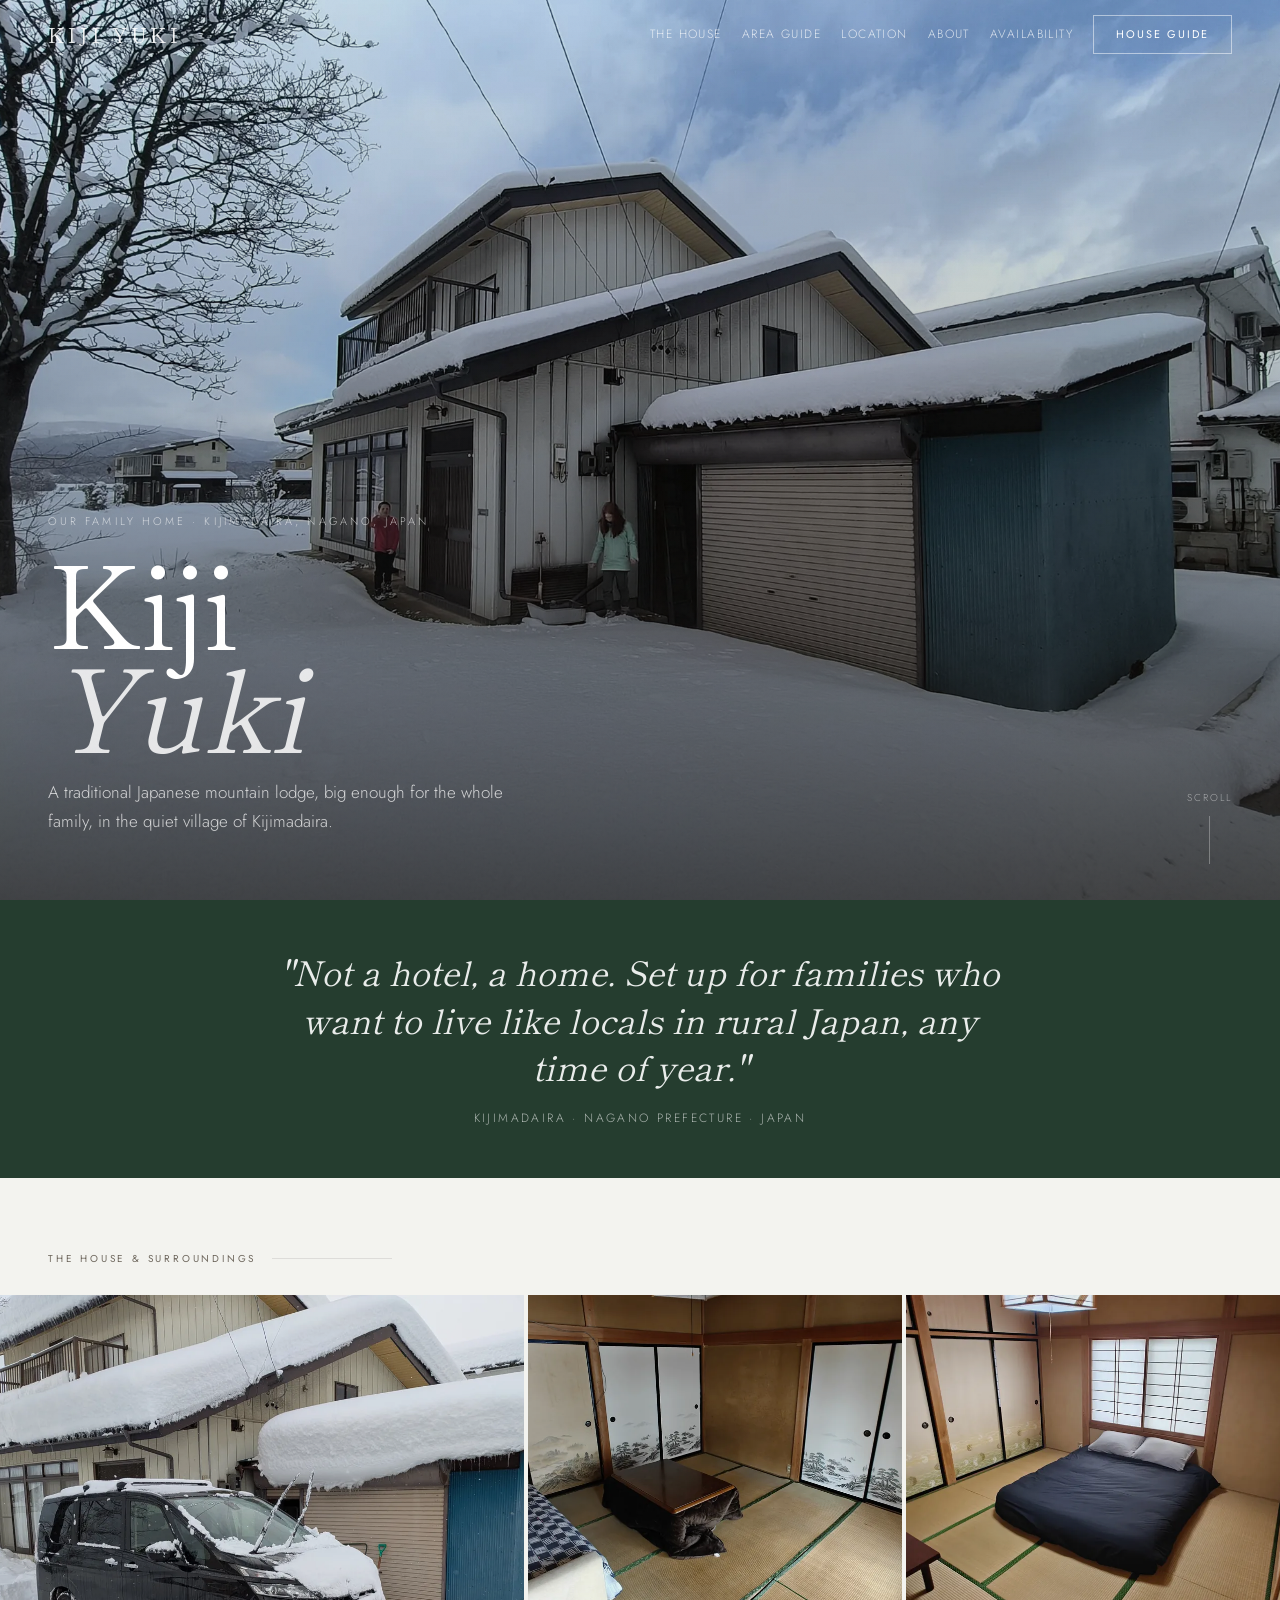
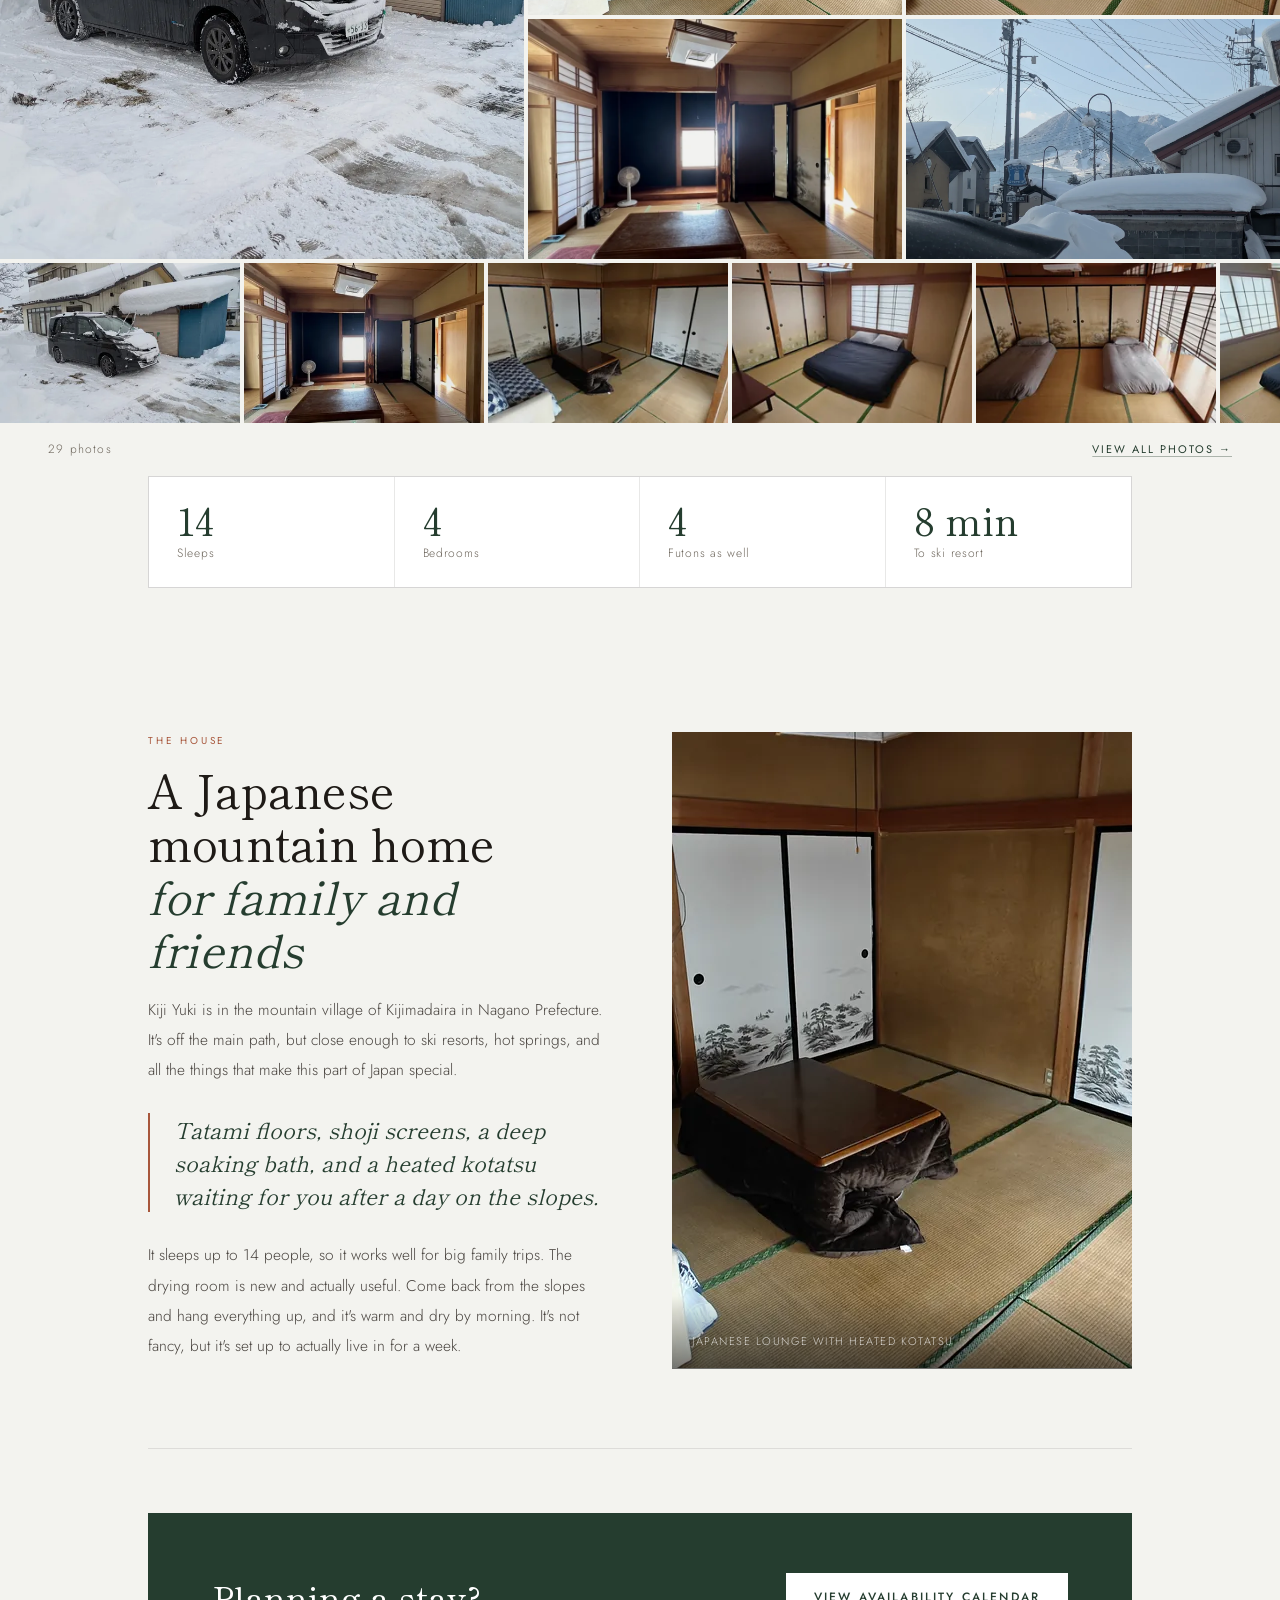
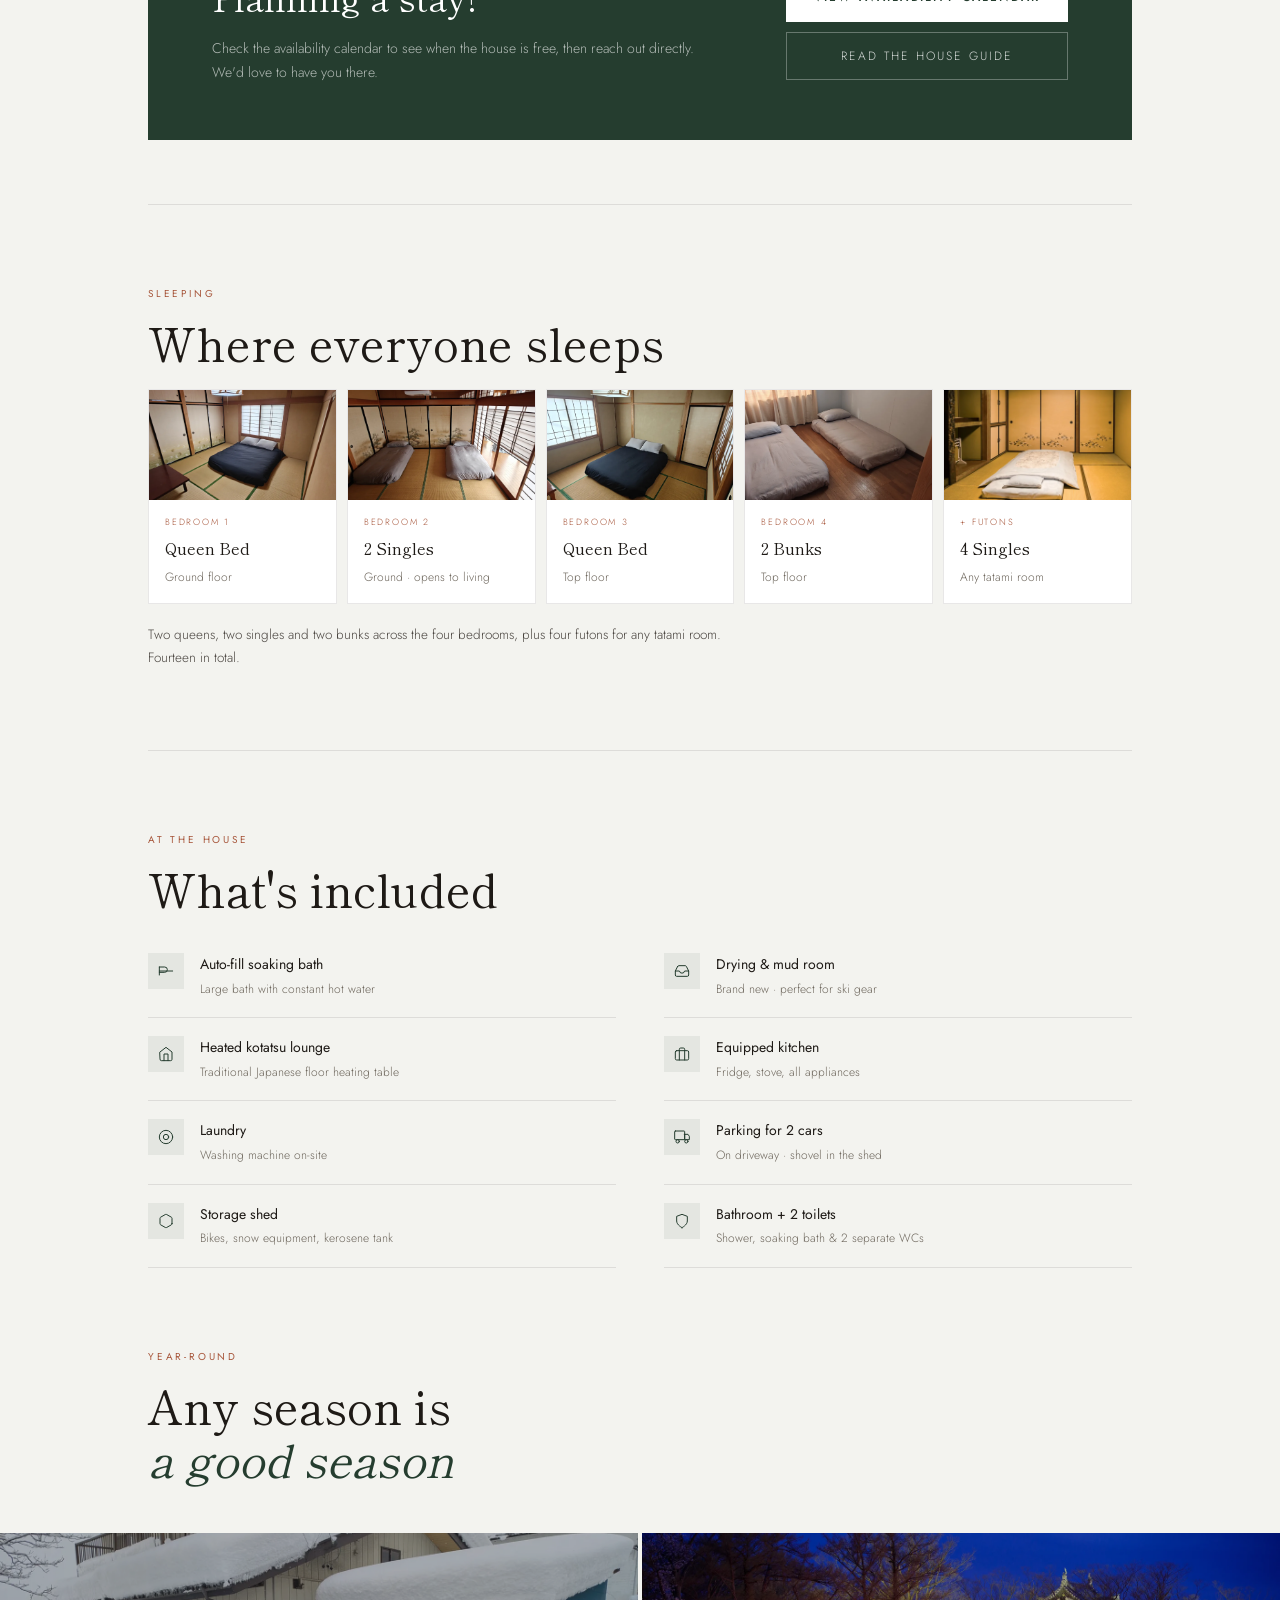
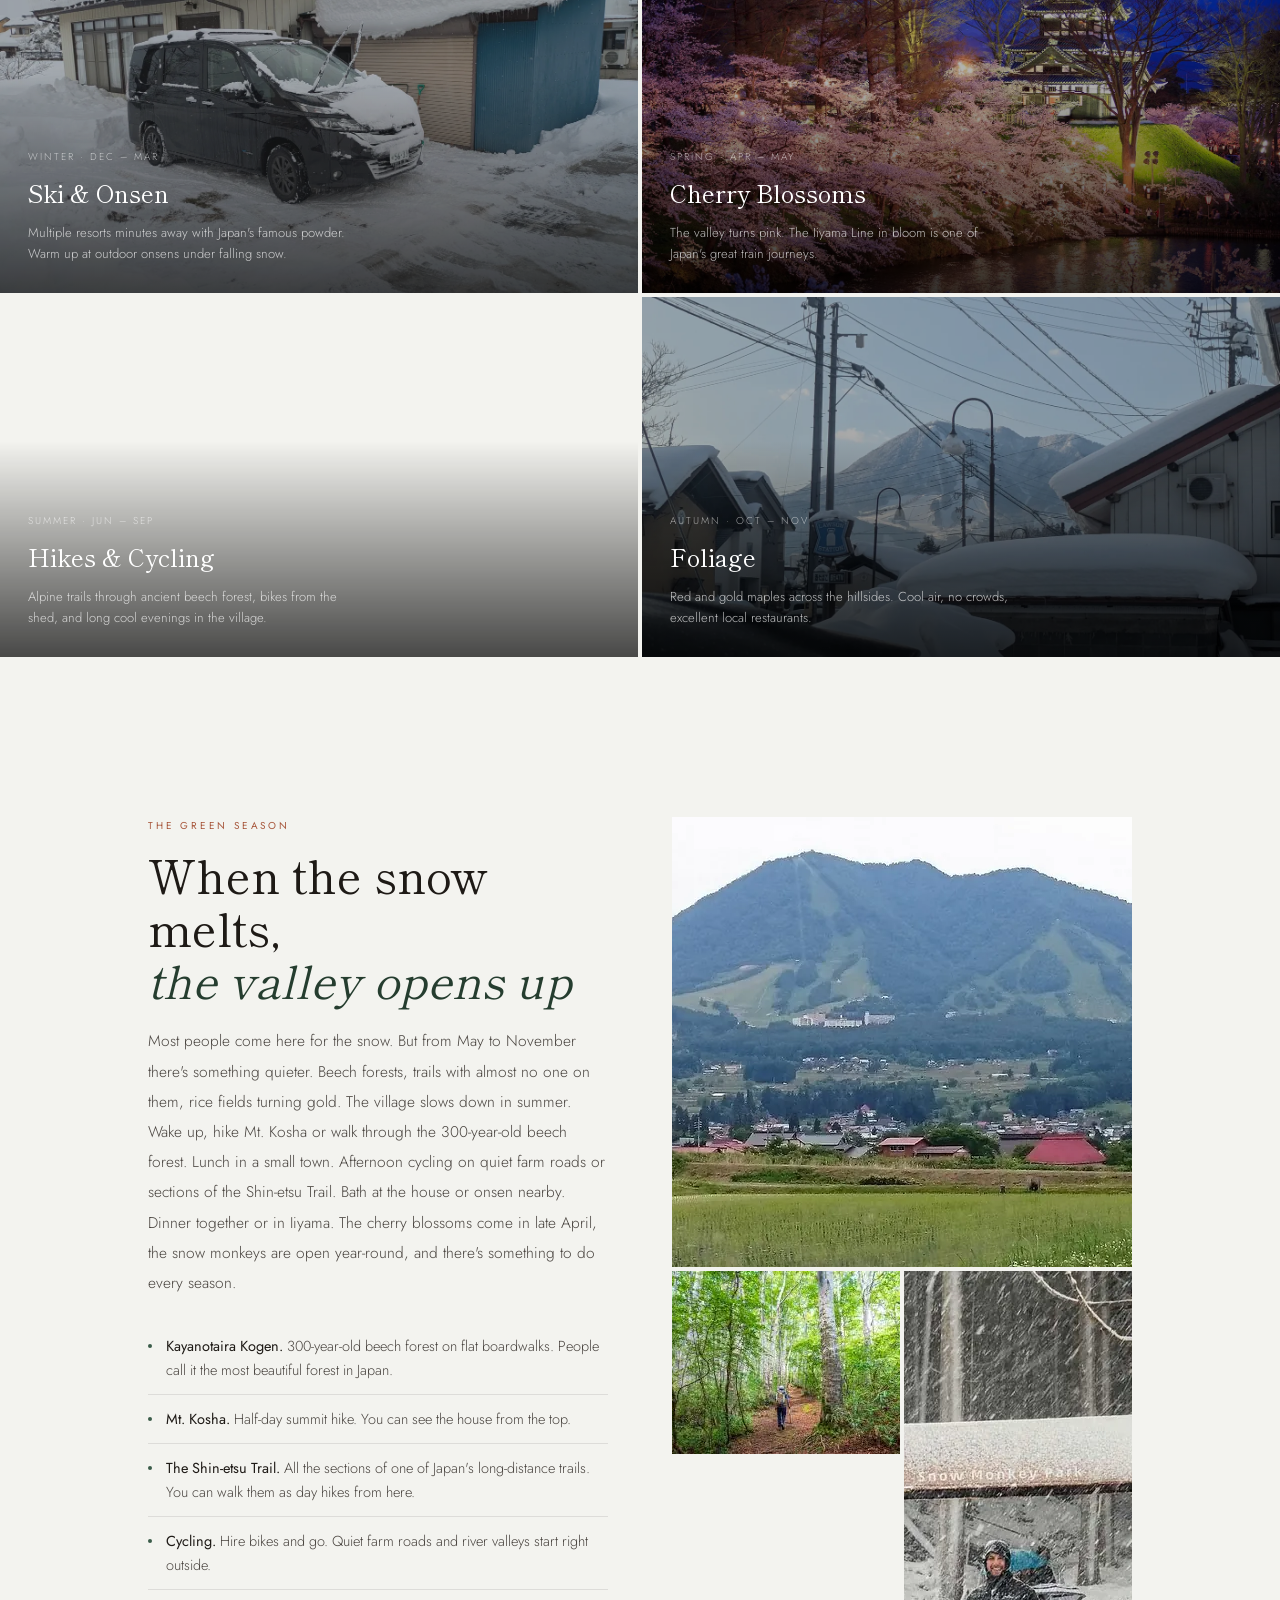
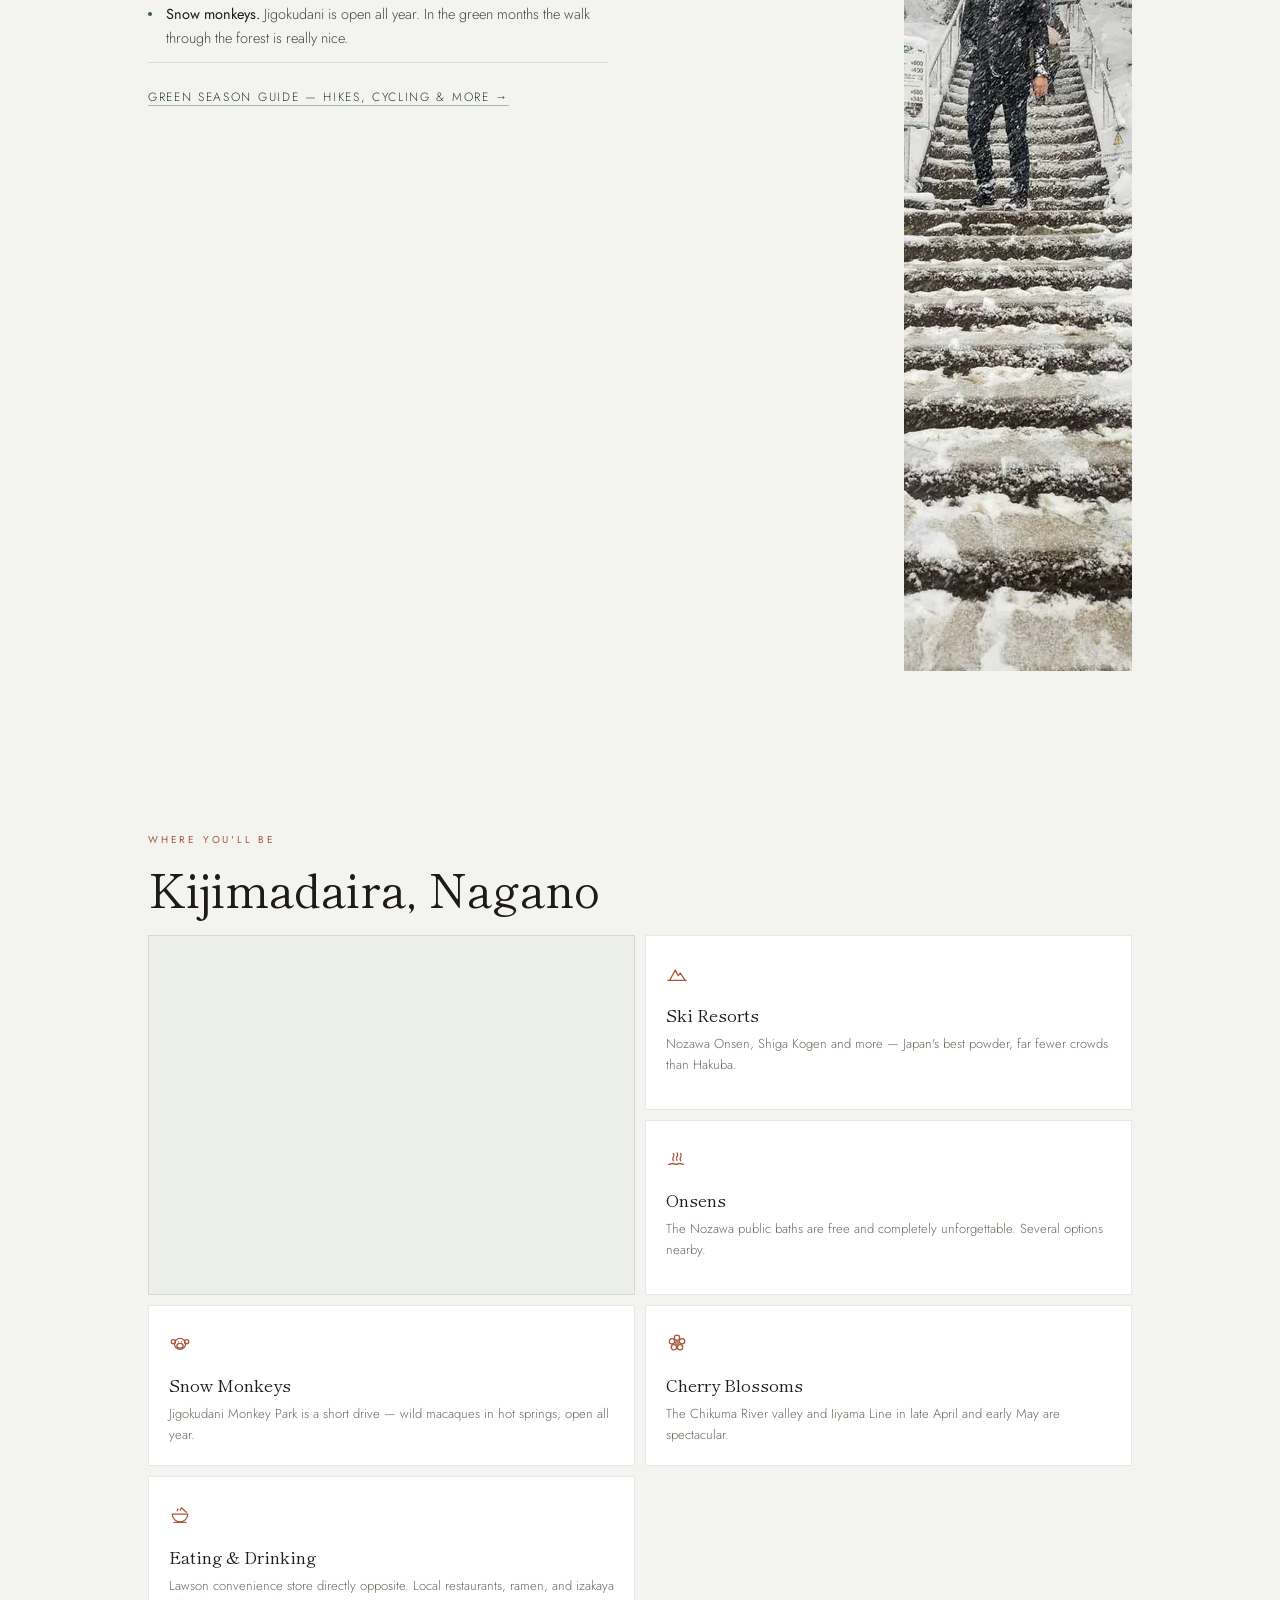
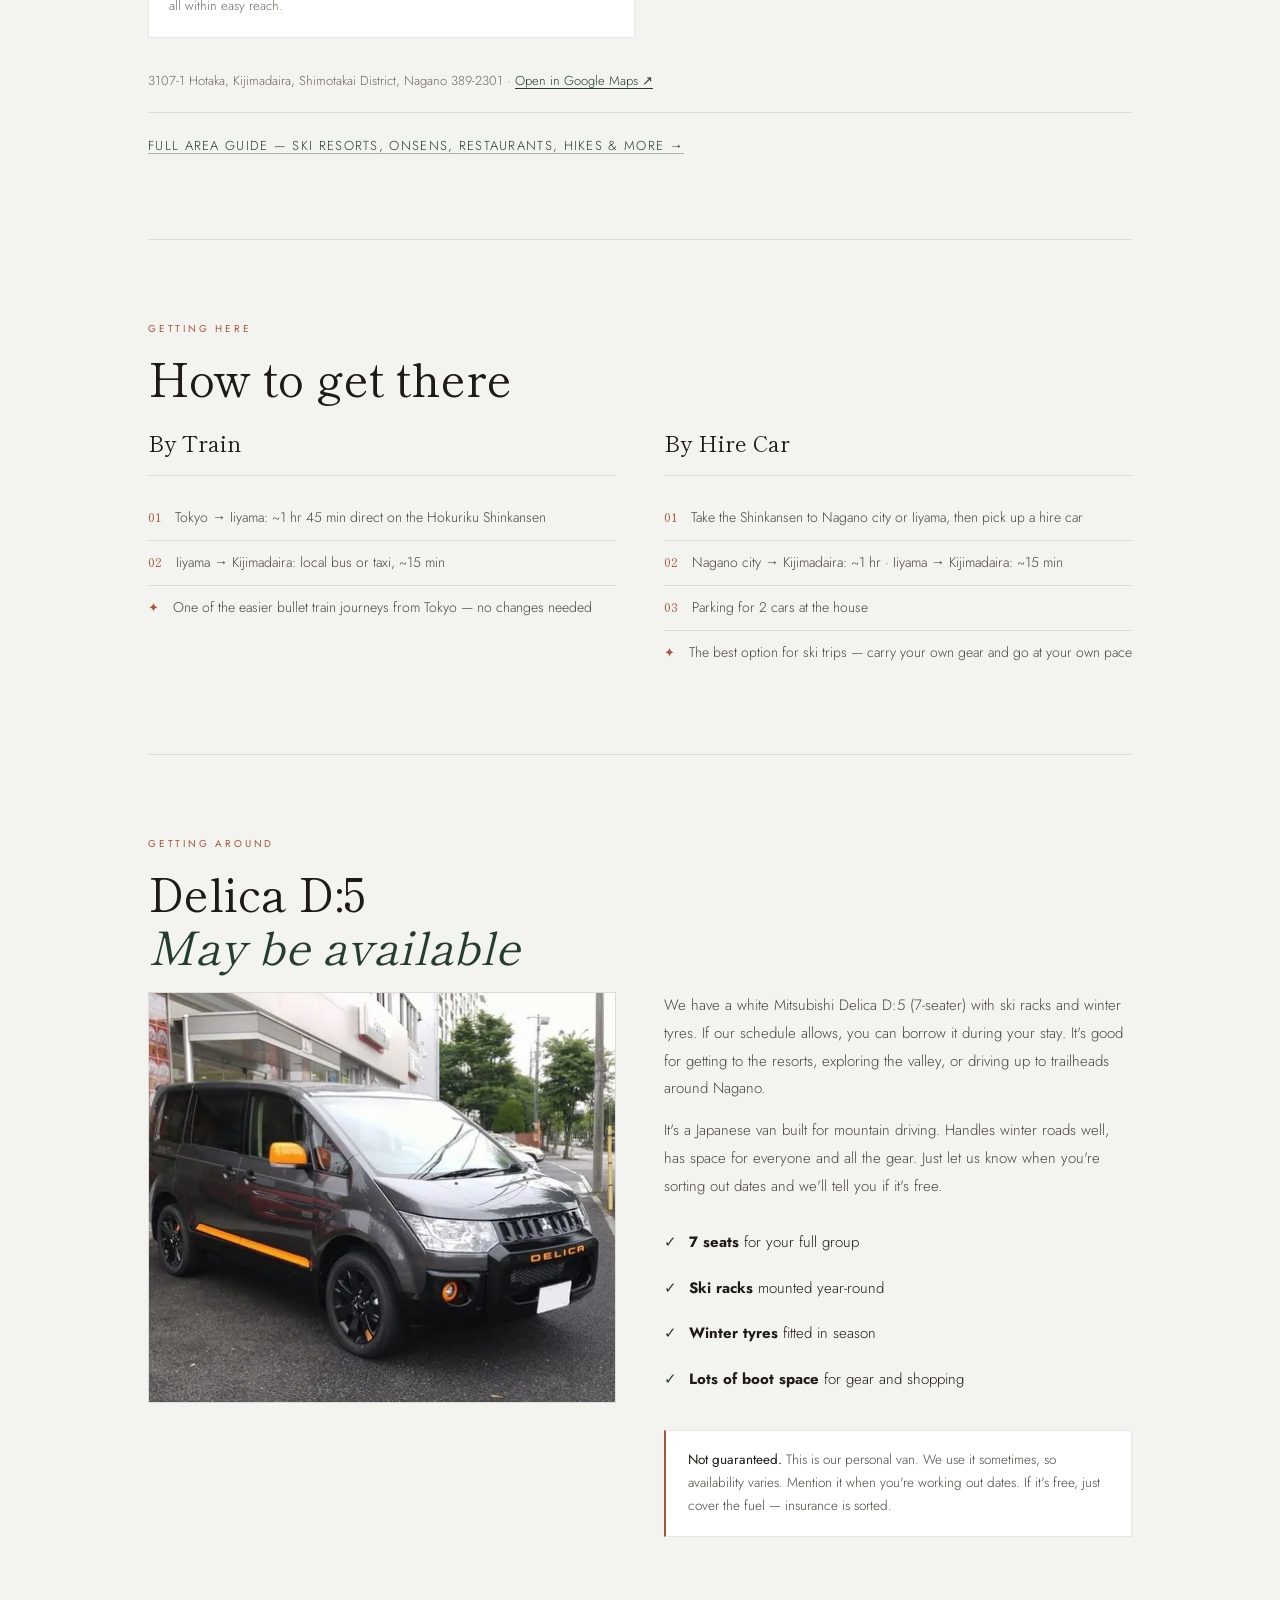
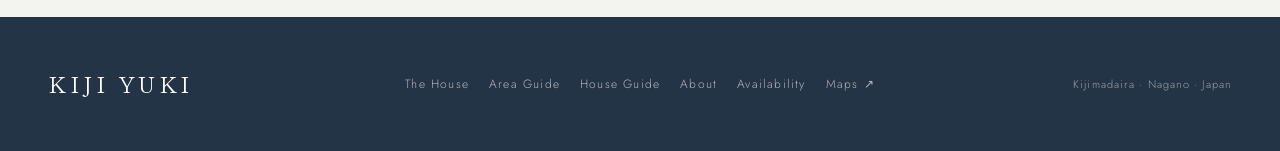
==== commit 1a851dde: "Serve photos as responsive WebP Generate four widths (400/800/1400/2000) of every photo as WebP q80," ====
--- a/index.html
+++ b/index.html
@@ -11,7 +11,7 @@
 <meta property="og:type" content="website">
 <meta property="og:title" content="Kiji Yuki — Our Family Home in Nagano, Japan">
 <meta property="og:description" content="Kiji Yuki is a traditional Japanese family home in Kijimadaira, Nagano, minutes from ski resorts in winter and beech-forest hiking, cycling, and cherry blossoms the rest of the year.">
-<meta property="og:image" content="https://kijiyuki.com/assets/img/exterior-winter.jpg">
+<meta property="og:image" content="https://kijiyuki.com/assets/img/w2000/exterior-winter.webp">
 <meta property="og:url" content="https://kijiyuki.com/">
 <meta name="twitter:card" content="summary_large_image">
 <meta name="robots" content="noindex">
@@ -55,7 +55,7 @@
 .hero-bg {
   position: absolute;
   inset: 0;
-  background-image: url('assets/img/IMG20260122130312.jpg');
+  background-image: url('assets/img/w2000/IMG20260122130312.webp');
   background-size: cover;
   background-position: center 40%;
   transform: scale(1.08);
@@ -999,27 +999,27 @@
 
   <div class="gallery-mosaic">
     <button type="button" class="gp gp-main" onclick="openLightbox(0)" aria-label="Open photo gallery — exterior in winter">
-      <img src="assets/img/exterior-winter.jpg" alt="Kiji Yuki in winter snow" loading="eager" fetchpriority="high">
+      <img src="assets/img/w1400/exterior-winter.webp" alt="Kiji Yuki in winter snow" loading="eager" fetchpriority="high" srcset="assets/img/w400/exterior-winter.webp 400w, assets/img/w800/exterior-winter.webp 800w, assets/img/w1400/exterior-winter.webp 1400w, assets/img/w2000/exterior-winter.webp 2000w" sizes="(max-width: 1080px) 100vw, 1080px" width="1400" height="1051" decoding="async">
       <span class="gp-overlay"></span>
       <span class="gp-label">Exterior · Winter</span>
     </button>
     <button type="button" class="gp sub4" onclick="openLightbox(2)" aria-label="Open photo gallery — living room">
-      <img src="assets/img/lounge-kotatsu.jpg" alt="Kotatsu lounge" loading="lazy">
+      <img src="assets/img/w1400/lounge-kotatsu.webp" alt="Kotatsu lounge" loading="lazy" srcset="assets/img/w400/lounge-kotatsu.webp 400w, assets/img/w800/lounge-kotatsu.webp 800w, assets/img/w1400/lounge-kotatsu.webp 1400w, assets/img/w2000/lounge-kotatsu.webp 2000w" sizes="(max-width: 1080px) 100vw, 1080px" width="1400" height="636" decoding="async">
       <span class="gp-overlay"></span>
       <span class="gp-label">Living Room</span>
     </button>
     <button type="button" class="gp sub4" onclick="openLightbox(3)" aria-label="Open photo gallery — bedroom 1">
-      <img src="assets/img/bedroom-1.jpg" alt="Bedroom 1" loading="lazy">
+      <img src="assets/img/w1400/bedroom-1.webp" alt="Bedroom 1" loading="lazy" srcset="assets/img/w400/bedroom-1.webp 400w, assets/img/w800/bedroom-1.webp 800w, assets/img/w1400/bedroom-1.webp 1400w, assets/img/w2000/bedroom-1.webp 2000w" sizes="(max-width: 1080px) 100vw, 1080px" width="1400" height="636" decoding="async">
       <span class="gp-overlay"></span>
       <span class="gp-label">Bedroom 1</span>
     </button>
     <button type="button" class="gp sub4" onclick="openLightbox(1)" aria-label="Open photo gallery — interior">
-      <img src="assets/img/interior.jpg" alt="Interior" loading="lazy">
+      <img src="assets/img/w800/interior.webp" alt="Interior" loading="lazy" srcset="assets/img/w400/interior.webp 400w, assets/img/w800/interior.webp 800w" sizes="(max-width: 1080px) 100vw, 1080px" width="800" height="600" decoding="async">
       <span class="gp-overlay"></span>
       <span class="gp-label">Interior</span>
     </button>
     <button type="button" class="gp sub4" onclick="openLightbox(12)" aria-label="Open photo gallery — the views">
-      <img src="assets/img/views.jpg" alt="Views" loading="lazy">
+      <img src="assets/img/w1400/views.webp" alt="Views" loading="lazy" srcset="assets/img/w400/views.webp 400w, assets/img/w800/views.webp 800w, assets/img/w1400/views.webp 1400w, assets/img/w2000/views.webp 2000w" sizes="(max-width: 1080px) 100vw, 1080px" width="1400" height="1051" decoding="async">
       <span class="gp-overlay"></span>
       <span class="gp-label">The Views</span>
     </button>
@@ -1060,7 +1060,7 @@
         </div>
       </div>
       <div class="about-img-wrap reveal reveal-delay-3">
-        <img class="about-img" src="assets/img/lounge-kotatsu.jpg" alt="Japanese lounge with kotatsu" loading="lazy">
+        <img class="about-img" src="assets/img/w1400/lounge-kotatsu.webp" alt="Japanese lounge with kotatsu" loading="lazy" srcset="assets/img/w400/lounge-kotatsu.webp 400w, assets/img/w800/lounge-kotatsu.webp 800w, assets/img/w1400/lounge-kotatsu.webp 1400w, assets/img/w2000/lounge-kotatsu.webp 2000w" sizes="(max-width: 1080px) 100vw, 1080px" width="1400" height="636" decoding="async">
         <span class="about-img-caption">Japanese lounge with heated kotatsu</span>
       </div>
     </div>
@@ -1088,23 +1088,23 @@
     <h2 class="s-title reveal reveal-delay-1">Where everyone sleeps</h2>
     <div class="bedroom-scroll">
       <div class="bedroom-card reveal reveal-delay-1">
-        <img src="assets/img/bedroom-1.jpg" alt="Bedroom 1" loading="lazy">
+        <img src="assets/img/w1400/bedroom-1.webp" alt="Bedroom 1" loading="lazy" srcset="assets/img/w400/bedroom-1.webp 400w, assets/img/w800/bedroom-1.webp 800w, assets/img/w1400/bedroom-1.webp 1400w, assets/img/w2000/bedroom-1.webp 2000w" sizes="(max-width: 1080px) 100vw, 1080px" width="1400" height="636" decoding="async">
         <div class="bedroom-body"><span class="bed-eyebrow">Bedroom 1</span><span class="bed-name">Queen Bed</span><span class="bed-detail">Ground floor</span></div>
       </div>
       <div class="bedroom-card reveal reveal-delay-2">
-        <img src="assets/img/bedroom-2.jpg" alt="Bedroom 2" loading="lazy">
+        <img src="assets/img/w1400/bedroom-2.webp" alt="Bedroom 2" loading="lazy" srcset="assets/img/w400/bedroom-2.webp 400w, assets/img/w800/bedroom-2.webp 800w, assets/img/w1400/bedroom-2.webp 1400w, assets/img/w2000/bedroom-2.webp 2000w" sizes="(max-width: 1080px) 100vw, 1080px" width="1400" height="636" decoding="async">
         <div class="bedroom-body"><span class="bed-eyebrow">Bedroom 2</span><span class="bed-name">2 Singles</span><span class="bed-detail">Ground · opens to living</span></div>
       </div>
       <div class="bedroom-card reveal reveal-delay-3">
-        <img src="assets/img/bedroom-3.jpg" alt="Bedroom 3" loading="lazy">
+        <img src="assets/img/w1400/bedroom-3.webp" alt="Bedroom 3" loading="lazy" srcset="assets/img/w400/bedroom-3.webp 400w, assets/img/w800/bedroom-3.webp 800w, assets/img/w1400/bedroom-3.webp 1400w, assets/img/w2000/bedroom-3.webp 2000w" sizes="(max-width: 1080px) 100vw, 1080px" width="1400" height="636" decoding="async">
         <div class="bedroom-body"><span class="bed-eyebrow">Bedroom 3</span><span class="bed-name">Queen Bed</span><span class="bed-detail">Top floor</span></div>
       </div>
       <div class="bedroom-card reveal reveal-delay-4">
-        <img src="assets/img/bedroom-4.jpg" alt="Bedroom 4" loading="lazy">
+        <img src="assets/img/w1400/bedroom-4.webp" alt="Bedroom 4" loading="lazy" srcset="assets/img/w400/bedroom-4.webp 400w, assets/img/w800/bedroom-4.webp 800w, assets/img/w1400/bedroom-4.webp 1400w, assets/img/w2000/bedroom-4.webp 2000w" sizes="(max-width: 1080px) 100vw, 1080px" width="1400" height="637" decoding="async">
         <div class="bedroom-body"><span class="bed-eyebrow">Bedroom 4</span><span class="bed-name">2 Bunks</span><span class="bed-detail">Top floor</span></div>
       </div>
       <div class="bedroom-card reveal reveal-delay-4">
-        <img src="assets/img/futons.jpg" alt="Futons" loading="lazy">
+        <img src="assets/img/w800/futons.webp" alt="Futons" loading="lazy" srcset="assets/img/w400/futons.webp 400w, assets/img/w800/futons.webp 800w" sizes="(max-width: 1080px) 100vw, 1080px" width="800" height="534" decoding="async">
         <div class="bedroom-body"><span class="bed-eyebrow">+ Futons</span><span class="bed-name">4 Singles</span><span class="bed-detail">Any tatami room</span></div>
       </div>
     </div>
@@ -1139,7 +1139,7 @@
   </div>
   <div class="seasons-grid reveal">
     <a class="season-card season-card--winter" href="guide.html#resorts">
-      <img src="assets/img/exterior-winter.jpg" alt="Kiji Yuki under deep snow in winter" loading="lazy">
+      <img src="assets/img/w1400/exterior-winter.webp" alt="Kiji Yuki under deep snow in winter" loading="lazy" srcset="assets/img/w400/exterior-winter.webp 400w, assets/img/w800/exterior-winter.webp 800w, assets/img/w1400/exterior-winter.webp 1400w, assets/img/w2000/exterior-winter.webp 2000w" sizes="(max-width: 1080px) 100vw, 1080px" width="1400" height="1051" decoding="async">
       <div class="season-overlay"></div>
       <div class="season-body">
         <span class="season-badge">Winter · Dec – Mar</span>
@@ -1148,7 +1148,7 @@
       </div>
     </a>
     <a class="season-card" href="guide.html#blossoms">
-      <img src="assets/img/cherry-blossoms-takada.jpg" alt="Cherry blossoms at Takada Castle Park" loading="lazy">
+      <img src="assets/img/w1400/cherry-blossoms-takada.webp" alt="Cherry blossoms at Takada Castle Park" loading="lazy" srcset="assets/img/w400/cherry-blossoms-takada.webp 400w, assets/img/w800/cherry-blossoms-takada.webp 800w, assets/img/w1400/cherry-blossoms-takada.webp 1400w, assets/img/w2000/cherry-blossoms-takada.webp 2000w" sizes="(max-width: 1080px) 100vw, 1080px" width="1400" height="933" decoding="async">
       <div class="season-overlay"></div>
       <div class="season-body">
         <span class="season-badge">Spring · Apr – May</span>
@@ -1157,7 +1157,7 @@
       </div>
     </a>
     <a class="season-card" href="guide.html#outdoors">
-      <img src="assets/img/hike-trail.jpg" alt="Beech forest trail at Kayanotaira Kogen in summer" loading="lazy">
+      <img src="assets/img/w800/hike-trail.webp" alt="Beech forest trail at Kayanotaira Kogen in summer" loading="lazy" srcset="assets/img/w400/hike-trail.webp 400w, assets/img/w800/hike-trail.webp 800w" sizes="(max-width: 1080px) 100vw, 1080px" width="800" height="533" decoding="async">
       <div class="season-overlay"></div>
       <div class="season-body">
         <span class="season-badge">Summer · Jun – Sep</span>
@@ -1166,7 +1166,7 @@
       </div>
     </a>
     <a class="season-card" href="guide.html#outdoors">
-      <img src="assets/img/views.jpg" alt="Autumn views over the valley from Kijimadaira" loading="lazy">
+      <img src="assets/img/w1400/views.webp" alt="Autumn views over the valley from Kijimadaira" loading="lazy" srcset="assets/img/w400/views.webp 400w, assets/img/w800/views.webp 800w, assets/img/w1400/views.webp 1400w, assets/img/w2000/views.webp 2000w" sizes="(max-width: 1080px) 100vw, 1080px" width="1400" height="1051" decoding="async">
       <div class="season-overlay"></div>
       <div class="season-body">
         <span class="season-badge">Autumn · Oct – Nov</span>
@@ -1197,10 +1197,10 @@
         <a class="green-link reveal reveal-delay-3" href="guide.html#outdoors">Green season guide — hikes, cycling &amp; more →</a>
       </div>
       <div class="green-img-stack reveal reveal-delay-3">
-        <img class="green-img-main" src="assets/img/hike-kosha.jpg" alt="Hiking trail on Mt. Kosha above Kijimadaira" loading="lazy">
+        <img class="green-img-main" src="assets/img/w800/hike-kosha.webp" alt="Hiking trail on Mt. Kosha above Kijimadaira" loading="lazy" srcset="assets/img/w400/hike-kosha.webp 400w, assets/img/w800/hike-kosha.webp 800w" sizes="(max-width: 1080px) 100vw, 1080px" width="800" height="450" decoding="async">
         <div class="green-img-pair">
-          <img src="assets/img/samurai-trail.jpg" alt="The Samurai Pass section of the Shin-etsu Trail" loading="lazy">
-          <img src="assets/img/monkey-park-trail.jpg" alt="Forest trail to the Jigokudani monkey park" loading="lazy">
+          <img src="assets/img/w400/samurai-trail.webp" alt="The Samurai Pass section of the Shin-etsu Trail" loading="lazy" srcset="assets/img/w400/samurai-trail.webp 275w" sizes="(max-width: 1080px) 100vw, 1080px" width="275" height="183" decoding="async">
+          <img src="assets/img/w800/monkey-park-trail.webp" alt="Forest trail to the Jigokudani monkey park" loading="lazy" srcset="assets/img/w400/monkey-park-trail.webp 400w, assets/img/w800/monkey-park-trail.webp 800w" sizes="(max-width: 1080px) 100vw, 1080px" width="800" height="1000" decoding="async">
         </div>
       </div>
     </div>
@@ -1276,7 +1276,7 @@
     <span class="s-eyebrow reveal">Getting Around</span>
     <h2 class="s-title reveal reveal-delay-1">Delica D:5<br><em>May be available</em></h2>
     <div class="vehicle-grid reveal reveal-delay-2">
-      <img class="vehicle-img" src="assets/img/delica-d5.jpg" alt="White Mitsubishi Delica D:5 minivan with ski racks" loading="lazy">
+      <img class="vehicle-img" src="assets/img/w800/delica-d5.webp" alt="White Mitsubishi Delica D:5 minivan with ski racks" loading="lazy" srcset="assets/img/w400/delica-d5.webp 400w, assets/img/w800/delica-d5.webp 800w" sizes="(max-width: 900px) 100vw, 540px" width="800" height="411" decoding="async">
       <div>
         <div class="s-body">
           <p>We have a white Mitsubishi Delica D:5 (7-seater) with ski racks and winter tyres. If our schedule allows, you can borrow it during your stay. It's good for getting to the resorts, exploring the valley, or driving up to trailheads around Nagano.</p>
@@ -1330,36 +1330,41 @@
 <script>
 /* ─── IMAGE DATA ─────────────────────────────────── */
 const IMAGES = [
-  { src: 'assets/img/exterior-winter.jpg', cap: 'Exterior · Winter' },
-  { src: 'assets/img/interior.jpg', cap: 'Interior' },
-  { src: 'assets/img/lounge-kotatsu.jpg', cap: 'Japanese lounge with kotatsu' },
-  { src: 'assets/img/bedroom-1.jpg', cap: 'Bedroom 1 · Queen bed · Ground floor' },
-  { src: 'assets/img/bedroom-2.jpg', cap: 'Bedroom 2 · 2 singles · Ground floor' },
-  { src: 'assets/img/bedroom-3.jpg', cap: 'Bedroom 3 · Queen bed · Top floor' },
-  { src: 'assets/img/bedroom-4.jpg', cap: 'Bedroom 4 · Bunk beds · Top floor' },
-  { src: 'assets/img/futons.jpg', cap: 'Futons · Any tatami room' },
-  { src: 'assets/img/kitchen.jpg', cap: 'Kitchen' },
-  { src: 'assets/img/bathroom.jpg', cap: 'Bathroom · Auto-fill soaking bath' },
-  { src: 'assets/img/drying-room.jpg', cap: 'New drying room · Ski gear' },
-  { src: 'assets/img/shed-storage.jpg', cap: 'Storage shed' },
-  { src: 'assets/img/views.jpg', cap: 'The Views' },
-  { src: 'assets/img/gallery-15.jpg', cap: '' },
-  { src: 'assets/img/gallery-16.jpg', cap: '' },
-  { src: 'assets/img/gallery-17.jpg', cap: '' },
-  { src: 'assets/img/gallery-18.jpg', cap: '' },
-  { src: 'assets/img/gallery-19.jpg', cap: '' },
-  { src: 'assets/img/gallery-20.jpg', cap: '' },
-  { src: 'assets/img/gallery-21.jpg', cap: '' },
-  { src: 'assets/img/gallery-22.jpg', cap: '' },
-  { src: 'assets/img/gallery-23.jpg', cap: '' },
-  { src: 'assets/img/gallery-24.jpg', cap: '' },
-  { src: 'assets/img/gallery-25.jpg', cap: '' },
-  { src: 'assets/img/gallery-26.jpg', cap: '' },
-  { src: 'assets/img/gallery-27.jpg', cap: '' },
-  { src: 'assets/img/gallery-28.jpg', cap: '' },
-  { src: 'assets/img/gallery-29.jpg', cap: '' },
-  { src: 'assets/img/gallery-30.jpg', cap: '' },
+  { n: 'exterior-winter', w: [400,800,1400,2000], d: [2000,1502], cap: 'Exterior · Winter' },
+  { n: 'interior', w: [400,800], d: [800,600], cap: 'Interior' },
+  { n: 'lounge-kotatsu', w: [400,800,1400,2000], d: [2000,908], cap: 'Japanese lounge with kotatsu' },
+  { n: 'bedroom-1', w: [400,800,1400,2000], d: [2000,908], cap: 'Bedroom 1 · Queen bed · Ground floor' },
+  { n: 'bedroom-2', w: [400,800,1400,2000], d: [2000,908], cap: 'Bedroom 2 · 2 singles · Ground floor' },
+  { n: 'bedroom-3', w: [400,800,1400,2000], d: [2000,908], cap: 'Bedroom 3 · Queen bed · Top floor' },
+  { n: 'bedroom-4', w: [400,800,1400,2000], d: [2000,910], cap: 'Bedroom 4 · Bunk beds · Top floor' },
+  { n: 'futons', w: [400,800], d: [800,534], cap: 'Futons · Any tatami room' },
+  { n: 'kitchen', w: [400,800,1400,2000], d: [2000,908], cap: 'Kitchen' },
+  { n: 'bathroom', w: [400,800,1400,2000], d: [2000,908], cap: 'Bathroom · Auto-fill soaking bath' },
+  { n: 'drying-room', w: [400,800,1400,2000], d: [2000,908], cap: 'New drying room · Ski gear' },
+  { n: 'shed-storage', w: [400,800,1400,2000], d: [2000,1502], cap: 'Storage shed' },
+  { n: 'views', w: [400,800,1400,2000], d: [2000,1502], cap: 'The Views' },
+  { n: 'gallery-15', w: [400,800,1400], d: [1400,788], cap: '' },
+  { n: 'gallery-16', w: [400], d: [400,566], cap: '' },
+  { n: 'gallery-17', w: [400,800,1400,2000], d: [2000,1500], cap: '' },
+  { n: 'gallery-18', w: [400,800,1400], d: [1400,1867], cap: '' },
+  { n: 'gallery-19', w: [400,800,1400,2000], d: [2000,908], cap: '' },
+  { n: 'gallery-20', w: [400,800,1400,2000], d: [2000,908], cap: '' },
+  { n: 'gallery-21', w: [400,800,1400,2000], d: [2000,908], cap: '' },
+  { n: 'gallery-22', w: [400,800,1400,2000], d: [2000,908], cap: '' },
+  { n: 'gallery-23', w: [400,800,1400], d: [1400,3084], cap: '' },
+  { n: 'gallery-24', w: [400,800,1400,2000], d: [2000,908], cap: '' },
+  { n: 'gallery-25', w: [400,800,1400,2000], d: [2000,908], cap: '' },
+  { n: 'gallery-26', w: [400,800,1400,2000], d: [2000,908], cap: '' },
+  { n: 'gallery-27', w: [400,800,1400,2000], d: [2000,908], cap: '' },
+  { n: 'gallery-28', w: [400,800,1400,2000], d: [2000,908], cap: '' },
+  { n: 'gallery-29', w: [400,800,1400,2000], d: [2000,908], cap: '' },
+  { n: 'gallery-30', w: [400,800,1400,2000], d: [2000,908], cap: '' },
 ];
+
+const iPath  = (o, w) => 'assets/img/w' + w + '/' + o.n + '.webp';
+const iSrc   = o => iPath(o, o.w[o.w.length - 1]);
+const iThumb = o => iPath(o, o.w[0]);
+const iSet   = o => o.w.map(w => iPath(o, w) + ' ' + w + 'w').join(', ');
 
 /* ─── POPULATE STRIP ─────────────────────────────── */
 const strip = document.getElementById('galleryStrip');
@@ -1371,9 +1376,12 @@
   btn.setAttribute('aria-label', 'Open photo ' + (i + 1) + ' of ' + IMAGES.length + (img.cap ? ' — ' + img.cap : ''));
   const el = document.createElement('img');
   el.className = 'gs-img';
-  el.src = img.src;
+  el.src = iThumb(img);
   el.alt = img.cap || 'Kiji Yuki photo ' + (i + 1);
   el.loading = 'lazy';
+  el.decoding = 'async';
+  el.width = img.d[0];
+  el.height = img.d[1];
   btn.onclick = () => openLightbox(i);
   btn.appendChild(el);
   strip.appendChild(btn);
@@ -1402,7 +1410,12 @@
 }
 function updateLb() {
   const img = document.getElementById('lbImg');
-  img.src = IMAGES[lbIdx].src;
+  const o = IMAGES[lbIdx];
+  img.src = iSrc(o);
+  img.srcset = iSet(o);
+  img.sizes = '100vw';
+  img.width = o.d[0];
+  img.height = o.d[1];
   img.alt = IMAGES[lbIdx].cap || 'Kiji Yuki photo ' + (lbIdx + 1) + ' of ' + IMAGES.length;
   document.getElementById('lbMeta').textContent = IMAGES[lbIdx].cap;
   document.getElementById('lbCounter').textContent = (lbIdx + 1) + ' / ' + IMAGES.length;
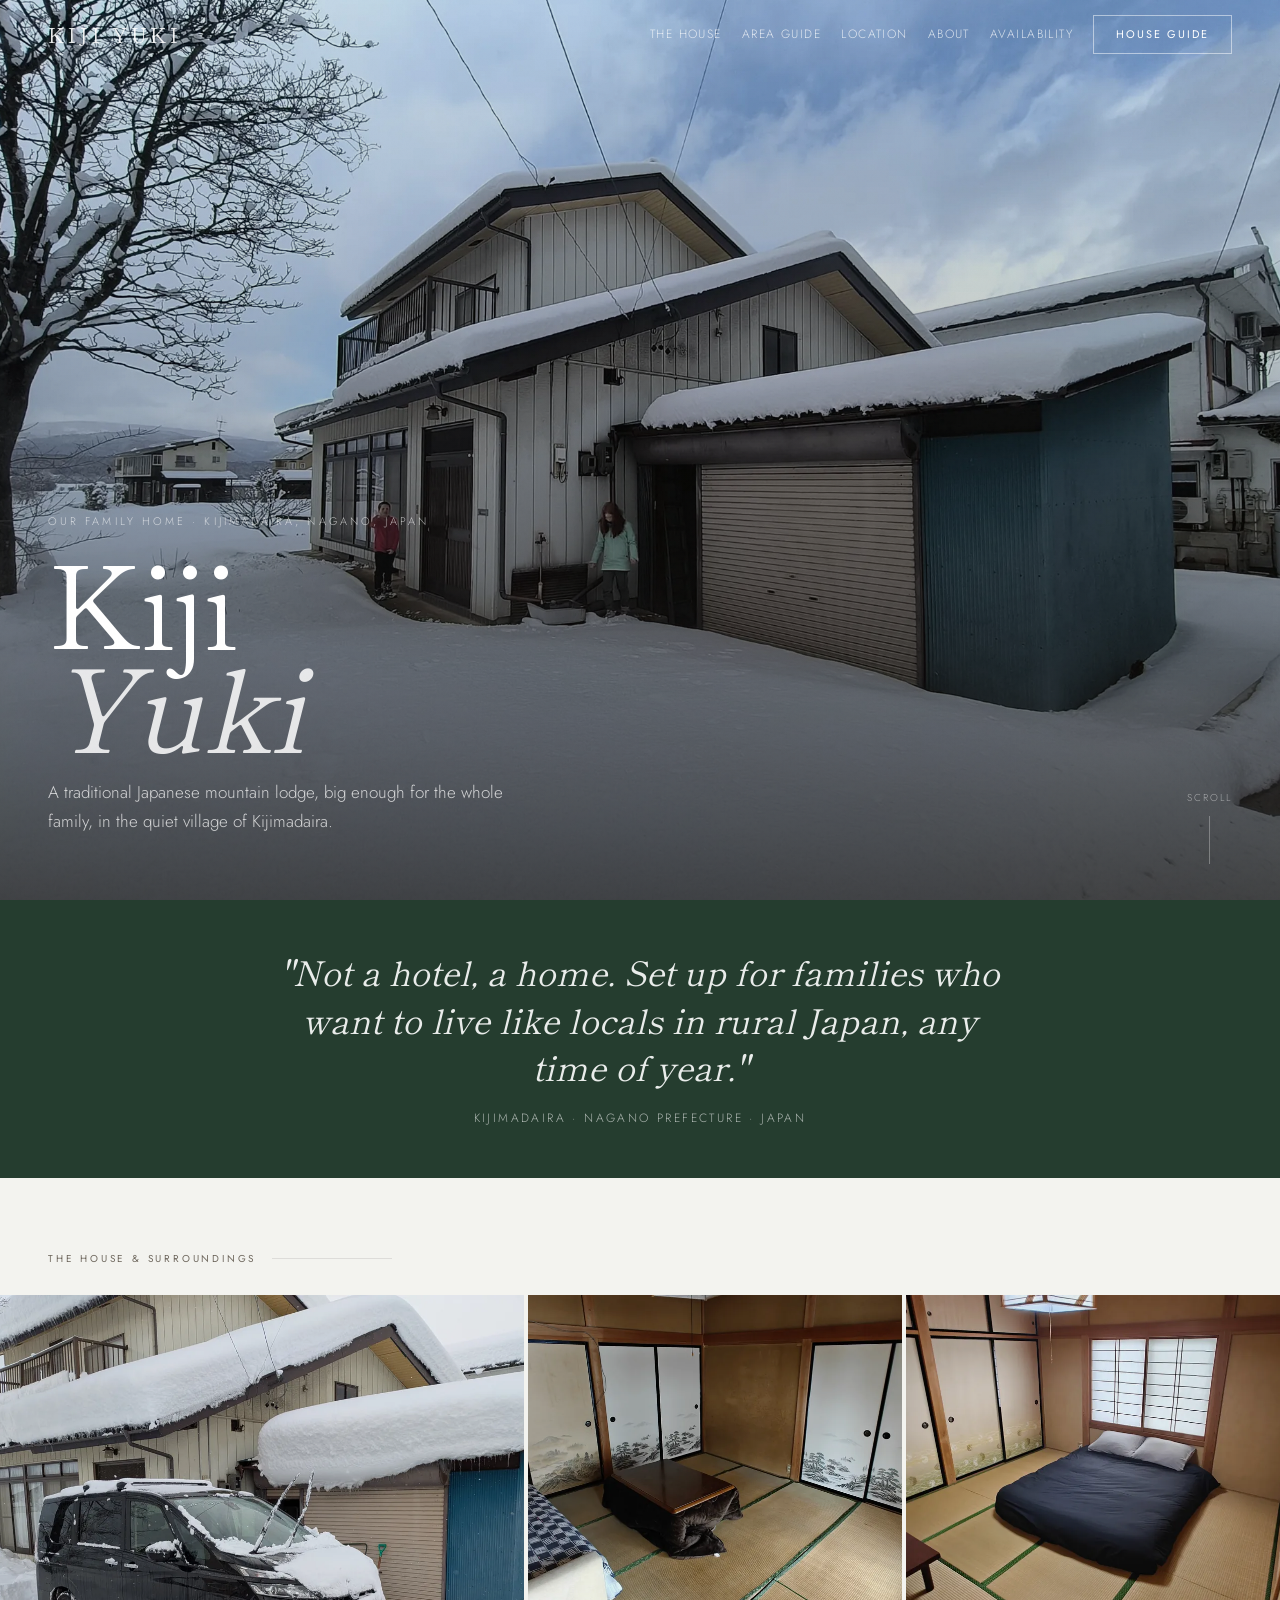
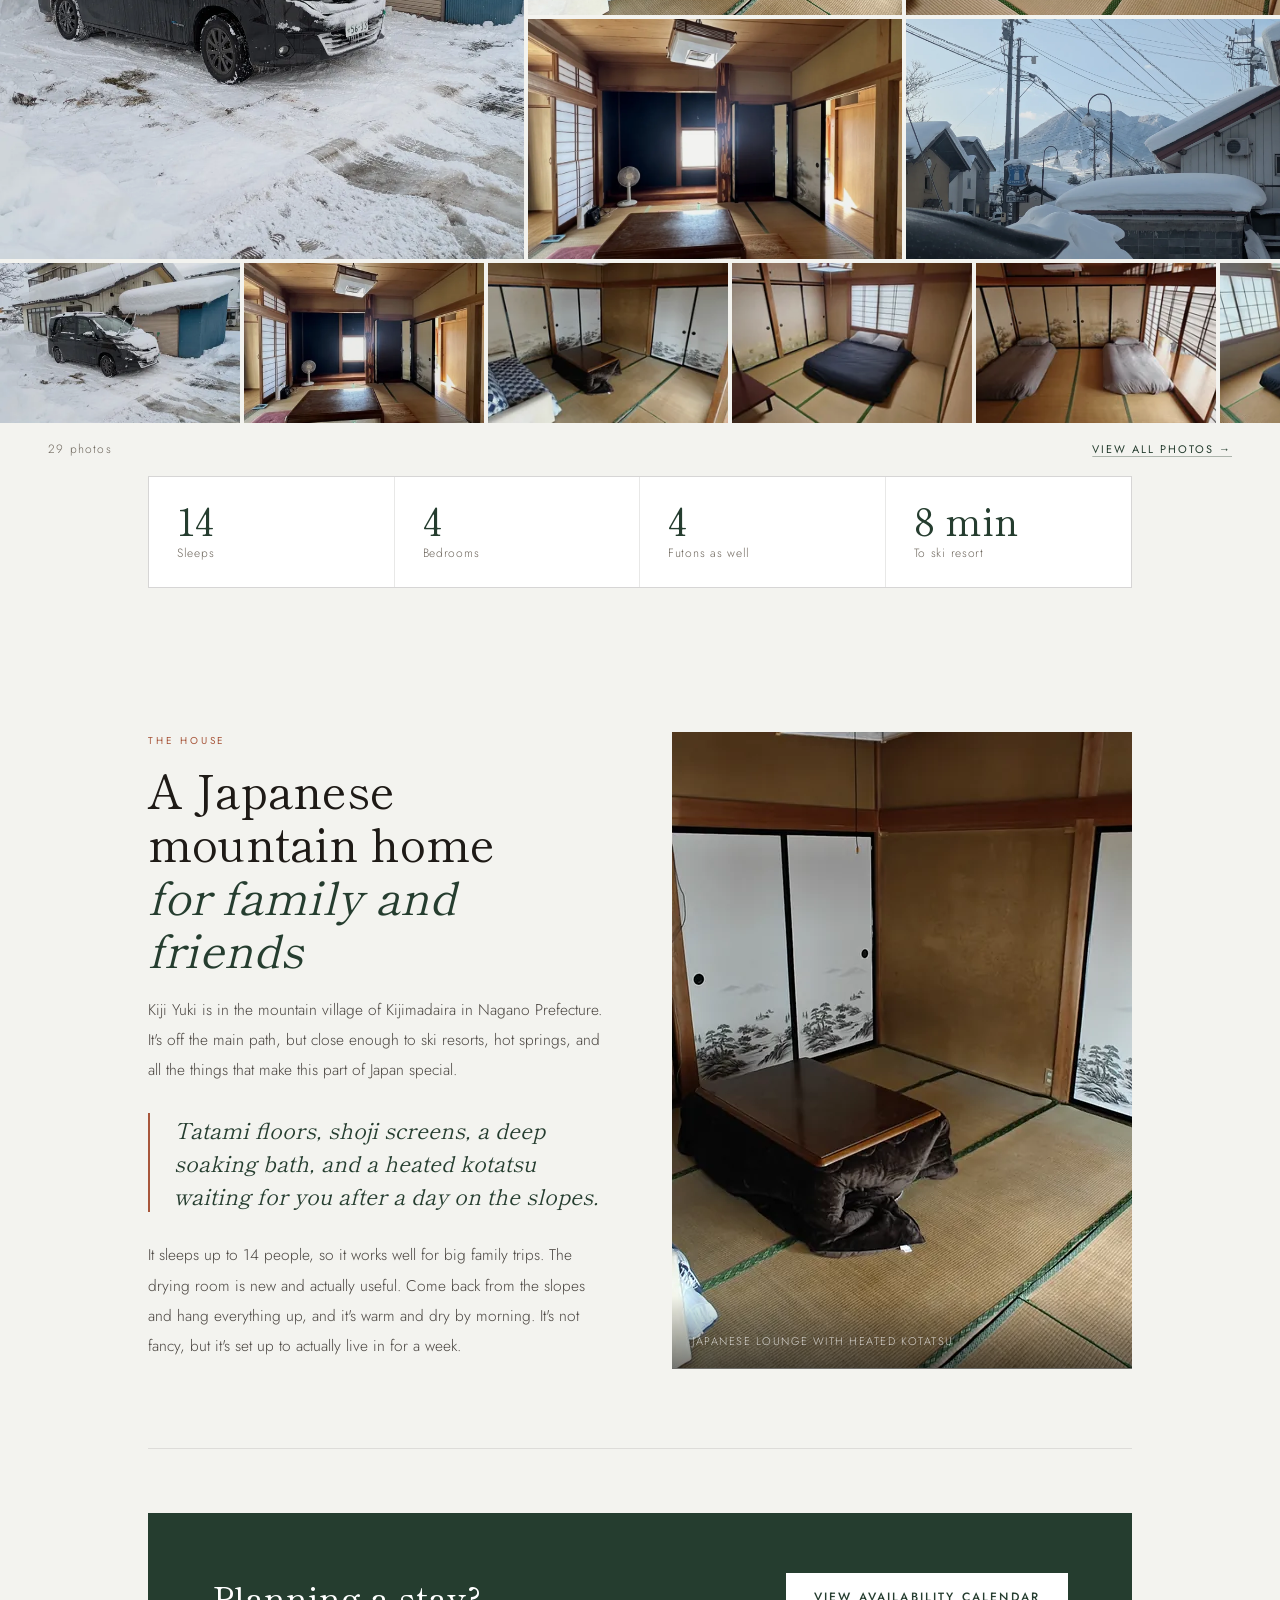
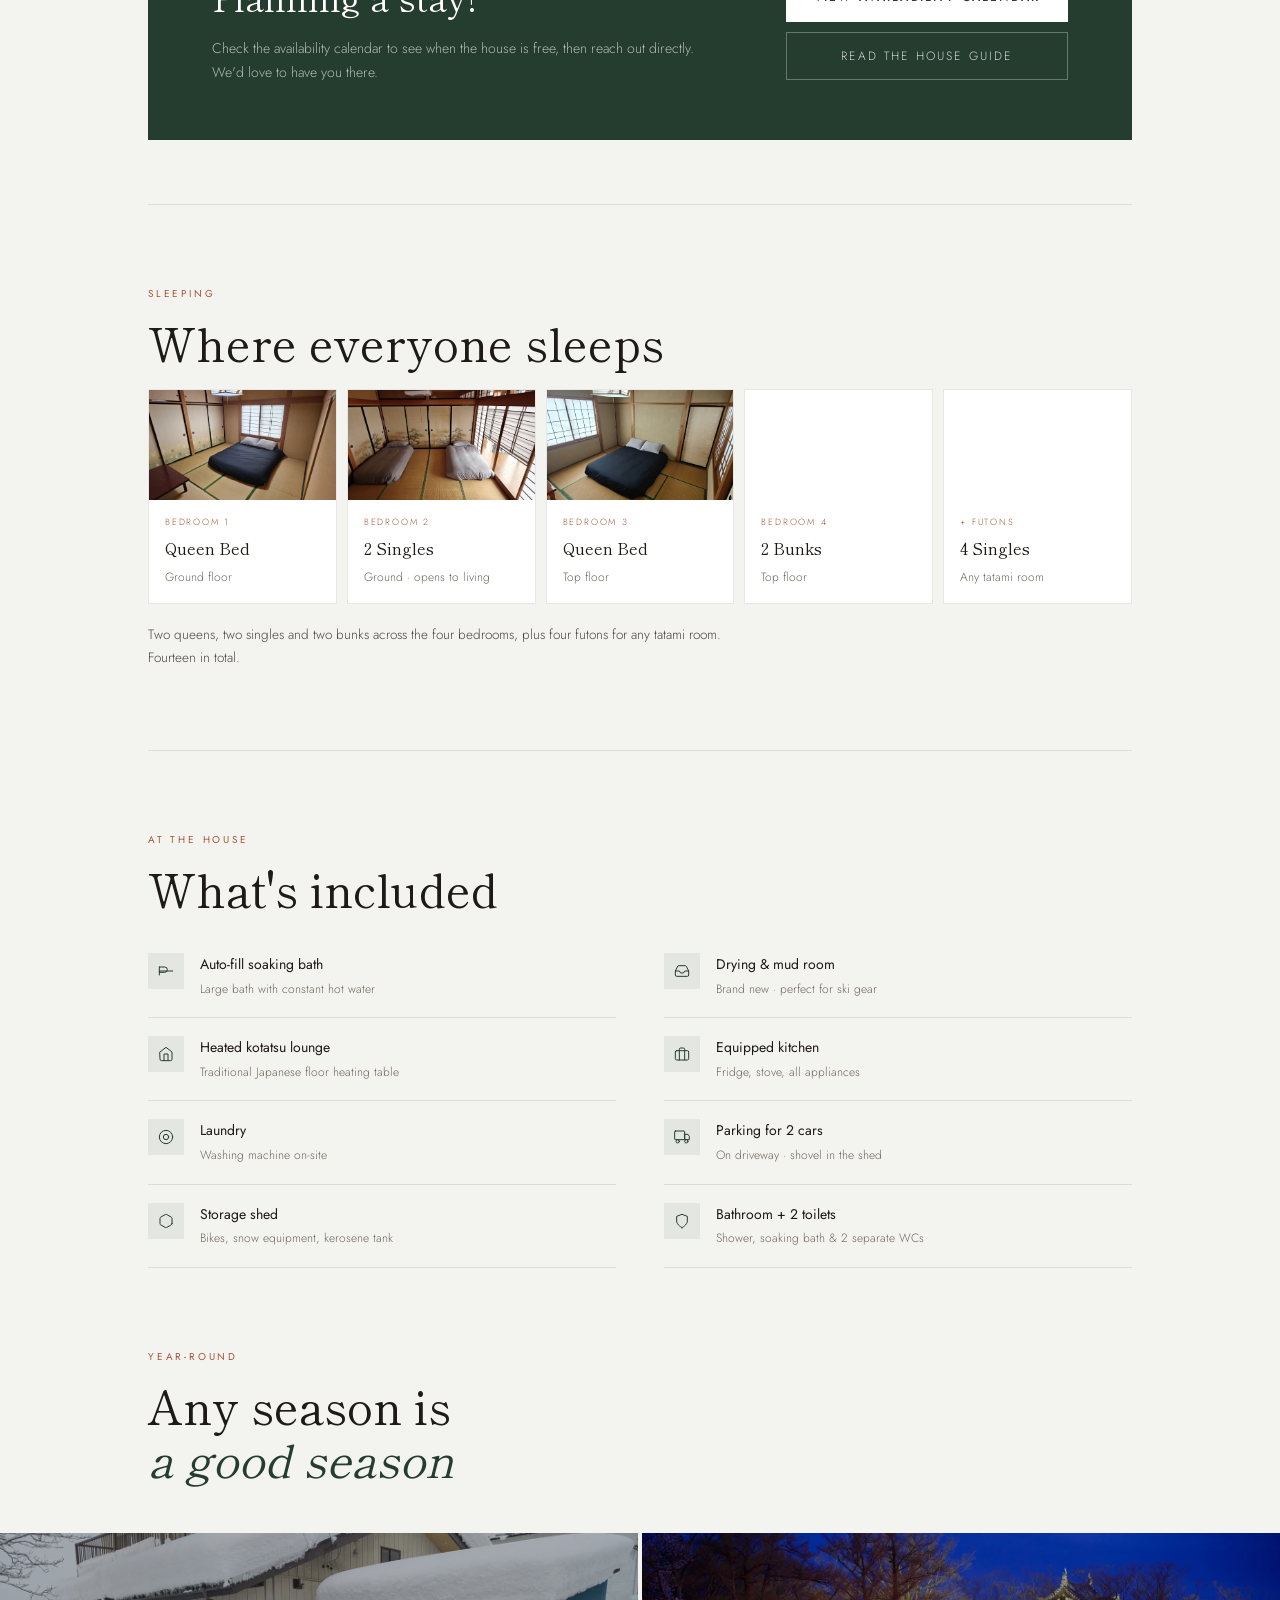
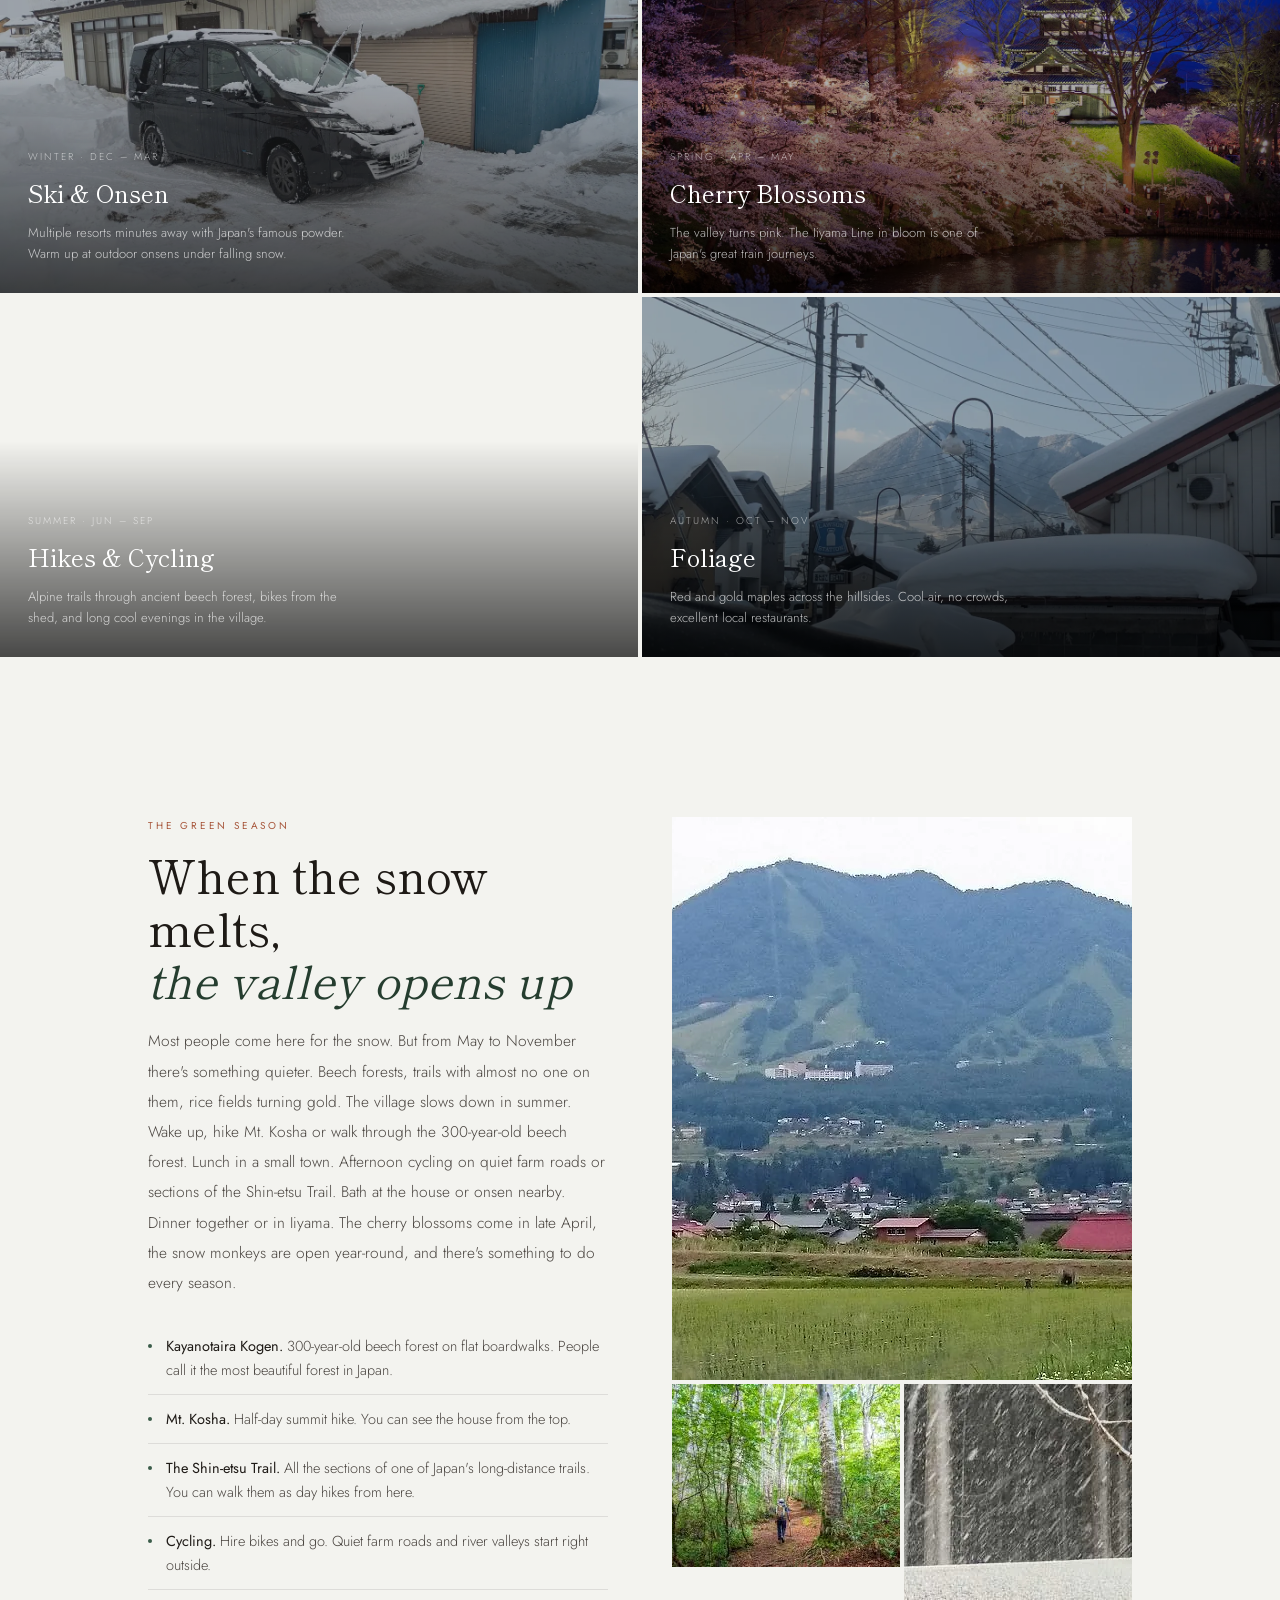
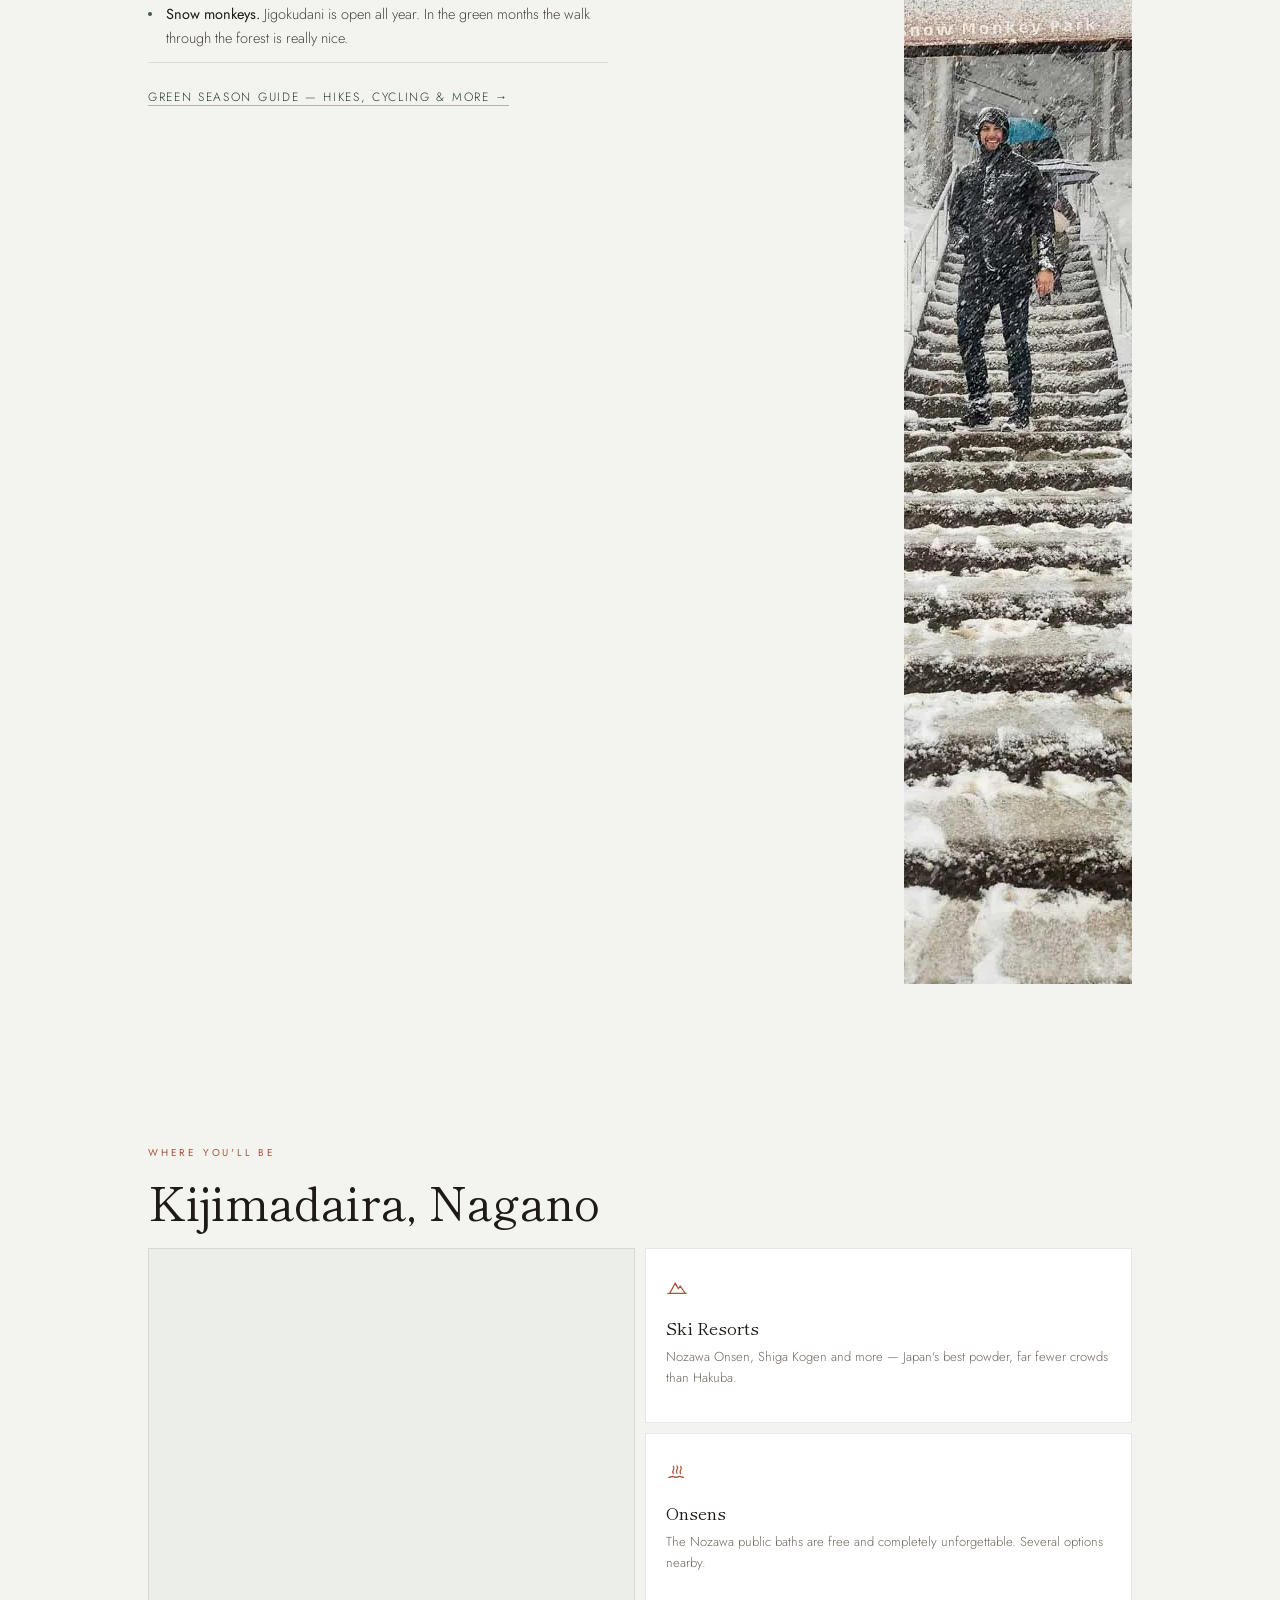
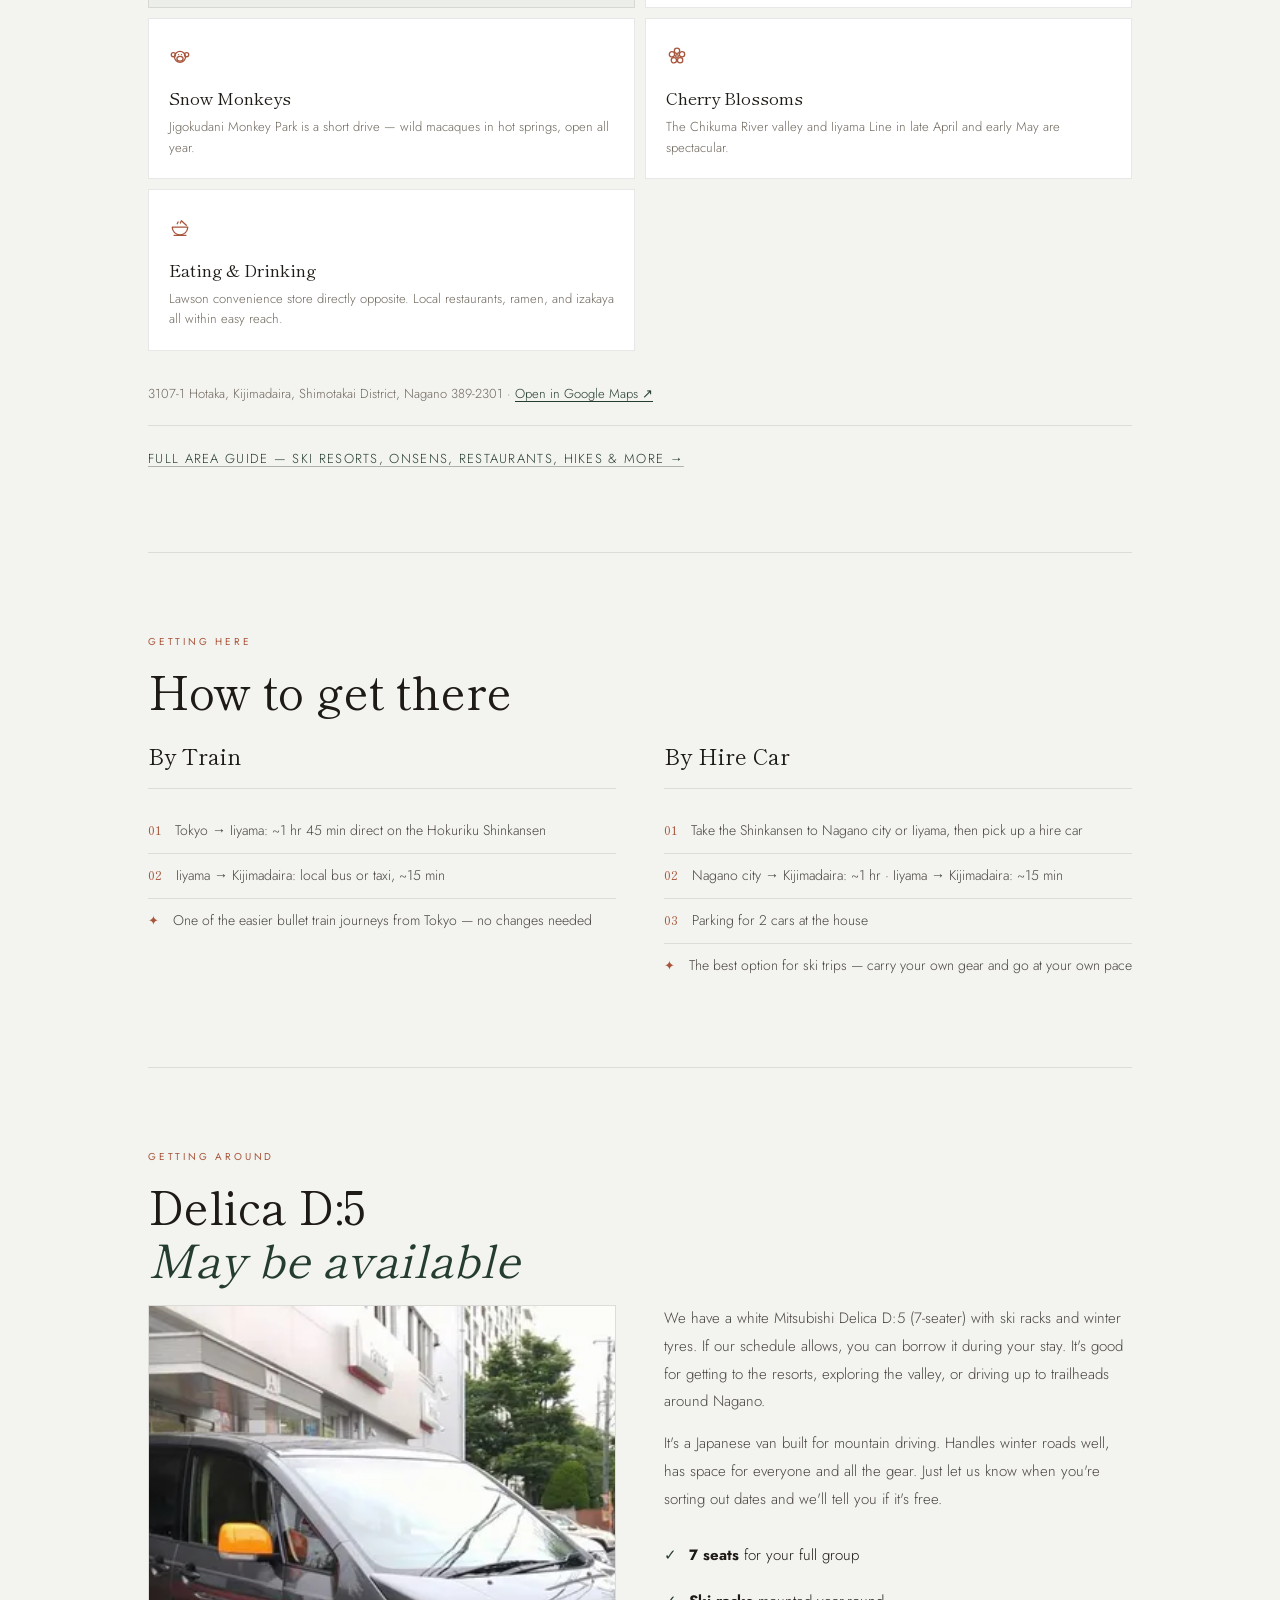
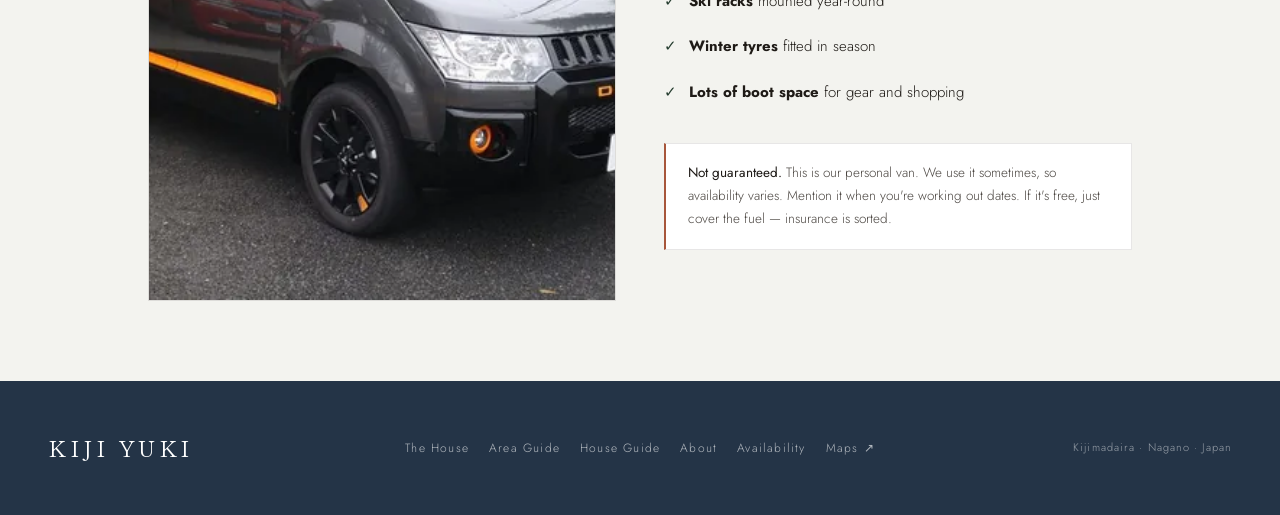
==== commit 4af4a835: "Keep full native resolution in the responsive image set The fixed 400/800/1400/2000 ladder quietly d" ====
--- a/index.html
+++ b/index.html
@@ -1014,7 +1014,7 @@
       <span class="gp-label">Bedroom 1</span>
     </button>
     <button type="button" class="gp sub4" onclick="openLightbox(1)" aria-label="Open photo gallery — interior">
-      <img src="assets/img/w800/interior.webp" alt="Interior" loading="lazy" srcset="assets/img/w400/interior.webp 400w, assets/img/w800/interior.webp 800w" sizes="(max-width: 1080px) 100vw, 1080px" width="800" height="600" decoding="async">
+      <img src="assets/img/wmax/interior.webp" alt="Interior" loading="lazy" srcset="assets/img/w400/interior.webp 400w, assets/img/w800/interior.webp 800w, assets/img/wmax/interior.webp 1024w" sizes="(max-width: 1080px) 100vw, 1080px" width="1024" height="768" decoding="async">
       <span class="gp-overlay"></span>
       <span class="gp-label">Interior</span>
     </button>
@@ -1104,7 +1104,7 @@
         <div class="bedroom-body"><span class="bed-eyebrow">Bedroom 4</span><span class="bed-name">2 Bunks</span><span class="bed-detail">Top floor</span></div>
       </div>
       <div class="bedroom-card reveal reveal-delay-4">
-        <img src="assets/img/w800/futons.webp" alt="Futons" loading="lazy" srcset="assets/img/w400/futons.webp 400w, assets/img/w800/futons.webp 800w" sizes="(max-width: 1080px) 100vw, 1080px" width="800" height="534" decoding="async">
+        <img src="assets/img/wmax/futons.webp" alt="Futons" loading="lazy" srcset="assets/img/w400/futons.webp 400w, assets/img/w800/futons.webp 800w, assets/img/wmax/futons.webp 1024w" sizes="(max-width: 1080px) 100vw, 1080px" width="1024" height="683" decoding="async">
         <div class="bedroom-body"><span class="bed-eyebrow">+ Futons</span><span class="bed-name">4 Singles</span><span class="bed-detail">Any tatami room</span></div>
       </div>
     </div>
@@ -1157,7 +1157,7 @@
       </div>
     </a>
     <a class="season-card" href="guide.html#outdoors">
-      <img src="assets/img/w800/hike-trail.webp" alt="Beech forest trail at Kayanotaira Kogen in summer" loading="lazy" srcset="assets/img/w400/hike-trail.webp 400w, assets/img/w800/hike-trail.webp 800w" sizes="(max-width: 1080px) 100vw, 1080px" width="800" height="533" decoding="async">
+      <img src="assets/img/wmax/hike-trail.webp" alt="Beech forest trail at Kayanotaira Kogen in summer" loading="lazy" srcset="assets/img/w400/hike-trail.webp 400w, assets/img/w800/hike-trail.webp 800w, assets/img/wmax/hike-trail.webp 1200w" sizes="(max-width: 1080px) 100vw, 1080px" width="1200" height="800" decoding="async">
       <div class="season-overlay"></div>
       <div class="season-body">
         <span class="season-badge">Summer · Jun – Sep</span>
@@ -1197,10 +1197,10 @@
         <a class="green-link reveal reveal-delay-3" href="guide.html#outdoors">Green season guide — hikes, cycling &amp; more →</a>
       </div>
       <div class="green-img-stack reveal reveal-delay-3">
-        <img class="green-img-main" src="assets/img/w800/hike-kosha.webp" alt="Hiking trail on Mt. Kosha above Kijimadaira" loading="lazy" srcset="assets/img/w400/hike-kosha.webp 400w, assets/img/w800/hike-kosha.webp 800w" sizes="(max-width: 1080px) 100vw, 1080px" width="800" height="450" decoding="async">
+        <img class="green-img-main" src="assets/img/wmax/hike-kosha.webp" alt="Hiking trail on Mt. Kosha above Kijimadaira" loading="lazy" srcset="assets/img/w400/hike-kosha.webp 400w, assets/img/w800/hike-kosha.webp 800w, assets/img/wmax/hike-kosha.webp 1000w" sizes="(max-width: 1080px) 100vw, 1080px" width="1000" height="563" decoding="async">
         <div class="green-img-pair">
           <img src="assets/img/w400/samurai-trail.webp" alt="The Samurai Pass section of the Shin-etsu Trail" loading="lazy" srcset="assets/img/w400/samurai-trail.webp 275w" sizes="(max-width: 1080px) 100vw, 1080px" width="275" height="183" decoding="async">
-          <img src="assets/img/w800/monkey-park-trail.webp" alt="Forest trail to the Jigokudani monkey park" loading="lazy" srcset="assets/img/w400/monkey-park-trail.webp 400w, assets/img/w800/monkey-park-trail.webp 800w" sizes="(max-width: 1080px) 100vw, 1080px" width="800" height="1000" decoding="async">
+          <img src="assets/img/wmax/monkey-park-trail.webp" alt="Forest trail to the Jigokudani monkey park" loading="lazy" srcset="assets/img/w400/monkey-park-trail.webp 400w, assets/img/w800/monkey-park-trail.webp 800w, assets/img/wmax/monkey-park-trail.webp 960w" sizes="(max-width: 1080px) 100vw, 1080px" width="960" height="1200" decoding="async">
         </div>
       </div>
     </div>
@@ -1276,7 +1276,7 @@
     <span class="s-eyebrow reveal">Getting Around</span>
     <h2 class="s-title reveal reveal-delay-1">Delica D:5<br><em>May be available</em></h2>
     <div class="vehicle-grid reveal reveal-delay-2">
-      <img class="vehicle-img" src="assets/img/w800/delica-d5.webp" alt="White Mitsubishi Delica D:5 minivan with ski racks" loading="lazy" srcset="assets/img/w400/delica-d5.webp 400w, assets/img/w800/delica-d5.webp 800w" sizes="(max-width: 900px) 100vw, 540px" width="800" height="411" decoding="async">
+      <img class="vehicle-img" src="assets/img/wmax/delica-d5.webp" alt="White Mitsubishi Delica D:5 minivan with ski racks" loading="lazy" srcset="assets/img/w400/delica-d5.webp 400w, assets/img/w800/delica-d5.webp 800w, assets/img/wmax/delica-d5.webp 1161w" sizes="(max-width: 900px) 100vw, 540px" width="1161" height="596" decoding="async">
       <div>
         <div class="s-body">
           <p>We have a white Mitsubishi Delica D:5 (7-seater) with ski racks and winter tyres. If our schedule allows, you can borrow it during your stay. It's good for getting to the resorts, exploring the valley, or driving up to trailheads around Nagano.</p>
@@ -1330,41 +1330,36 @@
 <script>
 /* ─── IMAGE DATA ─────────────────────────────────── */
 const IMAGES = [
-  { n: 'exterior-winter', w: [400,800,1400,2000], d: [2000,1502], cap: 'Exterior · Winter' },
-  { n: 'interior', w: [400,800], d: [800,600], cap: 'Interior' },
-  { n: 'lounge-kotatsu', w: [400,800,1400,2000], d: [2000,908], cap: 'Japanese lounge with kotatsu' },
-  { n: 'bedroom-1', w: [400,800,1400,2000], d: [2000,908], cap: 'Bedroom 1 · Queen bed · Ground floor' },
-  { n: 'bedroom-2', w: [400,800,1400,2000], d: [2000,908], cap: 'Bedroom 2 · 2 singles · Ground floor' },
-  { n: 'bedroom-3', w: [400,800,1400,2000], d: [2000,908], cap: 'Bedroom 3 · Queen bed · Top floor' },
-  { n: 'bedroom-4', w: [400,800,1400,2000], d: [2000,910], cap: 'Bedroom 4 · Bunk beds · Top floor' },
-  { n: 'futons', w: [400,800], d: [800,534], cap: 'Futons · Any tatami room' },
-  { n: 'kitchen', w: [400,800,1400,2000], d: [2000,908], cap: 'Kitchen' },
-  { n: 'bathroom', w: [400,800,1400,2000], d: [2000,908], cap: 'Bathroom · Auto-fill soaking bath' },
-  { n: 'drying-room', w: [400,800,1400,2000], d: [2000,908], cap: 'New drying room · Ski gear' },
-  { n: 'shed-storage', w: [400,800,1400,2000], d: [2000,1502], cap: 'Storage shed' },
-  { n: 'views', w: [400,800,1400,2000], d: [2000,1502], cap: 'The Views' },
-  { n: 'gallery-15', w: [400,800,1400], d: [1400,788], cap: '' },
-  { n: 'gallery-16', w: [400], d: [400,566], cap: '' },
-  { n: 'gallery-17', w: [400,800,1400,2000], d: [2000,1500], cap: '' },
-  { n: 'gallery-18', w: [400,800,1400], d: [1400,1867], cap: '' },
-  { n: 'gallery-19', w: [400,800,1400,2000], d: [2000,908], cap: '' },
-  { n: 'gallery-20', w: [400,800,1400,2000], d: [2000,908], cap: '' },
-  { n: 'gallery-21', w: [400,800,1400,2000], d: [2000,908], cap: '' },
-  { n: 'gallery-22', w: [400,800,1400,2000], d: [2000,908], cap: '' },
-  { n: 'gallery-23', w: [400,800,1400], d: [1400,3084], cap: '' },
-  { n: 'gallery-24', w: [400,800,1400,2000], d: [2000,908], cap: '' },
-  { n: 'gallery-25', w: [400,800,1400,2000], d: [2000,908], cap: '' },
-  { n: 'gallery-26', w: [400,800,1400,2000], d: [2000,908], cap: '' },
-  { n: 'gallery-27', w: [400,800,1400,2000], d: [2000,908], cap: '' },
-  { n: 'gallery-28', w: [400,800,1400,2000], d: [2000,908], cap: '' },
-  { n: 'gallery-29', w: [400,800,1400,2000], d: [2000,908], cap: '' },
-  { n: 'gallery-30', w: [400,800,1400,2000], d: [2000,908], cap: '' },
+  { t: 'assets/img/w400/exterior-winter.webp', f: 'assets/img/w2000/exterior-winter.webp', s: 'assets/img/w400/exterior-winter.webp 400w, assets/img/w800/exterior-winter.webp 800w, assets/img/w1400/exterior-winter.webp 1400w, assets/img/w2000/exterior-winter.webp 2000w', d: [2000,1502], cap: 'Exterior · Winter' },
+  { t: 'assets/img/w400/interior.webp', f: 'assets/img/wmax/interior.webp', s: 'assets/img/w400/interior.webp 400w, assets/img/w800/interior.webp 800w, assets/img/wmax/interior.webp 1024w', d: [1024,768], cap: 'Interior' },
+  { t: 'assets/img/w400/lounge-kotatsu.webp', f: 'assets/img/w2000/lounge-kotatsu.webp', s: 'assets/img/w400/lounge-kotatsu.webp 400w, assets/img/w800/lounge-kotatsu.webp 800w, assets/img/w1400/lounge-kotatsu.webp 1400w, assets/img/w2000/lounge-kotatsu.webp 2000w', d: [2000,908], cap: 'Japanese lounge with kotatsu' },
+  { t: 'assets/img/w400/bedroom-1.webp', f: 'assets/img/w2000/bedroom-1.webp', s: 'assets/img/w400/bedroom-1.webp 400w, assets/img/w800/bedroom-1.webp 800w, assets/img/w1400/bedroom-1.webp 1400w, assets/img/w2000/bedroom-1.webp 2000w', d: [2000,908], cap: 'Bedroom 1 · Queen bed · Ground floor' },
+  { t: 'assets/img/w400/bedroom-2.webp', f: 'assets/img/w2000/bedroom-2.webp', s: 'assets/img/w400/bedroom-2.webp 400w, assets/img/w800/bedroom-2.webp 800w, assets/img/w1400/bedroom-2.webp 1400w, assets/img/w2000/bedroom-2.webp 2000w', d: [2000,908], cap: 'Bedroom 2 · 2 singles · Ground floor' },
+  { t: 'assets/img/w400/bedroom-3.webp', f: 'assets/img/w2000/bedroom-3.webp', s: 'assets/img/w400/bedroom-3.webp 400w, assets/img/w800/bedroom-3.webp 800w, assets/img/w1400/bedroom-3.webp 1400w, assets/img/w2000/bedroom-3.webp 2000w', d: [2000,908], cap: 'Bedroom 3 · Queen bed · Top floor' },
+  { t: 'assets/img/w400/bedroom-4.webp', f: 'assets/img/w2000/bedroom-4.webp', s: 'assets/img/w400/bedroom-4.webp 400w, assets/img/w800/bedroom-4.webp 800w, assets/img/w1400/bedroom-4.webp 1400w, assets/img/w2000/bedroom-4.webp 2000w', d: [2000,910], cap: 'Bedroom 4 · Bunk beds · Top floor' },
+  { t: 'assets/img/w400/futons.webp', f: 'assets/img/wmax/futons.webp', s: 'assets/img/w400/futons.webp 400w, assets/img/w800/futons.webp 800w, assets/img/wmax/futons.webp 1024w', d: [1024,683], cap: 'Futons · Any tatami room' },
+  { t: 'assets/img/w400/kitchen.webp', f: 'assets/img/w2000/kitchen.webp', s: 'assets/img/w400/kitchen.webp 400w, assets/img/w800/kitchen.webp 800w, assets/img/w1400/kitchen.webp 1400w, assets/img/w2000/kitchen.webp 2000w', d: [2000,908], cap: 'Kitchen' },
+  { t: 'assets/img/w400/bathroom.webp', f: 'assets/img/w2000/bathroom.webp', s: 'assets/img/w400/bathroom.webp 400w, assets/img/w800/bathroom.webp 800w, assets/img/w1400/bathroom.webp 1400w, assets/img/w2000/bathroom.webp 2000w', d: [2000,908], cap: 'Bathroom · Auto-fill soaking bath' },
+  { t: 'assets/img/w400/drying-room.webp', f: 'assets/img/w2000/drying-room.webp', s: 'assets/img/w400/drying-room.webp 400w, assets/img/w800/drying-room.webp 800w, assets/img/w1400/drying-room.webp 1400w, assets/img/w2000/drying-room.webp 2000w', d: [2000,908], cap: 'New drying room · Ski gear' },
+  { t: 'assets/img/w400/shed-storage.webp', f: 'assets/img/w2000/shed-storage.webp', s: 'assets/img/w400/shed-storage.webp 400w, assets/img/w800/shed-storage.webp 800w, assets/img/w1400/shed-storage.webp 1400w, assets/img/w2000/shed-storage.webp 2000w', d: [2000,1502], cap: 'Storage shed' },
+  { t: 'assets/img/w400/views.webp', f: 'assets/img/w2000/views.webp', s: 'assets/img/w400/views.webp 400w, assets/img/w800/views.webp 800w, assets/img/w1400/views.webp 1400w, assets/img/w2000/views.webp 2000w', d: [2000,1502], cap: 'The Views' },
+  { t: 'assets/img/w400/gallery-15.webp', f: 'assets/img/wmax/gallery-15.webp', s: 'assets/img/w400/gallery-15.webp 400w, assets/img/w800/gallery-15.webp 800w, assets/img/w1400/gallery-15.webp 1400w, assets/img/wmax/gallery-15.webp 1920w', d: [1920,1080], cap: '' },
+  { t: 'assets/img/w400/gallery-16.webp', f: 'assets/img/wmax/gallery-16.webp', s: 'assets/img/w400/gallery-16.webp 400w, assets/img/wmax/gallery-16.webp 724w', d: [724,1024], cap: '' },
+  { t: 'assets/img/w400/gallery-17.webp', f: 'assets/img/w2000/gallery-17.webp', s: 'assets/img/w400/gallery-17.webp 400w, assets/img/w800/gallery-17.webp 800w, assets/img/w1400/gallery-17.webp 1400w, assets/img/w2000/gallery-17.webp 2000w', d: [2000,1500], cap: '' },
+  { t: 'assets/img/w400/gallery-18.webp', f: 'assets/img/wmax/gallery-18.webp', s: 'assets/img/w400/gallery-18.webp 400w, assets/img/w800/gallery-18.webp 800w, assets/img/w1400/gallery-18.webp 1400w, assets/img/wmax/gallery-18.webp 1536w', d: [1536,2048], cap: '' },
+  { t: 'assets/img/w400/gallery-19.webp', f: 'assets/img/w2000/gallery-19.webp', s: 'assets/img/w400/gallery-19.webp 400w, assets/img/w800/gallery-19.webp 800w, assets/img/w1400/gallery-19.webp 1400w, assets/img/w2000/gallery-19.webp 2000w', d: [2000,908], cap: '' },
+  { t: 'assets/img/w400/gallery-20.webp', f: 'assets/img/w2000/gallery-20.webp', s: 'assets/img/w400/gallery-20.webp 400w, assets/img/w800/gallery-20.webp 800w, assets/img/w1400/gallery-20.webp 1400w, assets/img/w2000/gallery-20.webp 2000w', d: [2000,908], cap: '' },
+  { t: 'assets/img/w400/gallery-21.webp', f: 'assets/img/w2000/gallery-21.webp', s: 'assets/img/w400/gallery-21.webp 400w, assets/img/w800/gallery-21.webp 800w, assets/img/w1400/gallery-21.webp 1400w, assets/img/w2000/gallery-21.webp 2000w', d: [2000,908], cap: '' },
+  { t: 'assets/img/w400/gallery-22.webp', f: 'assets/img/w2000/gallery-22.webp', s: 'assets/img/w400/gallery-22.webp 400w, assets/img/w800/gallery-22.webp 800w, assets/img/w1400/gallery-22.webp 1400w, assets/img/w2000/gallery-22.webp 2000w', d: [2000,908], cap: '' },
+  { t: 'assets/img/w400/gallery-23.webp', f: 'assets/img/wmax/gallery-23.webp', s: 'assets/img/w400/gallery-23.webp 400w, assets/img/w800/gallery-23.webp 800w, assets/img/w1400/gallery-23.webp 1400w, assets/img/wmax/gallery-23.webp 1816w', d: [1816,4000], cap: '' },
+  { t: 'assets/img/w400/gallery-24.webp', f: 'assets/img/w2000/gallery-24.webp', s: 'assets/img/w400/gallery-24.webp 400w, assets/img/w800/gallery-24.webp 800w, assets/img/w1400/gallery-24.webp 1400w, assets/img/w2000/gallery-24.webp 2000w', d: [2000,908], cap: '' },
+  { t: 'assets/img/w400/gallery-25.webp', f: 'assets/img/w2000/gallery-25.webp', s: 'assets/img/w400/gallery-25.webp 400w, assets/img/w800/gallery-25.webp 800w, assets/img/w1400/gallery-25.webp 1400w, assets/img/w2000/gallery-25.webp 2000w', d: [2000,908], cap: '' },
+  { t: 'assets/img/w400/gallery-26.webp', f: 'assets/img/w2000/gallery-26.webp', s: 'assets/img/w400/gallery-26.webp 400w, assets/img/w800/gallery-26.webp 800w, assets/img/w1400/gallery-26.webp 1400w, assets/img/w2000/gallery-26.webp 2000w', d: [2000,908], cap: '' },
+  { t: 'assets/img/w400/gallery-27.webp', f: 'assets/img/w2000/gallery-27.webp', s: 'assets/img/w400/gallery-27.webp 400w, assets/img/w800/gallery-27.webp 800w, assets/img/w1400/gallery-27.webp 1400w, assets/img/w2000/gallery-27.webp 2000w', d: [2000,908], cap: '' },
+  { t: 'assets/img/w400/gallery-28.webp', f: 'assets/img/w2000/gallery-28.webp', s: 'assets/img/w400/gallery-28.webp 400w, assets/img/w800/gallery-28.webp 800w, assets/img/w1400/gallery-28.webp 1400w, assets/img/w2000/gallery-28.webp 2000w', d: [2000,908], cap: '' },
+  { t: 'assets/img/w400/gallery-29.webp', f: 'assets/img/w2000/gallery-29.webp', s: 'assets/img/w400/gallery-29.webp 400w, assets/img/w800/gallery-29.webp 800w, assets/img/w1400/gallery-29.webp 1400w, assets/img/w2000/gallery-29.webp 2000w', d: [2000,908], cap: '' },
+  { t: 'assets/img/w400/gallery-30.webp', f: 'assets/img/w2000/gallery-30.webp', s: 'assets/img/w400/gallery-30.webp 400w, assets/img/w800/gallery-30.webp 800w, assets/img/w1400/gallery-30.webp 1400w, assets/img/w2000/gallery-30.webp 2000w', d: [2000,908], cap: '' },
 ];
-
-const iPath  = (o, w) => 'assets/img/w' + w + '/' + o.n + '.webp';
-const iSrc   = o => iPath(o, o.w[o.w.length - 1]);
-const iThumb = o => iPath(o, o.w[0]);
-const iSet   = o => o.w.map(w => iPath(o, w) + ' ' + w + 'w').join(', ');
 
 /* ─── POPULATE STRIP ─────────────────────────────── */
 const strip = document.getElementById('galleryStrip');
@@ -1376,7 +1371,7 @@
   btn.setAttribute('aria-label', 'Open photo ' + (i + 1) + ' of ' + IMAGES.length + (img.cap ? ' — ' + img.cap : ''));
   const el = document.createElement('img');
   el.className = 'gs-img';
-  el.src = iThumb(img);
+  el.src = img.t;
   el.alt = img.cap || 'Kiji Yuki photo ' + (i + 1);
   el.loading = 'lazy';
   el.decoding = 'async';
@@ -1411,8 +1406,8 @@
 function updateLb() {
   const img = document.getElementById('lbImg');
   const o = IMAGES[lbIdx];
-  img.src = iSrc(o);
-  img.srcset = iSet(o);
+  img.src = o.f;
+  img.srcset = o.s;
   img.sizes = '100vw';
   img.width = o.d[0];
   img.height = o.d[1];
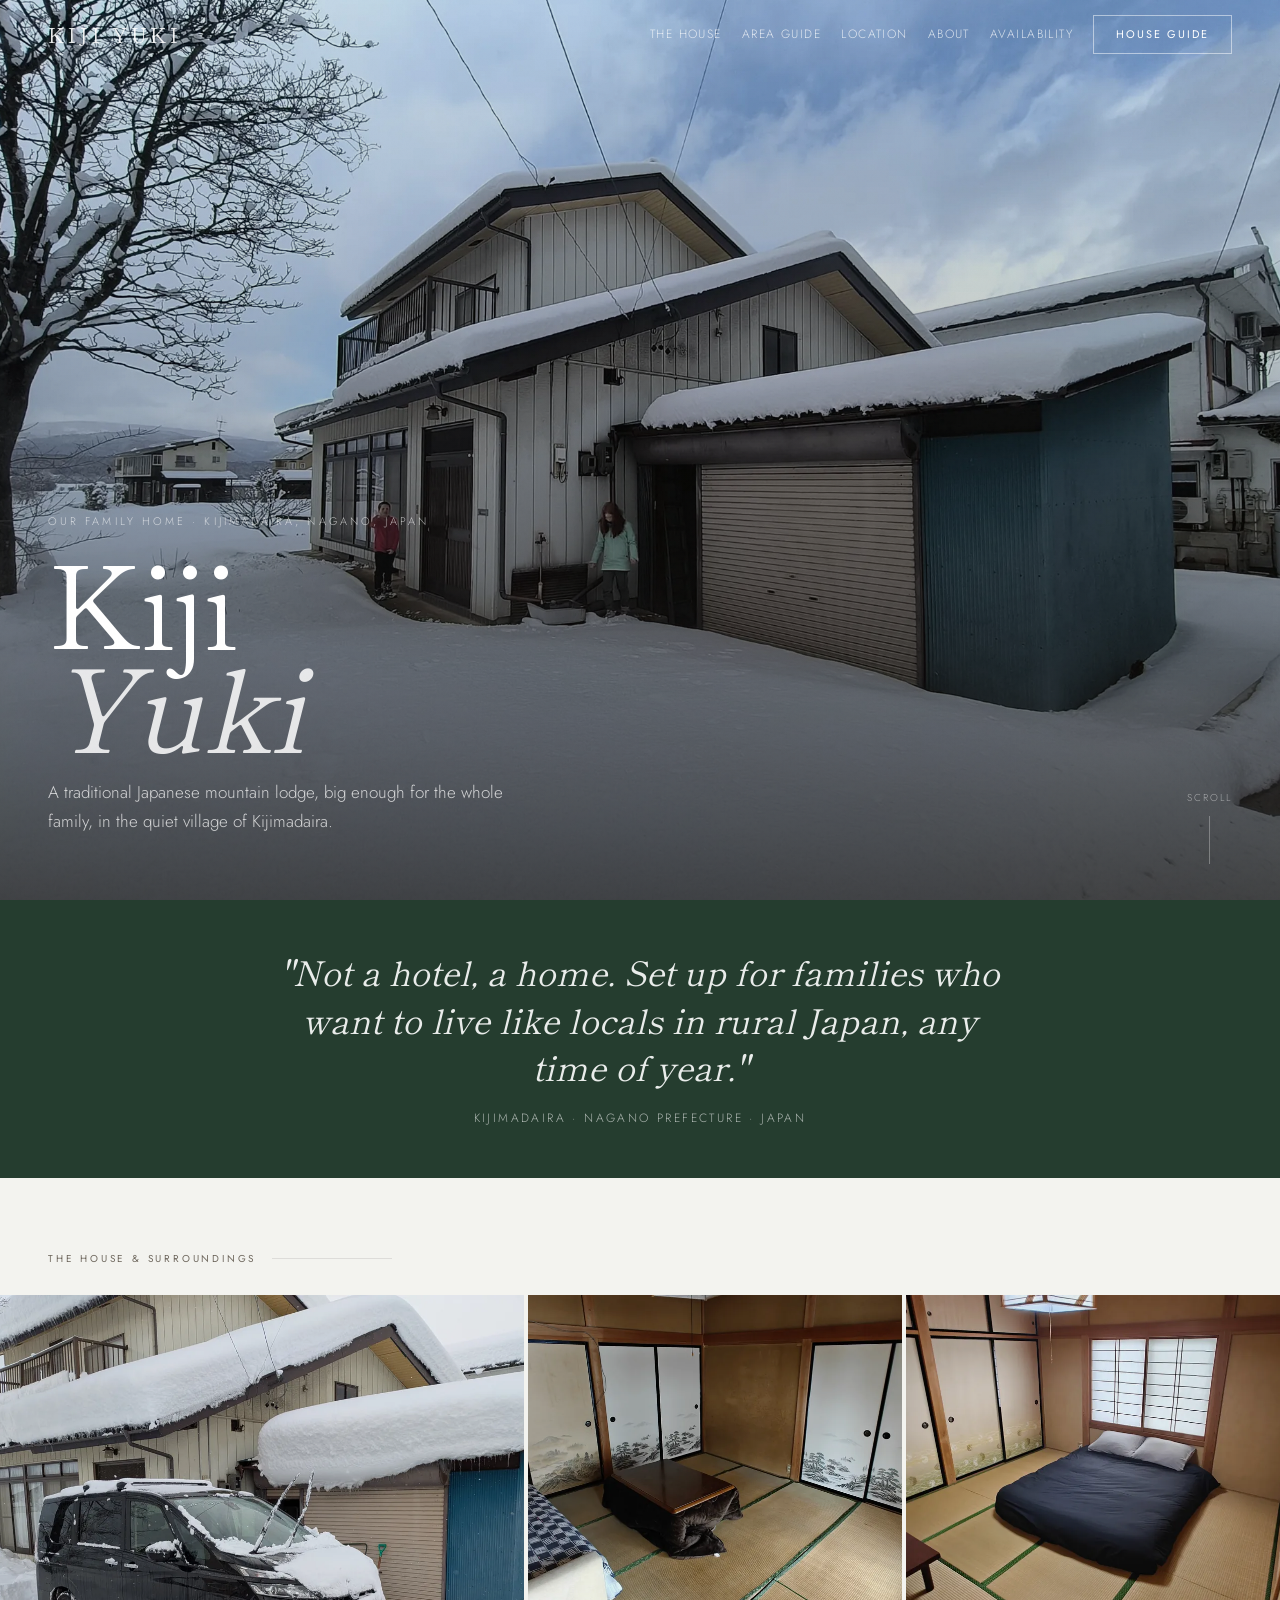
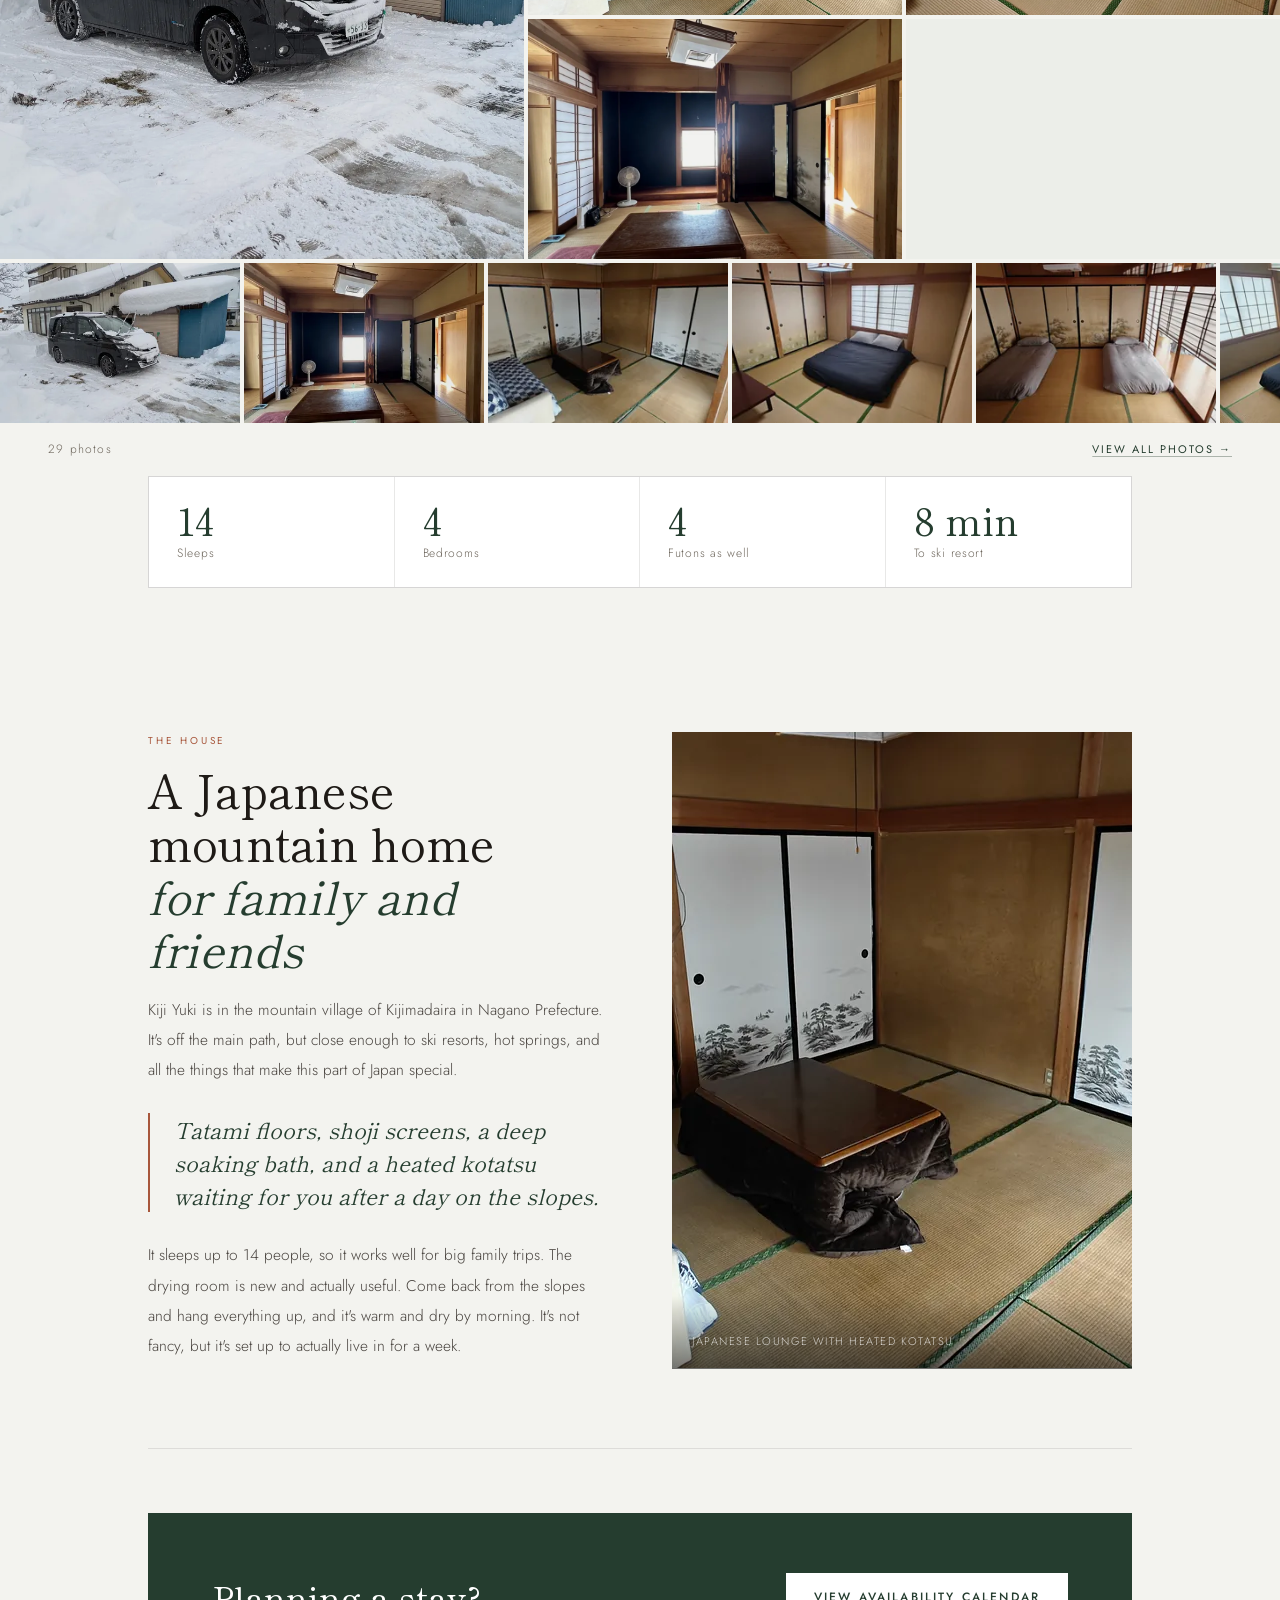
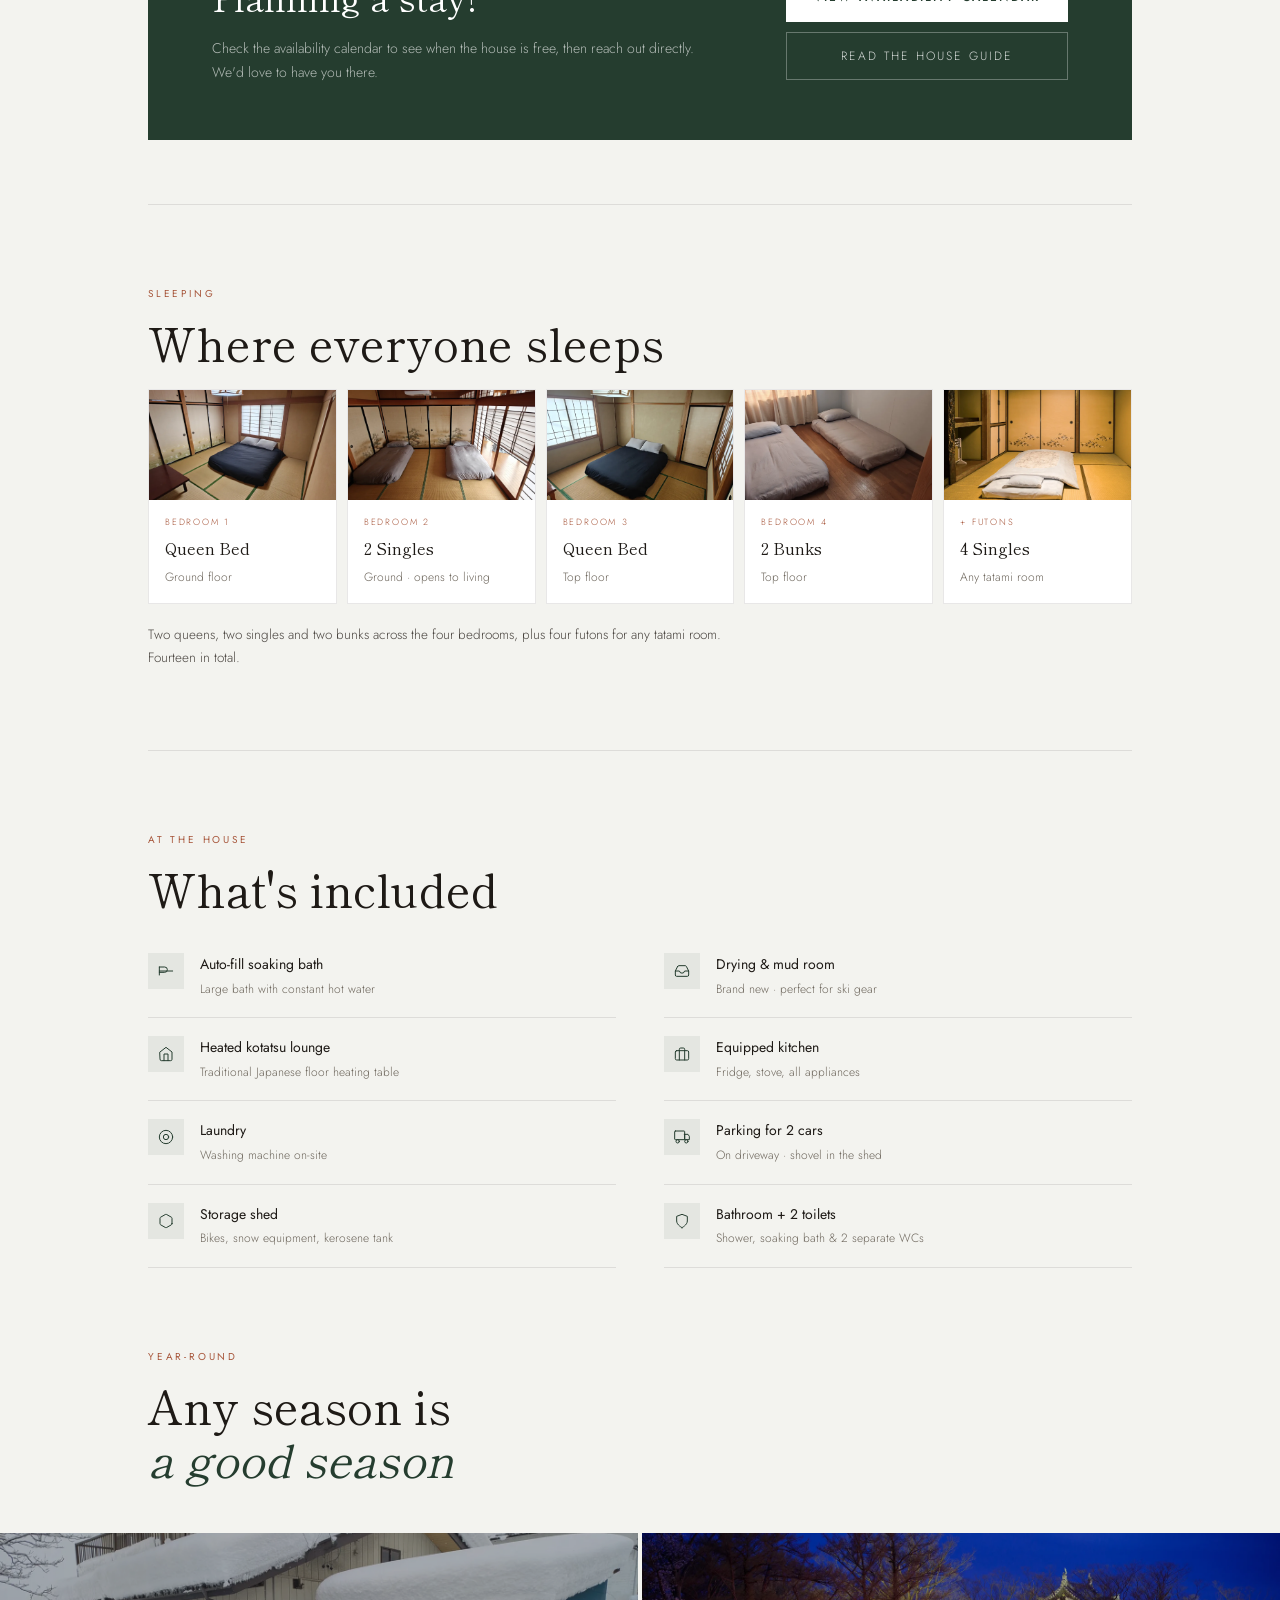
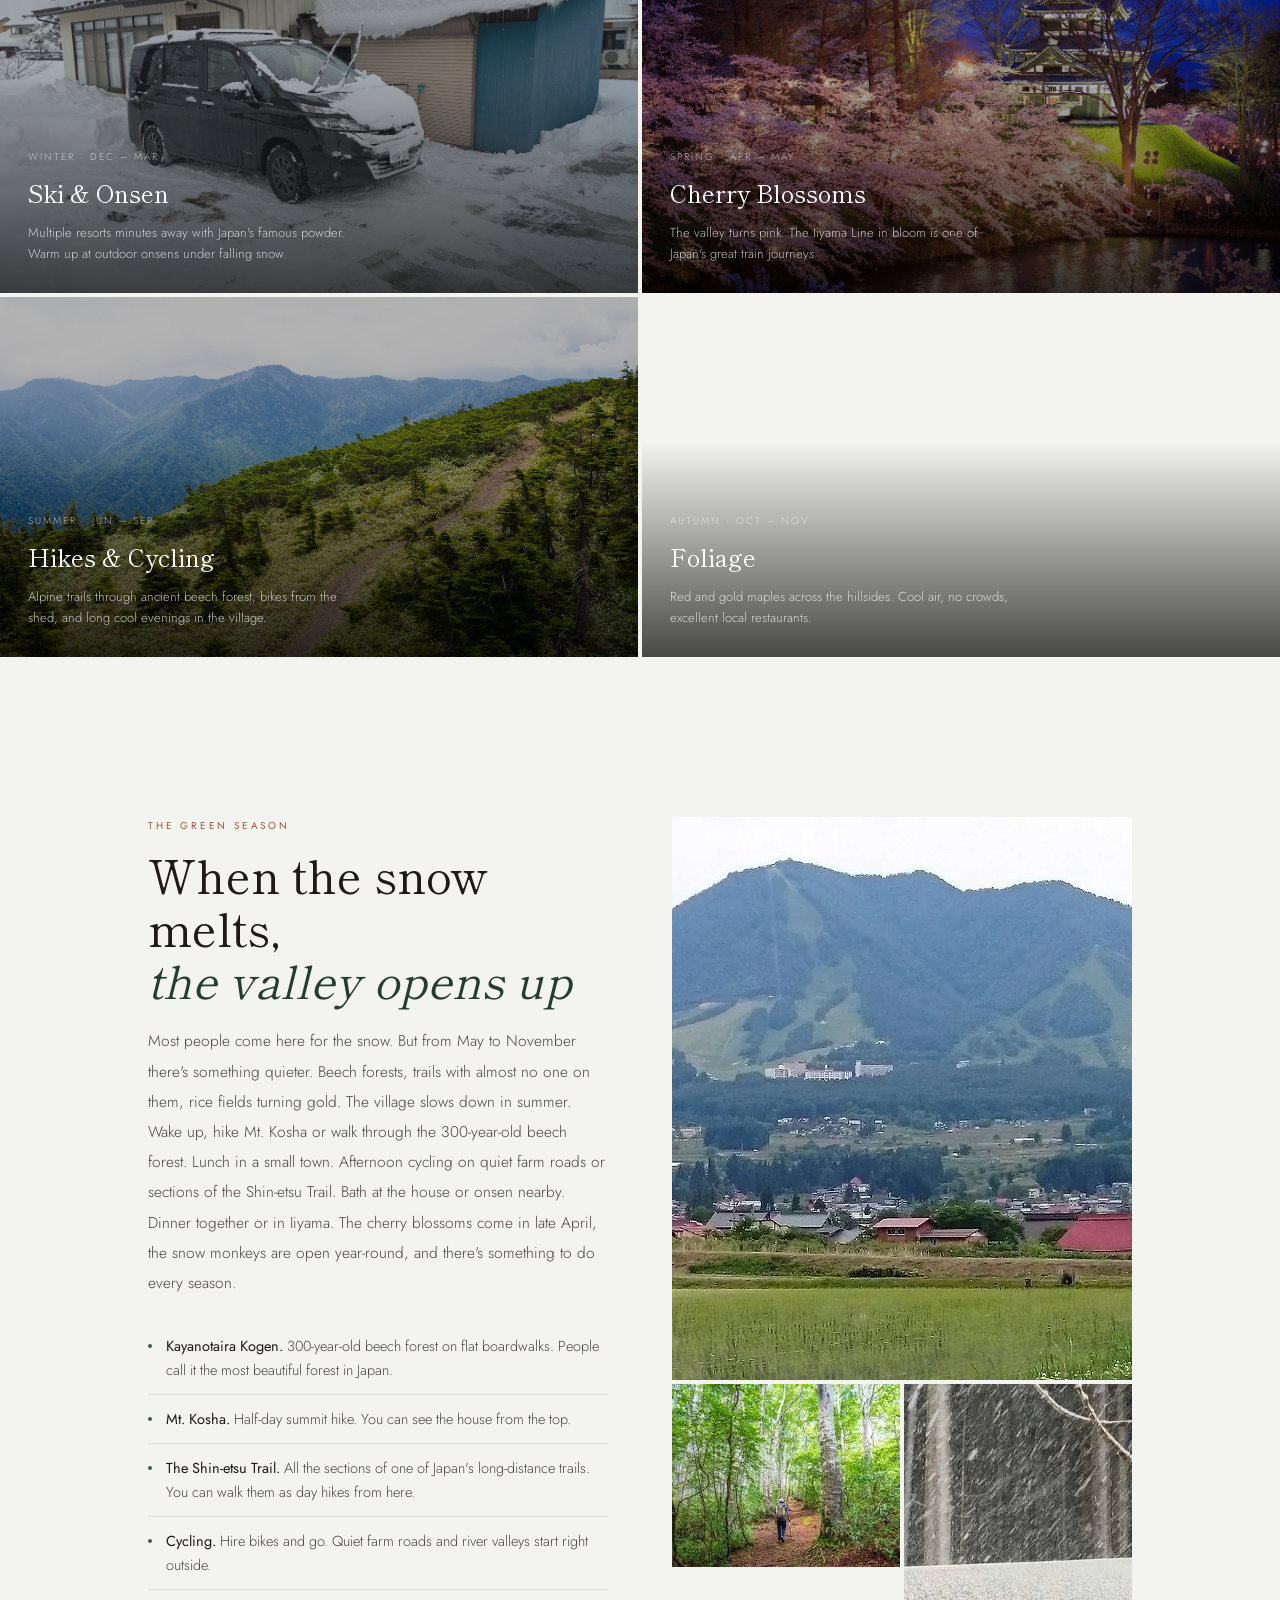
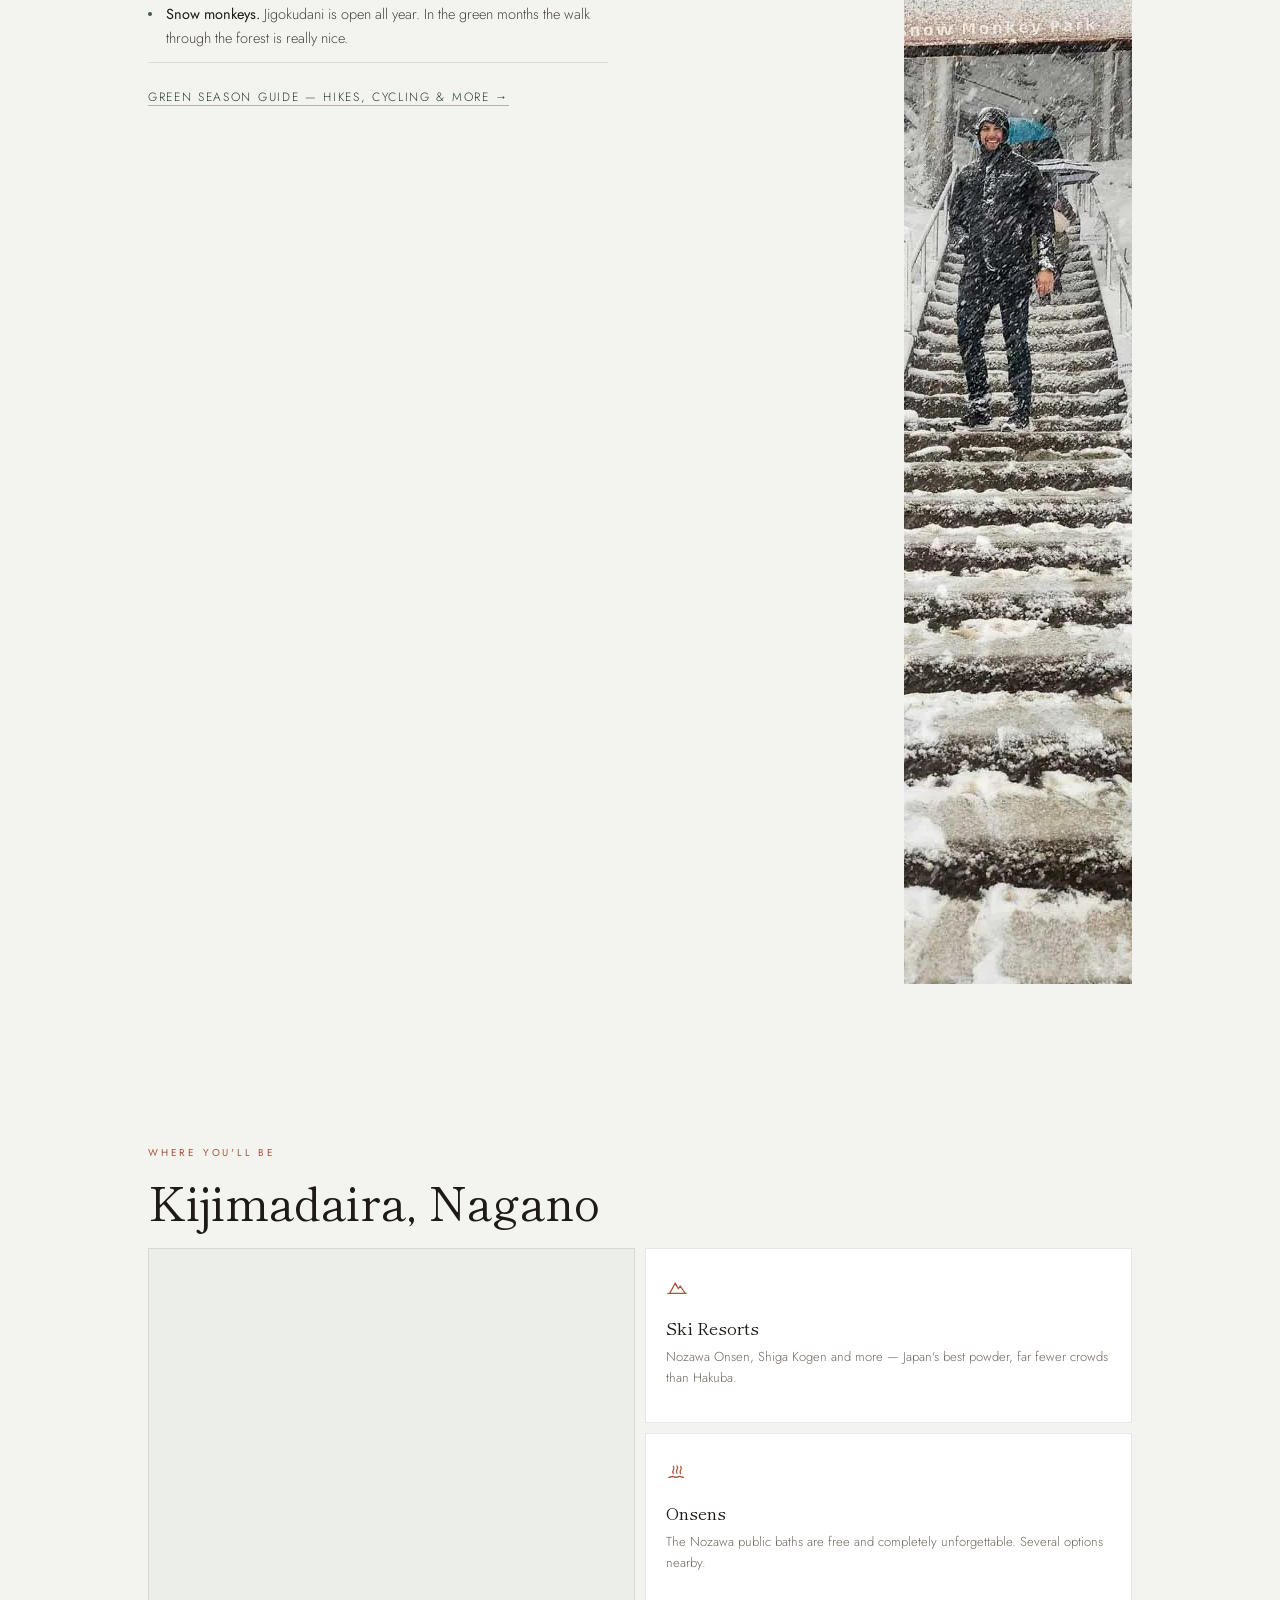
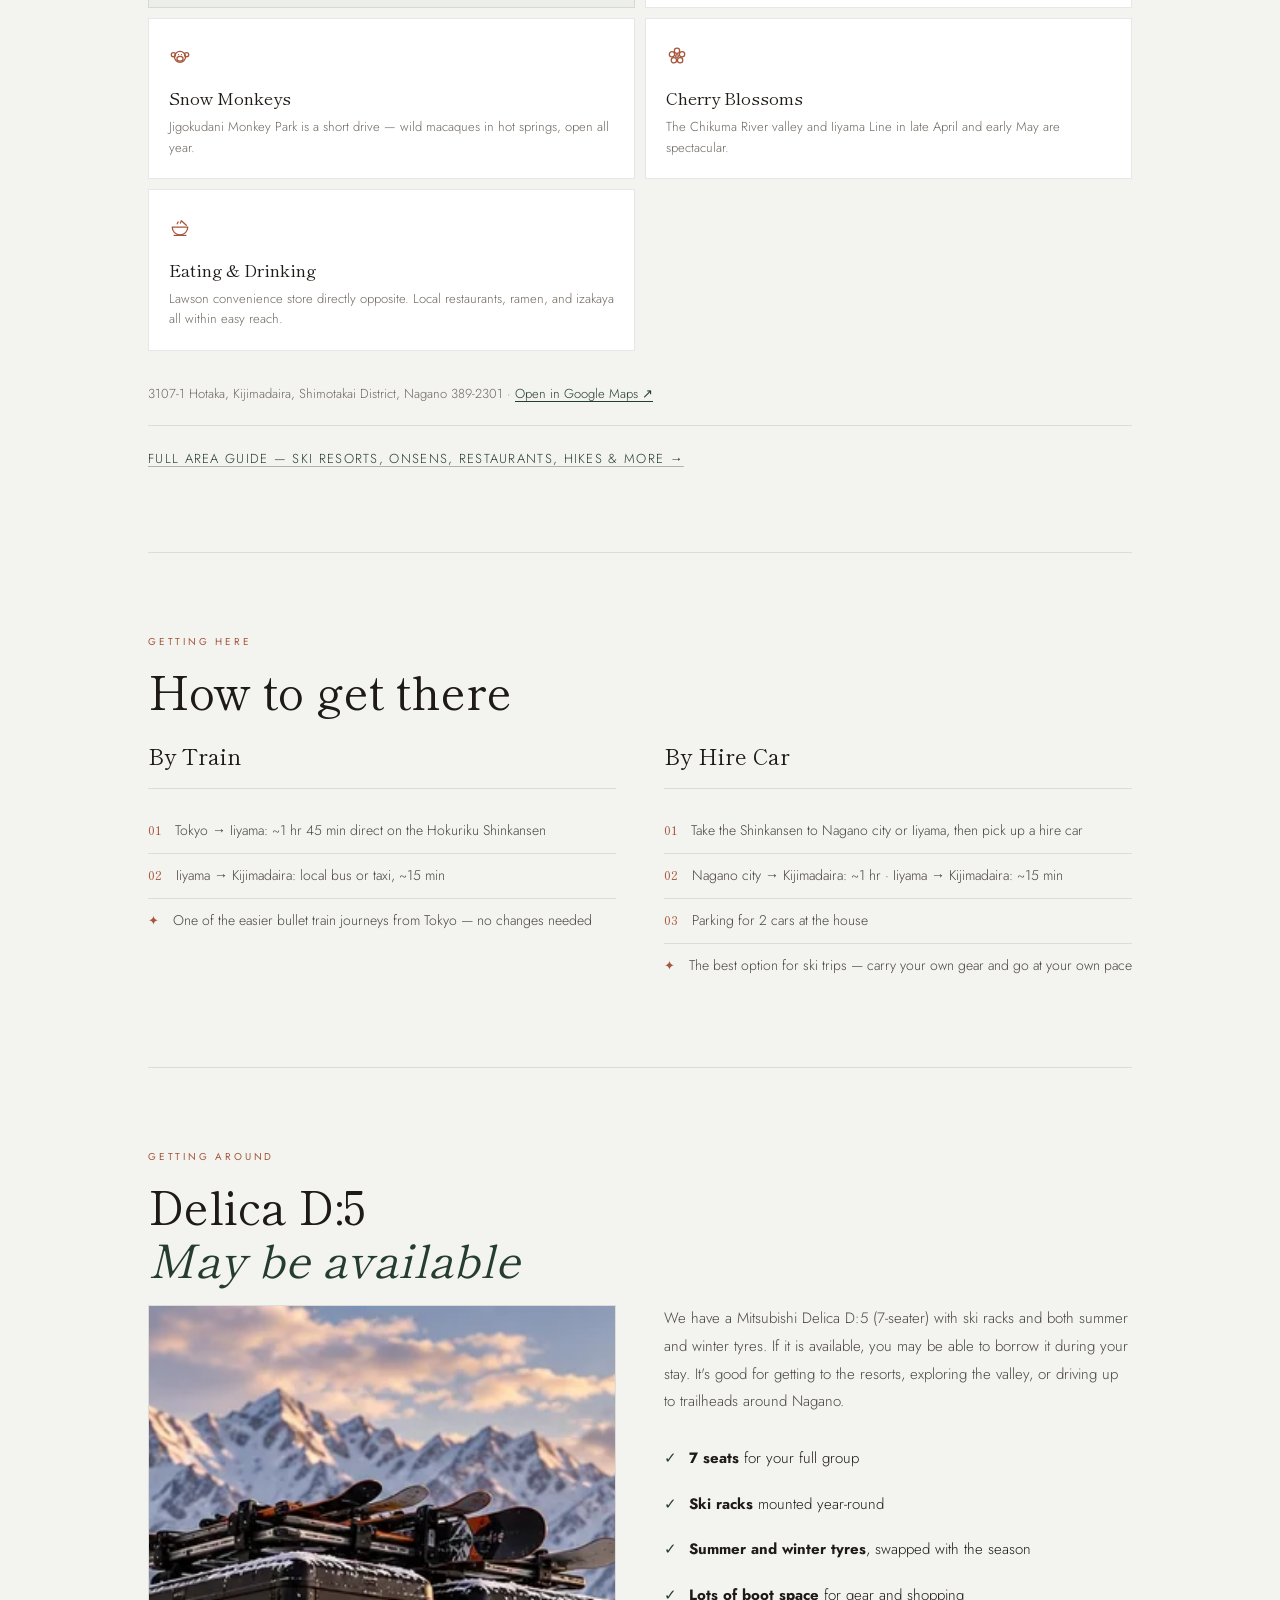
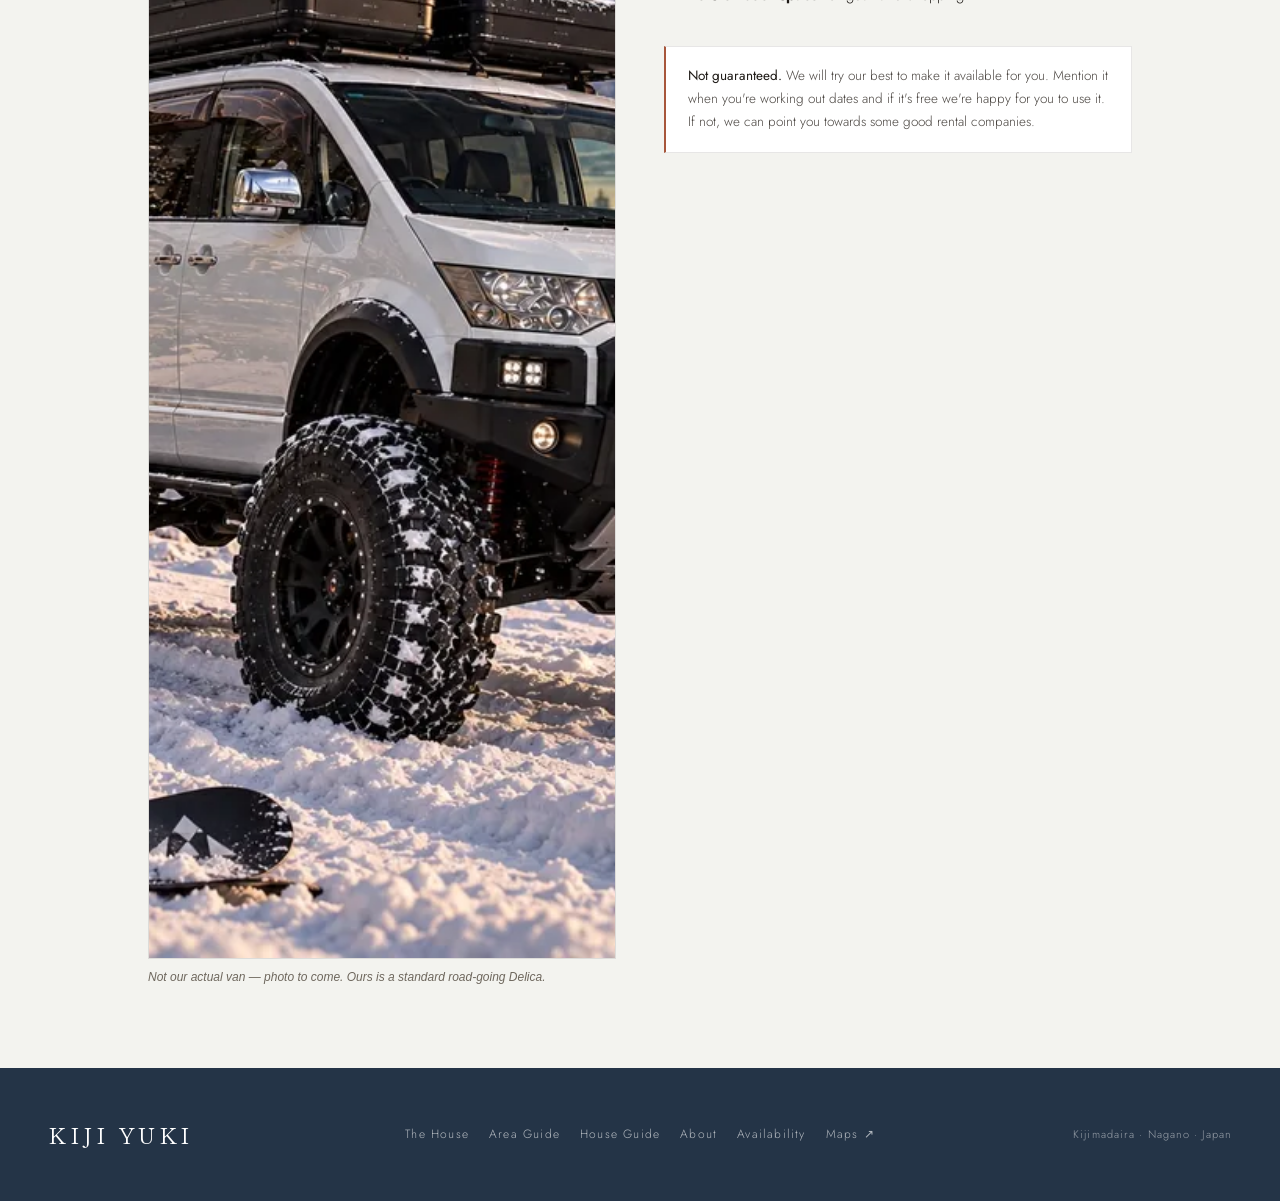
==== commit 52fcc001: "Rework the Delica section and add a placeholder photo Copy now says summer and winter tyres, softens" ====
--- a/index.html
+++ b/index.html
@@ -1276,22 +1276,26 @@
     <span class="s-eyebrow reveal">Getting Around</span>
     <h2 class="s-title reveal reveal-delay-1">Delica D:5<br><em>May be available</em></h2>
     <div class="vehicle-grid reveal reveal-delay-2">
-      <img class="vehicle-img" src="assets/img/wmax/delica-d5.webp" alt="White Mitsubishi Delica D:5 minivan with ski racks" loading="lazy" srcset="assets/img/w400/delica-d5.webp 400w, assets/img/w800/delica-d5.webp 800w, assets/img/wmax/delica-d5.webp 1161w" sizes="(max-width: 900px) 100vw, 540px" width="1161" height="596" decoding="async">
+      <!-- PLACEHOLDER IMAGE — not the actual van. Swap for a real photo
+           of the Delica when one exists, and delete the caption below. -->
+      <div>
+        <img class="vehicle-img" src="assets/img/wmax/delica-d5-placeholder.webp" alt="A Mitsubishi Delica D:5 loaded with skis and snowboards in the mountains" loading="lazy" srcset="assets/img/w400/delica-d5-placeholder.webp 400w, assets/img/w800/delica-d5-placeholder.webp 800w, assets/img/wmax/delica-d5-placeholder.webp 1254w" sizes="(max-width: 900px) 100vw, 540px" width="1254" height="1254" decoding="async">
+        <p style="font-size:12px;color:var(--stone);margin-top:8px;font-style:italic;">Not our actual van — photo to come. Ours is a standard road-going Delica.</p>
+      </div>
       <div>
         <div class="s-body">
-          <p>We have a white Mitsubishi Delica D:5 (7-seater) with ski racks and winter tyres. If our schedule allows, you can borrow it during your stay. It's good for getting to the resorts, exploring the valley, or driving up to trailheads around Nagano.</p>
-          <p>It's a Japanese van built for mountain driving. Handles winter roads well, has space for everyone and all the gear. Just let us know when you're sorting out dates and we'll tell you if it's free.</p>
+          <p>We have a Mitsubishi Delica D:5 (7-seater) with ski racks and both summer and winter tyres. If it is available, you may be able to borrow it during your stay. It's good for getting to the resorts, exploring the valley, or driving up to trailheads around Nagano.</p>
         </div>
         <div class="vehicle-points">
           <ul style="list-style:none;margin-top:20px;">
             <li style="display:flex;gap:12px;padding:10px 0;"><span style="flex-shrink:0;color:var(--forest);">✓</span><span><strong>7 seats</strong> for your full group</span></li>
             <li style="display:flex;gap:12px;padding:10px 0;"><span style="flex-shrink:0;color:var(--forest);">✓</span><span><strong>Ski racks</strong> mounted year-round</span></li>
-            <li style="display:flex;gap:12px;padding:10px 0;"><span style="flex-shrink:0;color:var(--forest);">✓</span><span><strong>Winter tyres</strong> fitted in season</span></li>
+            <li style="display:flex;gap:12px;padding:10px 0;"><span style="flex-shrink:0;color:var(--forest);">✓</span><span><strong>Summer and winter tyres</strong>, swapped with the season</span></li>
             <li style="display:flex;gap:12px;padding:10px 0;"><span style="flex-shrink:0;color:var(--forest);">✓</span><span><strong>Lots of boot space</strong> for gear and shopping</span></li>
           </ul>
         </div>
         <div class="note-card" style="margin-top:28px;">
-          <strong>Not guaranteed.</strong> This is our personal van. We use it sometimes, so availability varies. Mention it when you're working out dates. If it's free, just cover the fuel — insurance is sorted.
+          <strong>Not guaranteed.</strong> We will try our best to make it available for you. Mention it when you're working out dates and if it's free we're happy for you to use it. If not, we can point you towards some good rental companies.
         </div>
       </div>
     </div>
